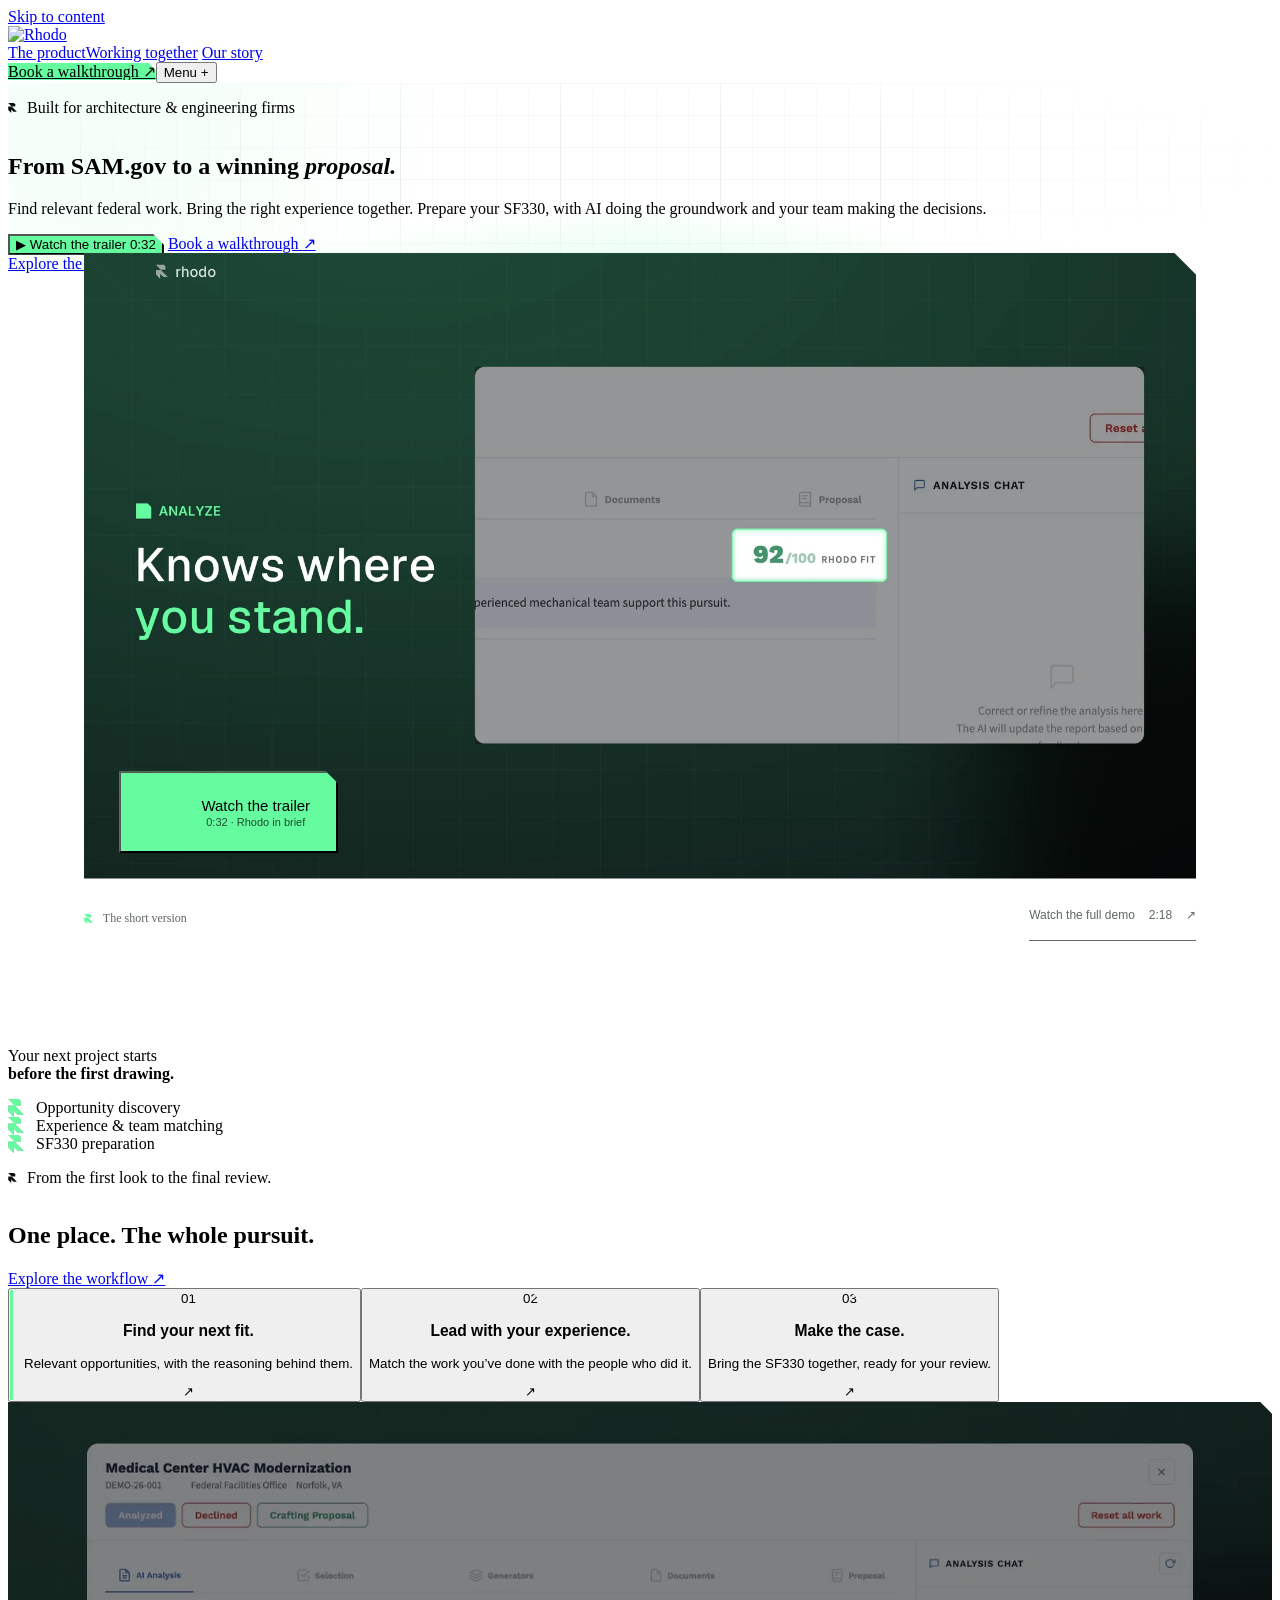
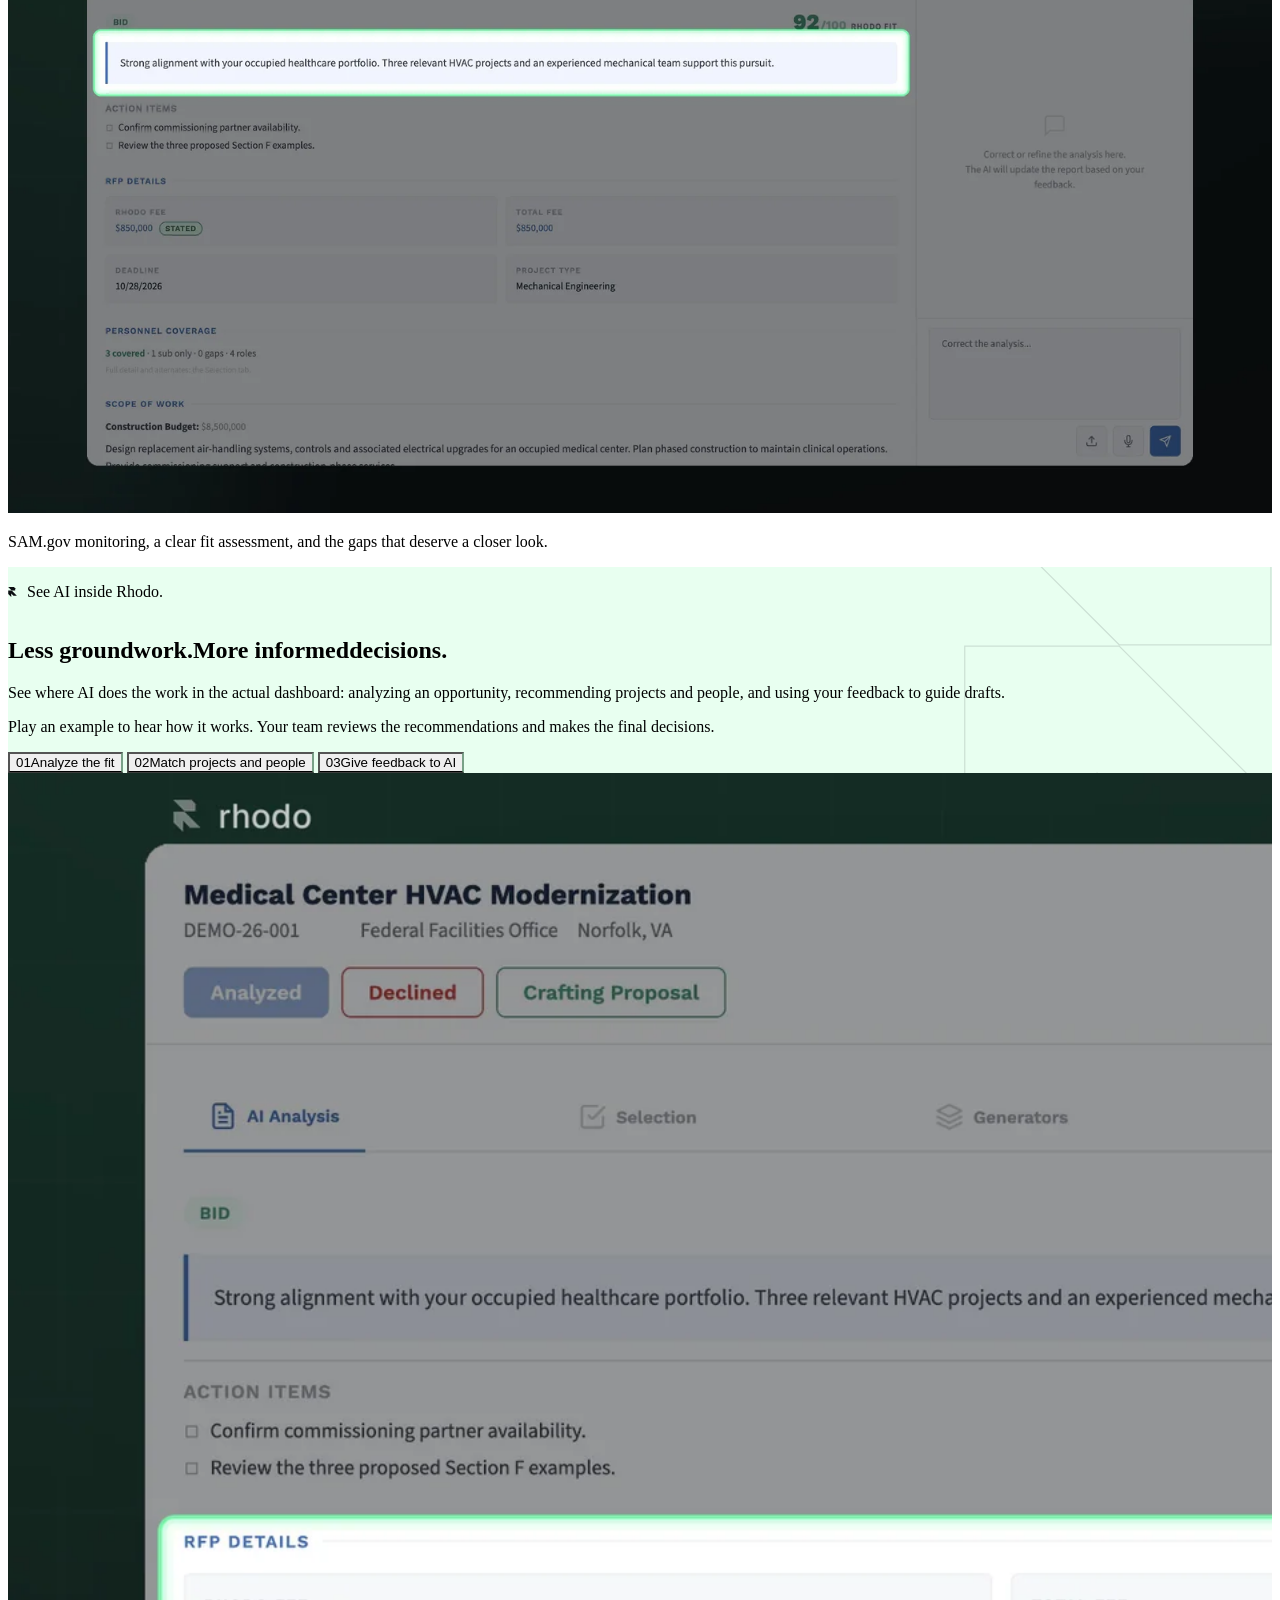
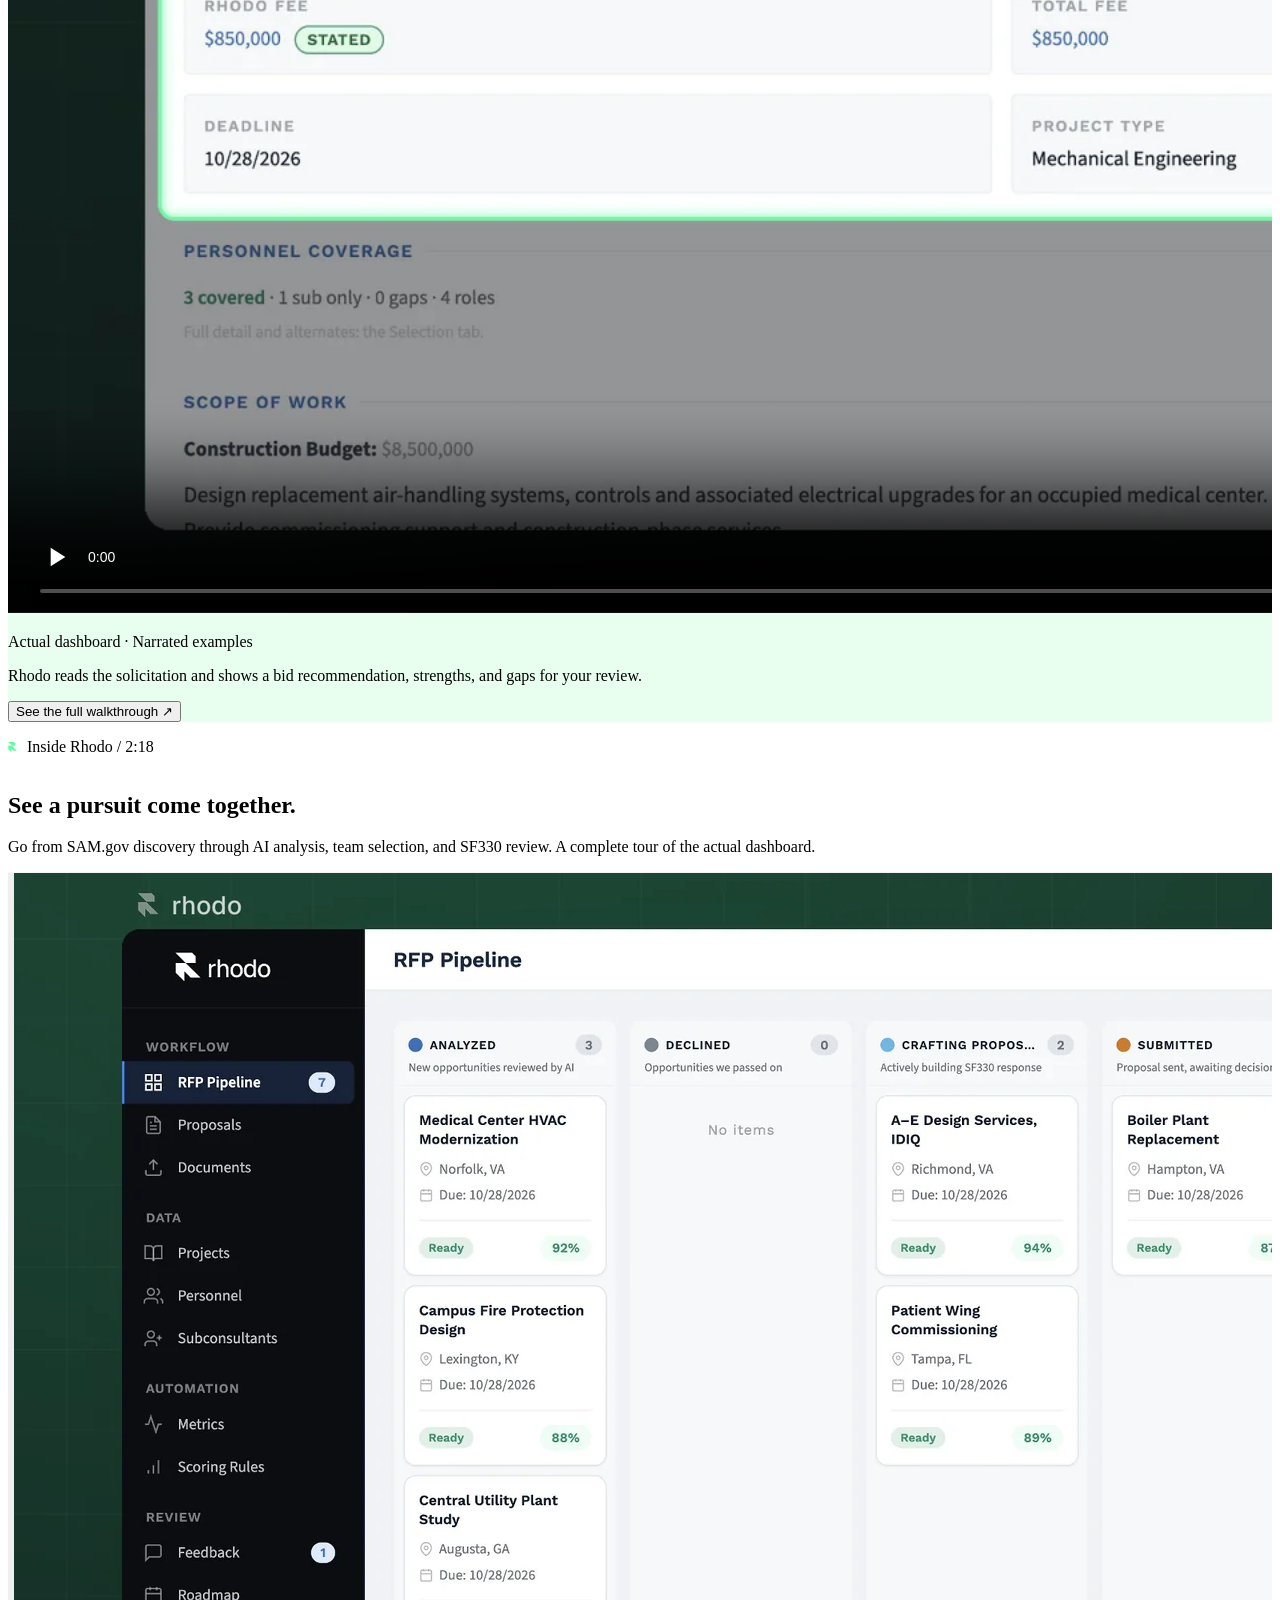
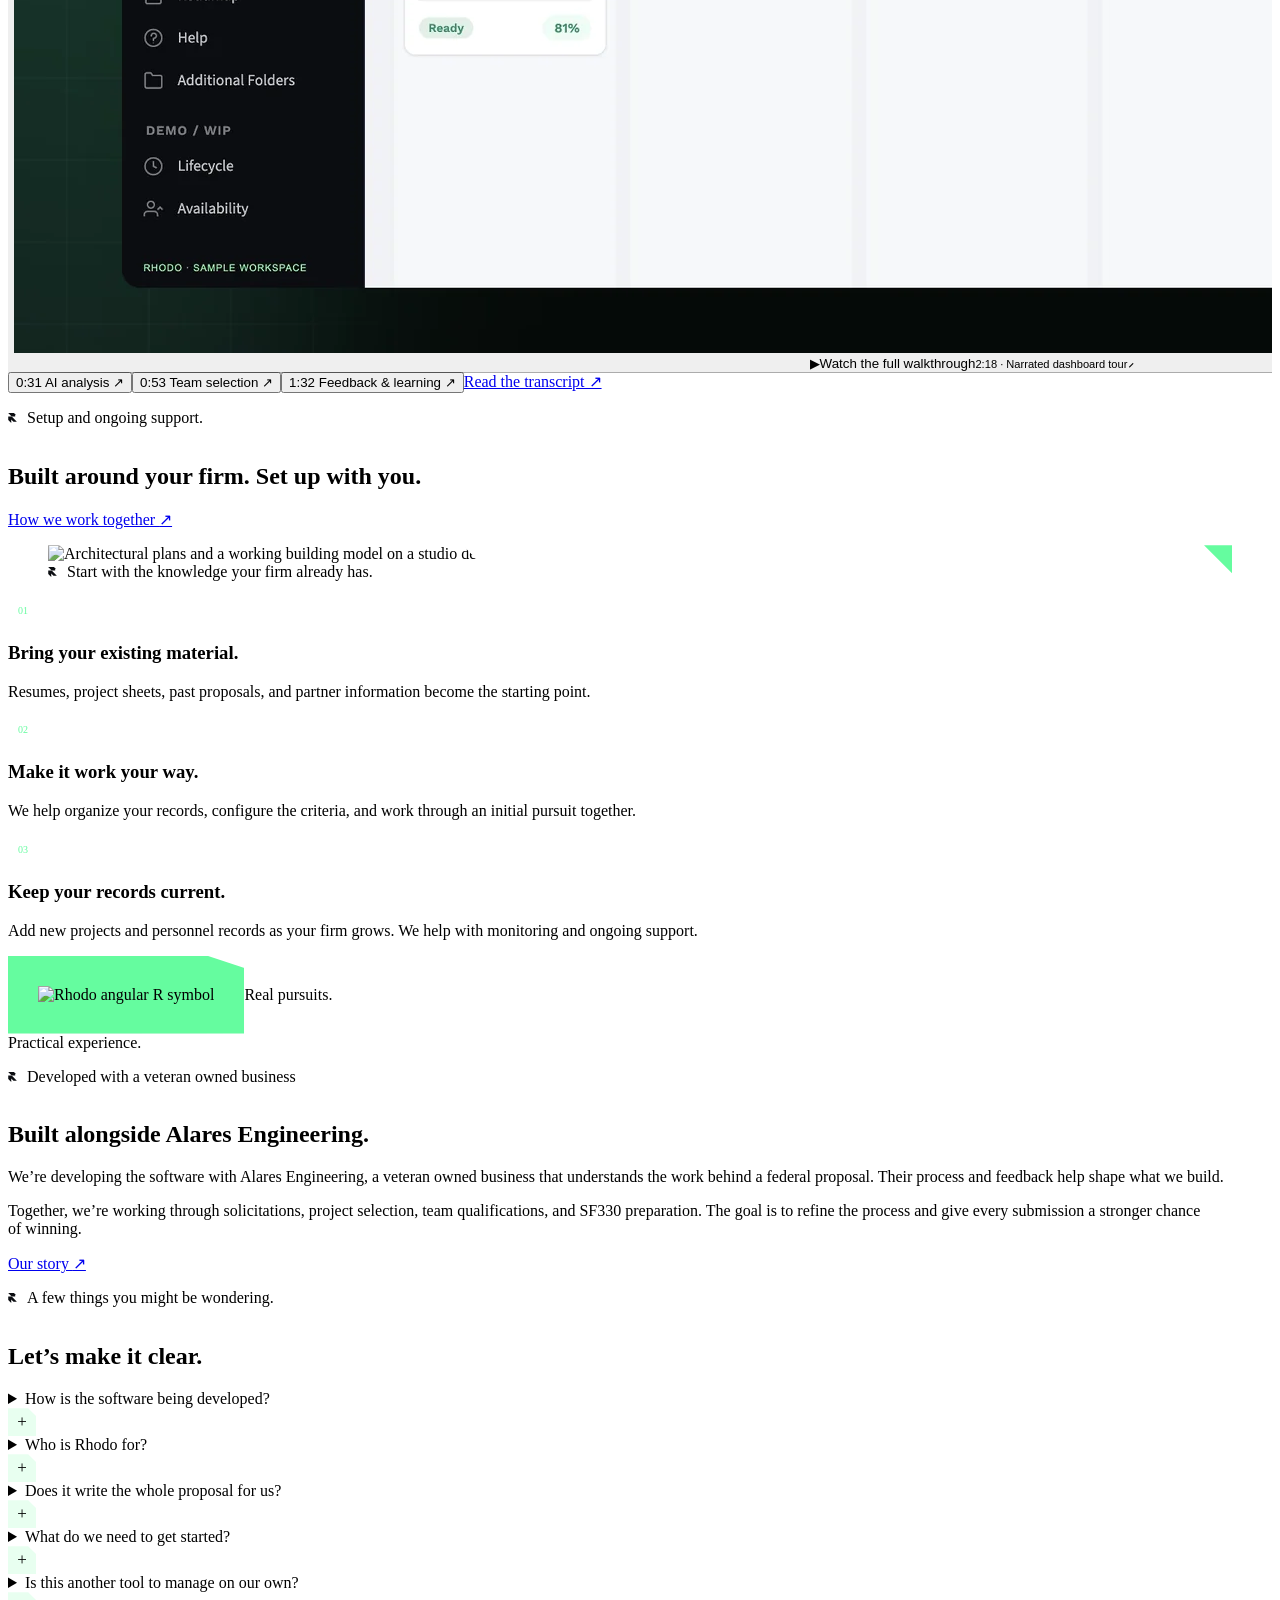
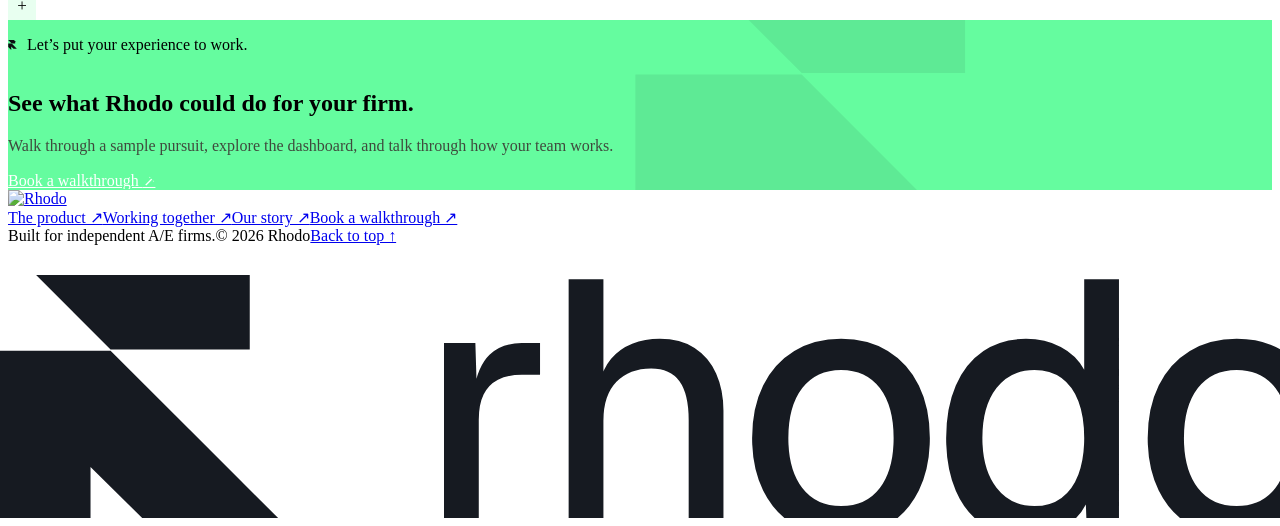
==== public/index.html @ 72c01ba1 "Brand the site around the angular R and add a trailer and new product tour Build a brand layer from " ====
<!doctype html>
<html lang="en">
  <head>
    <meta charset="utf-8" />
    <meta name="viewport" content="width=device-width,initial-scale=1" />
    <title>From SAM.gov to a winning proposal | Rhodo</title>
    <meta
      name="description"
      content="AI assisted federal pursuits for architecture and engineering firms. Discover relevant SAM.gov opportunities, match your experience, and prepare stronger SF330 proposals."
    />
    <meta name="theme-color" content="#0b0d11" />
    <meta
      property="og:title"
      content="From SAM.gov to a winning proposal | Rhodo"
    />
    <meta
      property="og:description"
      content="AI assisted federal pursuits for architecture and engineering firms. Discover relevant SAM.gov opportunities, match your experience, and prepare stronger SF330 proposals."
    />
    <meta property="og:type" content="website" />
    <meta property="og:site_name" content="Rhodo" />
    <meta
      property="og:image"
      content="https://nicomaggioli.github.io/rhodo/assets/brand/og-image.png"
    />
    <meta property="og:image:width" content="1200" />
    <meta property="og:image:height" content="630" />
    <meta name="twitter:card" content="summary_large_image" />
    <link rel="icon" href="assets/favicon.svg?v=22" type="image/svg+xml" />
    <link rel="apple-touch-icon" href="assets/brand/apple-touch-icon.png" />
    <link rel="stylesheet" href="styles.css?v=24" />
    <link rel="stylesheet" href="materials.css?v=22" />
    <link rel="stylesheet" href="brand.css?v=5" />
    <link
      rel="preload"
      href="assets/fonts/geist.ttf"
      as="font"
      type="font/ttf"
      crossorigin
    />
    <script src="app.js?v=29" defer></script>
    <link rel="canonical" href="https://nicomaggioli.github.io/rhodo/" />
    <meta property="og:url" content="https://nicomaggioli.github.io/rhodo/" />
  </head>
  <body>
    <a class="skip-link" href="#main">Skip to&nbsp;content</a>
    <header class="site-header">
      <a class="brand" href="index.html" aria-label="Rhodo home"
        ><img
          src="assets/rhodo-logo-light.svg?v=22"
          width="148"
          height="33"
          alt="Rhodo"
      /></a>
      <nav class="desktop-nav" aria-label="Main navigation">
        <a href="system.html">The&nbsp;product</a
        ><a href="pricing.html">Working&nbsp;together</a>
        <a href="brand-directions.html">Our&nbsp;story</a>
      </nav>
      <a class="nav-cta" href="contact.html"
        >Book a&nbsp;walkthrough <span aria-hidden="true">↗</span></a
      ><button
        class="menu-toggle"
        aria-label="Open menu"
        aria-controls="mobile-menu"
        aria-expanded="false"
      >
        Menu <span>+</span>
      </button>
      <nav id="mobile-menu" aria-label="Mobile navigation" hidden>
        <a href="system.html">The&nbsp;product</a
        ><a href="pricing.html">Working&nbsp;together</a
        ><a href="brand-directions.html">Our&nbsp;story</a
        ><a href="contact.html">Book a&nbsp;walkthrough ↗</a>
      </nav>
    </header>
    <main id="main">
      <section class="architecture-hero section">
        <div class="architecture-hero-copy">
          <p class="eyebrow">
            Built for architecture &amp; engineering&nbsp;firms
          </p>
          <h1>From SAM.gov to a winning&nbsp;<em>proposal.</em></h1>
          <p class="hero-description">
            Find relevant federal work. Bring the right experience together.
            Prepare your SF330, with AI doing the groundwork and your team
            making the&nbsp;decisions.
          </p>
          <div class="hero-actions">
            <button class="button black" data-play-teaser>
              <span class="play-glyph" aria-hidden="true">▶</span> Watch the
              trailer <span class="button-time" data-teaser-length>0:32</span>
            </button>
            <a class="hero-text-link" href="contact.html"
              >Book a&nbsp;walkthrough <span aria-hidden="true">↗</span></a
            >
          </div>
          <a class="hero-workflow-link" href="#workflow"
            >Explore the pursuit&nbsp;workflow
            <span aria-hidden="true">↓</span></a
          >
        </div>
      </section>
      <section class="trailer-section" id="trailer" aria-label="Rhodo trailer">
        <div class="trailer-screen" data-teaser>
          <video
            id="teaser-video"
            controls
            playsinline
            preload="none"
            poster="assets/rhodo-trailer-poster.webp?v=4"
            aria-label="Rhodo trailer"
          >
            <source src="assets/rhodo-trailer.mp4?v=4" type="video/mp4" />
            <track
              kind="captions"
              src="assets/rhodo-trailer.vtt?v=4"
              srclang="en"
              label="English"
            />
          </video>
          <button class="trailer-play" type="button" data-play-teaser>
            <span class="play-glyph" aria-hidden="true">▶</span
            ><span
              >Watch the trailer<small
                ><span data-teaser-length>0:32</span> · Rhodo in brief</small
              ></span
            >
          </button>
        </div>
        <div class="trailer-meta">
          <p class="eyebrow">The short version</p>
          <button type="button" data-trailer>
            Watch the full demo <span data-demo-length>2:18</span>
            <span aria-hidden="true">↗</span>
          </button>
        </div>
      </section>
      <section
        class="practice-line section"
        aria-label="Your pursuit, connected"
      >
        <p>
          Your next project starts<br /><strong
            >before the first&nbsp;drawing.</strong
          >
        </p>
        <span>Opportunity&nbsp;discovery</span
        ><span>Experience &amp; team&nbsp;matching</span
        ><span>SF330&nbsp;preparation</span>
      </section>
      <section class="section workflow" id="workflow">
        <div class="section-head">
          <div>
            <p class="eyebrow">From the first look to the final&nbsp;review.</p>
            <h2 class="workflow-heading">
              <span>One place.</span> <span>The whole&nbsp;pursuit.</span>
            </h2>
          </div>
          <a class="text-link" href="system.html"
            >Explore the&nbsp;workflow <span aria-hidden="true">↗</span></a
          >
        </div>
        <div class="workflow-grid">
          <div
            class="workflow-menu"
            role="tablist"
            aria-label="Product features"
          >
            <button
              id="tab-discover"
              data-product
              role="tab"
              aria-selected="true"
              aria-controls="panel-discover"
            >
              <span>01</span>
              <div>
                <h3>Find your next&nbsp;fit.</h3>
                <p>
                  Relevant opportunities, with the reasoning behind&nbsp;them.
                </p>
              </div>
              <span>↗</span></button
            ><button
              id="tab-build"
              data-product
              role="tab"
              aria-selected="false"
              aria-controls="panel-build"
              tabindex="-1"
            >
              <span>02</span>
              <div>
                <h3>Lead with your&nbsp;experience.</h3>
                <p>
                  Match the work you’ve done with the people who did&nbsp;it.
                </p>
              </div>
              <span>↗</span></button
            ><button
              id="tab-review"
              data-product
              role="tab"
              aria-selected="false"
              aria-controls="panel-review"
              tabindex="-1"
            >
              <span>03</span>
              <div>
                <h3>Make the&nbsp;case.</h3>
                <p>Bring the SF330 together, ready for your&nbsp;review.</p>
              </div>
              <span>↗</span>
            </button>
          </div>
          <div class="workflow-panels">
            <section
              id="panel-discover"
              role="tabpanel"
              aria-labelledby="tab-discover"
            >
              <div class="feature-image">
                <img
                  src="assets/workflow-discover.webp?v=1"
                  alt="Real dashboard: bid recommendation, fit score and action items"
                  loading="lazy"
                />
              </div>
              <p>
                SAM.gov monitoring, a clear fit assessment, and the gaps that
                deserve a closer&nbsp;look.
              </p>
            </section>
            <section
              id="panel-build"
              role="tabpanel"
              aria-labelledby="tab-build"
              hidden
            >
              <div class="feature-image">
                <img
                  src="assets/workflow-match.webp?v=1"
                  alt="Real dashboard: selected personnel and their project experience"
                  loading="lazy"
                />
              </div>
              <p>
                Projects come first. Personnel recommendations follow the
                evidence in your firm’s&nbsp;records.
              </p>
            </section>
            <section
              id="panel-review"
              role="tabpanel"
              aria-labelledby="tab-review"
              hidden
            >
              <div class="feature-image">
                <img
                  src="assets/workflow-prepare.webp?v=1"
                  alt="Real dashboard: SF330 section status and compiled proposal"
                  loading="lazy"
                />
              </div>
              <p>
                Resumes, project sheets, the experience matrix, and narratives,
                assembled for your final&nbsp;check.
              </p>
            </section>
          </div>
        </div>
      </section>
      <section class="learning-section" id="learning">
        <div class="section">
          <div class="ai-dashboard-intro">
            <div class="learning-copy">
              <p class="eyebrow">See AI inside&nbsp;Rhodo.</p>
              <h2 class="ai-learning-heading">
                <span>Less groundwork.</span><span>More informed</span
                ><span>decisions.</span>
              </h2>
            </div>
            <div class="ai-intro-copy">
              <p>
                See where AI does the work in the actual dashboard: analyzing an
                opportunity, recommending projects and people, and using your
                feedback to guide&nbsp;drafts.
              </p>
              <p>
                Play an example to hear how it works. Your team reviews the
                recommendations and makes the final&nbsp;decisions.
              </p>
            </div>
          </div>
          <div class="ai-dashboard-demo">
            <div
              class="ai-dashboard-choices"
              role="group"
              aria-label="Choose an AI dashboard closeup"
            >
              <button
                type="button"
                data-ai-clip="analysis"
                aria-pressed="true"
                aria-controls="ai-dashboard-video"
                data-src="assets/ai-analysis.mp4?v=7"
                data-captions="assets/ai-analysis.vtt?v=7"
                data-poster="assets/ai-analysis.webp?v=6"
                data-title="AI opportunity analysis"
                data-caption="Rhodo reads the solicitation and shows a bid recommendation, strengths, and gaps for your review."
                data-narration="31.35"
              >
                <span>01</span>Analyze the&nbsp;fit
              </button>
              <button
                type="button"
                data-ai-clip="matching"
                aria-pressed="false"
                aria-controls="ai-dashboard-video"
                data-src="assets/ai-matching.mp4?v=7"
                data-captions="assets/ai-matching.vtt?v=7"
                data-poster="assets/ai-matching.webp?v=6"
                data-title="AI project and team recommendations"
                data-caption="Review suggested projects, compare personnel, and see the experience connecting your proposed team."
                data-narration="45.91"
              >
                <span>02</span>Match projects and&nbsp;people
              </button>
              <button
                type="button"
                data-ai-clip="feedback"
                aria-pressed="false"
                aria-controls="ai-dashboard-video"
                data-src="assets/ai-feedback.mp4?v=7"
                data-captions="assets/ai-feedback.vtt?v=7"
                data-poster="assets/ai-feedback.webp?v=6"
                data-title="AI corrections and saved feedback"
                data-caption="Tell the assistant what needs changing, then save feedback that can guide future proposal drafts."
                data-narration="92.8"
              >
                <span>03</span>Give feedback to&nbsp;AI
              </button>
            </div>
            <video
              id="ai-dashboard-video"
              width="2560"
              height="1440"
              controls
              playsinline
              preload="none"
              poster="assets/ai-analysis.webp?v=6"
              src="assets/ai-analysis.mp4?v=7"
              aria-label="AI opportunity analysis"
              aria-describedby="ai-dashboard-caption"
            >
              <track
                id="ai-dashboard-captions"
                kind="captions"
                src="assets/ai-analysis.vtt?v=7"
                srclang="en"
                label="English"
              />
              Your browser does not support video.
              <a href="index.html#film">Watch the full&nbsp;walkthrough.</a>
            </video>
            <div class="ai-dashboard-caption">
              <div>
                <p class="ai-clip-note">
                  Actual dashboard · Narrated&nbsp;examples
                </p>
                <p id="ai-dashboard-caption">
                  Rhodo reads the solicitation and shows a bid recommendation,
                  strengths, and gaps for your&nbsp;review.
                </p>
              </div>
              <button
                class="text-link"
                data-trailer
                data-start="31.35"
                data-ai-narration
              >
                See the full&nbsp;walkthrough <span aria-hidden="true">↗</span>
              </button>
            </div>
          </div>
        </div>
      </section>
      <section class="film-section" id="film">
        <div class="section film-inner">
          <div class="section-head">
            <div>
              <p class="eyebrow">Inside Rhodo / 2:18</p>
              <h2>See a pursuit come&nbsp;together.</h2>
            </div>
            <p>
              Go from SAM.gov discovery through AI analysis, team selection, and
              SF330 review. A complete tour of the actual&nbsp;dashboard.
            </p>
          </div>
          <button
            class="demo-screen"
            data-trailer
            aria-label="Play the full product walkthrough"
          >
            <img
              src="assets/demo-poster.webp?v=30"
              width="1920"
              height="1080"
              alt="Rhodo dashboard showing the opportunity pipeline"
              loading="lazy"
            /><span class="demo-play"
              ><span class="play-glyph" aria-hidden="true">▶</span
              ><span
                >Watch the full walkthrough<small
                  >2:18 · Narrated dashboard&nbsp;tour</small
                ></span
              ><span class="demo-arrow" aria-hidden="true">↗</span></span
            >
          </button>
          <div class="film-shortcuts" aria-label="Start with a feature">
            <button data-trailer data-start="31.35">
              0:31 <span>AI&nbsp;analysis</span> ↗</button
            ><button data-trailer data-start="53.33">
              0:53 <span>Team&nbsp;selection</span> ↗</button
            ><button data-trailer data-start="92.8">
              1:32 <span>Feedback&nbsp;&amp;&nbsp;learning</span> ↗</button
            ><a href="demo-transcript.html">Read the&nbsp;transcript ↗</a>
          </div>
        </div>
      </section>
      <section class="section working-home">
        <div class="section-head">
          <div>
            <p class="eyebrow">Setup and ongoing&nbsp;support.</p>
            <h2>Built around your firm. Set up with&nbsp;you.</h2>
          </div>
          <a class="text-link" href="pricing.html"
            >How we work&nbsp;together <span aria-hidden="true">↗</span></a
          >
        </div>
        <div class="working-home-grid">
          <figure>
            <img
              src="assets/architecture-studio.webp"
              width="1536"
              height="1024"
              alt="Architectural plans and a working building model on a studio desk"
              loading="lazy"
            />
            <figcaption>
              Start with the knowledge your firm already&nbsp;has.
            </figcaption>
          </figure>
          <div class="onboarding-list">
            <article>
              <span>01</span>
              <div>
                <h3>Bring your existing&nbsp;material.</h3>
                <p>
                  Resumes, project sheets, past proposals, and partner
                  information become the starting&nbsp;point.
                </p>
              </div>
            </article>
            <article>
              <span>02</span>
              <div>
                <h3>Make it work your&nbsp;way.</h3>
                <p>
                  We help organize your records, configure the criteria, and
                  work through an initial pursuit&nbsp;together.
                </p>
              </div>
            </article>
            <article>
              <span>03</span>
              <div>
                <h3>Keep your records&nbsp;current.</h3>
                <p>
                  Add new projects and personnel records as your firm grows. We
                  help with monitoring and ongoing&nbsp;support.
                </p>
              </div>
            </article>
          </div>
        </div>
      </section>
      <section class="founder-section section" id="founders">
        <div class="founder-mark">
          <img
            src="assets/rhodo-mark.svg?v=22"
            width="150"
            height="150"
            alt="Rhodo angular R symbol"
          /><span>Real pursuits.<br />Practical&nbsp;experience.</span>
        </div>
        <div class="founder-copy">
          <p class="eyebrow">Developed with a veteran owned&nbsp;business</p>
          <h2>Built alongside Alares&nbsp;Engineering.</h2>
          <p>
            We’re developing the software with Alares Engineering, a veteran
            owned business that understands the work behind a federal proposal.
            Their process and feedback help shape what we&nbsp;build.
          </p>
          <p>
            Together, we’re working through solicitations, project selection,
            team qualifications, and SF330 preparation. The goal is to refine
            the process and give every submission a stronger chance
            of&nbsp;winning.
          </p>
          <a class="text-link" href="brand-directions.html"
            >Our&nbsp;story <span aria-hidden="true">↗</span></a
          >
        </div>
      </section>
      <section class="section faq">
        <div>
          <p class="eyebrow">A few things you might be&nbsp;wondering.</p>
          <h2>Let’s make it&nbsp;clear.</h2>
        </div>
        <div class="faq-list">
          <details>
            <summary>
              How is the software being&nbsp;developed?<span>+</span>
            </summary>
            <p>
              We’re developing it alongside Alares Engineering, a veteran owned
              business. Their proposal process and feedback shape how the
              software supports federal pursuits, from reviewing an opportunity
              to preparing the SF330 for a final&nbsp;check.
              <a href="brand-directions.html"
                >Read about the&nbsp;collaboration ↗</a
              >
            </p>
          </details>
          <details>
            <summary>Who is Rhodo&nbsp;for?<span>+</span></summary>
            <p>
              Small and independent architecture and engineering firms pursuing
              federal work, especially teams preparing SF330 qualifications. It
              is configured around one firm’s experience, disciplines, and
              pursuit&nbsp;process.
            </p>
          </details>
          <details>
            <summary>
              Does it write the whole proposal for&nbsp;us?<span>+</span>
            </summary>
            <p>
              It prepares SF330 sections from your firm’s records and the
              solicitation. Your team confirms the scope, approves projects and
              personnel, checks missing information, and reviews the package
              before&nbsp;submission.
            </p>
          </details>
          <details>
            <summary>
              What do we need to get&nbsp;started?<span>+</span>
            </summary>
            <p>
              Your existing resumes, project sheets, past proposals, and partner
              information. We work with you to organize the source material and
              configure the system around your&nbsp;firm.
            </p>
          </details>
          <details>
            <summary>
              Is this another tool to manage on our&nbsp;own?<span>+</span>
            </summary>
            <p>
              Rhodo is set up and supported with your firm. We help organize the
              source material, configure your pursuit criteria, and agree the
              scope of ongoing monitoring and&nbsp;support.
            </p>
          </details>
        </div>
      </section>

      <section class="closing">
        <div>
          <p class="eyebrow">Let’s put your experience to&nbsp;work.</p>
          <h2 class="closing-headline">
            <span>See what Rhodo</span> <span>could do for your firm.</span>
          </h2>
          <p>
            Walk through a sample pursuit, explore the dashboard, and talk
            through how your team&nbsp;works.
          </p>
        </div>
        <a class="button black" href="contact.html"
          >Book a&nbsp;walkthrough <span aria-hidden="true">↗</span></a
        >
      </section>
    </main>
    <footer class="footer">
      <div class="footer-top">
        <a href="index.html" aria-label="Rhodo home"
          ><img
            src="assets/rhodo-logo-light.svg?v=22"
            alt="Rhodo"
            width="175"
            height="39"
        /></a>
        <nav aria-label="Footer navigation">
          <a href="system.html">The&nbsp;product ↗</a
          ><a href="pricing.html">Working&nbsp;together ↗</a
          ><a href="brand-directions.html">Our&nbsp;story ↗</a
          ><a href="contact.html">Book a&nbsp;walkthrough ↗</a>
        </nav>
      </div>
      <div class="footer-bottom">
        <span>Built for independent A/E&nbsp;firms.</span
        ><span>© 2026&nbsp;Rhodo</span
        ><a href="index.html#main">Back to&nbsp;top ↑</a>
      </div>
    </footer>
    <dialog id="trailer-dialog" aria-labelledby="film-title">
      <div class="dialog-top">
        <div>
          <span class="eyebrow">Inside the&nbsp;product</span>
          <h2 id="film-title">One pursuit, from start to&nbsp;finish.</h2>
        </div>
        <button class="dialog-close" aria-label="Close demo">✕</button>
      </div>
      <video
        id="full-video"
        controls
        playsinline
        preload="none"
        poster="assets/demo-poster.webp?v=30"
      >
        <source src="assets/rhodo-demo.mp4?v=30" type="video/mp4" />
        <track
          kind="captions"
          src="assets/demo.vtt?v=30"
          srclang="en"
          label="English"
        />
        Your browser does not support video.
        <a href="assets/rhodo-demo.mp4?v=30">Download the&nbsp;demo</a>.
      </video>
      <div class="feature-navigation" aria-label="Explore demo features">
        <div
          class="current-feature"
          role="status"
          aria-live="polite"
          aria-atomic="true"
        >
          <span id="feature-position">Feature 1 of 11</span>
          <strong id="feature-title">SAM.gov discovery</strong>
        </div>
        <div class="feature-navigation-actions">
          <button
            type="button"
            data-feature-previous
            aria-controls="full-video"
            disabled
          >
            <span aria-hidden="true">←</span> Previous feature
          </button>
          <button type="button" data-feature-next aria-controls="full-video">
            Next feature <span aria-hidden="true">→</span>
          </button>
        </div>
      </div>
      <div class="chapters" role="group" aria-label="Jump to a demo feature">
        <button aria-controls="full-video" data-time="0.0">
          0:00 SAM.gov discovery
        </button>
        <button aria-controls="full-video" data-time="18.73">
          0:18 Your pipeline
        </button>
        <button aria-controls="full-video" data-time="31.35">
          0:31 AI fit analysis
        </button>
        <button aria-controls="full-video" data-time="45.91">
          0:45 Recommended projects
        </button>
        <button aria-controls="full-video" data-time="53.33">
          0:53 The proposed team
        </button>
        <button aria-controls="full-video" data-time="60.79">
          1:00 Experience matrix
        </button>
        <button aria-controls="full-video" data-time="69.86">
          1:09 Resumes and sections
        </button>
        <button aria-controls="full-video" data-time="82.88">
          1:22 The SF330 package
        </button>
        <button aria-controls="full-video" data-time="92.8">
          1:32 Feedback and learning
        </button>
        <button aria-controls="full-video" data-time="112.4">
          1:52 Your firm's knowledge
        </button>
        <button aria-controls="full-video" data-time="126.92">
          2:06 Summary
        </button>
      </div>
      <p class="demo-note">
        Actual dashboard interface with sample records. Narrated
        feature walkthrough.
        <a href="demo-transcript.html">Read the&nbsp;transcript ↗</a>
      </p>
    </dialog>
  </body>
</html>
---- public/brand.css ----
/* Rhodo brand layer: every shape comes from the angular R.
   The mark's 45-degree cuts become the corner on buttons, frames and tags;
   its two polygons become the large line-art and tonal marks behind sections. */
:root {
  --mint: #65fc9f;
  --mint-soft: #e8fff0;
  --mint-line: #b8f5cf;
  --mint-deep: #0c8a43;
  --ink-2: #14181f;
  --ink-3: #1d222b;
  --cut: 12px;
  --cut-sm: 7px;
}

/* The chamfer: a top-right cut matching the mark. */
.button,
.nav-cta,
.demo-play,
.trailer-play,
.step-number,
.workflow-menu > button > span:first-child,
.ai-dashboard-choices,
.skip-link {
  clip-path: polygon(
    0 0,
    calc(100% - var(--cut-sm)) 0,
    100% var(--cut-sm),
    100% 100%,
    0 100%
  );
  border-radius: 0;
}
.button {
  --cut-sm: 11px;
}
.working-home figure img,
.story-purpose img,
.working-image img,
.workflow .feature-image,
.demo-screen,
.trailer-screen,
.system-image > img,
#ai-dashboard-video,
.contact-form,
.service-split article {
  clip-path: polygon(
    0 0,
    calc(100% - var(--cut)) 0,
    100% var(--cut),
    100% 100%,
    0 100%
  );
  border-radius: 0;
}
.working-home figure img,
.story-purpose img,
.working-image img,
.system-image > img {
  --cut: 28px;
}
.demo-screen,
.trailer-screen {
  --cut: 22px;
}

/* Brand bullet: the mark in miniature, ahead of every eyebrow. */
.eyebrow {
  display: inline-flex;
  align-items: center;
  gap: 10px;
}
.eyebrow::before {
  content: "";
  flex: none;
  width: 9px;
  height: 10px;
  background: url("assets/brand/shard-ink.svg") center / contain no-repeat;
}
.film-section .eyebrow::before,
.dark-note .eyebrow::before,
.service-split article + article .eyebrow::before,
dialog .eyebrow::before,
.trailer-section .eyebrow::before {
  background-image: url("assets/brand/shard-mint.svg");
}
.architecture-hero .eyebrow,
.pricing-note .eyebrow,
.dark-note .eyebrow {
  justify-content: center;
}

/* Hero: a drafting grid with the R drawn large at both edges. */
.architecture-hero {
  position: relative;
  isolation: isolate;
  max-width: none;
  overflow: hidden;
}
.architecture-hero::before {
  content: "";
  position: absolute;
  inset: 0;
  z-index: -2;
  background-image:
    linear-gradient(to right, #0b0d110b 1px, transparent 1px),
    linear-gradient(to bottom, #0b0d110b 1px, transparent 1px),
    linear-gradient(to right, #0b0d1108 1px, transparent 1px),
    linear-gradient(to bottom, #0b0d1108 1px, transparent 1px);
  background-size:
    160px 160px,
    160px 160px,
    32px 32px,
    32px 32px;
  background-position: center top;
  -webkit-mask-image: radial-gradient(
    ellipse 70% 75% at 50% 42%,
    #000 30%,
    transparent 78%
  );
  mask-image: radial-gradient(
    ellipse 70% 75% at 50% 42%,
    #000 30%,
    transparent 78%
  );
}
.architecture-hero::after {
  content: "";
  position: absolute;
  z-index: -1;
  inset: 0;
  background:
    radial-gradient(ellipse 40% 50% at 50% 100%, #65fc9f2e, transparent 70%),
    radial-gradient(circle at 8% 10%, #65fc9f14, transparent 30%);
  pointer-events: none;
}
.hero-actions .button.black,
.nav-cta {
  background: var(--mint);
  color: var(--ink);
}

/* Trailer stage sits directly under the hero copy. */
.trailer-section {
  position: relative;
  isolation: isolate;
  max-width: 1440px;
  margin: -20px auto 0;
  padding: 0 6% 90px;
}
.trailer-screen {
  position: relative;
  display: block;
  width: 100%;
  padding: 0;
  border: 0;
  background: var(--ink);
  overflow: hidden;
  box-shadow:
    0 40px 90px -30px #0b0d1166,
    0 0 0 1px #0b0d1114;
}
.trailer-screen > video {
  display: block;
  width: 100%;
  aspect-ratio: 16 / 9;
  object-fit: cover;
  transition:
    transform 0.6s cubic-bezier(0.2, 0.7, 0.2, 1),
    filter 0.3s;
}
.trailer-screen.is-playing .trailer-play {
  opacity: 0;
  pointer-events: none;
}
.trailer-play {
  transition:
    transform 0.25s,
    opacity 0.25s;
}
.trailer-play {
  position: absolute;
  left: clamp(16px, 3.2%, 44px);
  bottom: clamp(16px, 4%, 48px);
  display: flex;
  align-items: center;
  gap: 18px;
  padding: 16px 26px 16px 16px;
  background: var(--mint);
  color: var(--ink);
  font-size: 15px;
  font-weight: 500;
  box-shadow: 0 16px 50px -12px #0b0d1199;
  transition: transform 0.25s;
  --cut-sm: 12px;
}
.trailer-play:hover {
  transform: translateY(-3px);
}
.trailer-play .play-glyph {
  display: grid;
  place-items: center;
  width: 46px;
  height: 46px;
  background: var(--ink);
  color: var(--mint);
  font-size: 13px;
  clip-path: polygon(0 0, 78% 0, 100% 22%, 100% 100%, 0 100%);
}
.trailer-play small {
  display: block;
  font-size: 11px;
  font-weight: 400;
  opacity: 0.7;
  margin-top: 2px;
}
.trailer-meta {
  display: flex;
  justify-content: space-between;
  align-items: center;
  gap: 20px;
  flex-wrap: wrap;
  margin-top: 18px;
  font-size: 12px;
  color: #5f6862;
}
.trailer-meta button {
  display: inline-flex;
  align-items: center;
  gap: 14px;
  min-height: 44px;
  padding: 0 0 6px;
  border: 0;
  border-bottom: 1px solid currentColor;
  background: transparent;
  color: var(--ink);
  font-size: 12px;
}

/* Practice line: brand shards replace plain dividers. */
.practice-line > span {
  display: flex;
  align-items: center;
  gap: 12px;
  border-left: 0;
}
.practice-line > span::before {
  content: "";
  flex: none;
  width: 16px;
  height: 18px;
  background: url("assets/brand/shard-mint.svg") center / contain no-repeat;
  filter: drop-shadow(0 0 0.5px #0b0d1166);
}

/* Workflow tabs: mint tag + ink stage behind product frames. */
.workflow-menu > button[aria-selected="true"] {
  box-shadow: inset 3px 0 0 var(--mint);
  padding-left: 14px;
  transition: padding 0.25s;
}
.workflow-menu > button {
  transition:
    padding 0.25s,
    color 0.2s;
}
.workflow .feature-image {
  padding: 0;
  aspect-ratio: 16 / 9;
  background: var(--ink);
  box-shadow: 0 30px 70px -30px #0b0d1166;
}
.workflow .feature-image img {
  width: 100%;
  height: 100%;
  object-fit: cover;
  border-radius: 0;
  box-shadow: none;
}

/* AI section: mint wash with the mark in watermark. */
.learning-section {
  position: relative;
  isolation: isolate;
  overflow: hidden;
  background:
    url("assets/brand/mark-outline-ink.svg") right -140px top -120px / 520px
      520px no-repeat,
    var(--mint-soft);
}
.ai-dashboard-choices {
  --cut-sm: 14px;
  border-color: var(--mint-line);
}
.ai-dashboard-choices button {
  border-right-color: var(--mint-line);
}
.ai-dashboard-choices button[aria-pressed="true"] > span {
  color: var(--ink);
}

/* Film section: ink on ink, with the mark as tone. */
.film-section {
  position: relative;
  isolation: isolate;
  overflow: hidden;
  background:
    url("assets/brand/mark-ink-soft.svg") right -180px top -140px / 640px 640px
      no-repeat,
    radial-gradient(ellipse 50% 60% at 0% 100%, #65fc9f1a, transparent 70%),
    var(--ink);
}
.demo-screen {
  border: 0;
  box-shadow:
    0 50px 100px -30px #000,
    0 0 0 1px #ffffff1a;
}
.demo-play {
  --cut-sm: 12px;
}
.film-shortcuts button:hover span,
.film-shortcuts a:hover {
  color: var(--mint);
}

/* Founder mark becomes an app-icon tile, like the favicon. */
.founder-section {
  position: relative;
  isolation: isolate;
}
.founder-mark img {
  box-sizing: content-box;
  padding: 30px;
  background: var(--mint);
  clip-path: polygon(0 0, 84% 0, 100% 16%, 100% 100%, 0 100%);
  box-shadow: 0 30px 60px -30px #0b0d1155;
}
.brand-story > img {
  box-sizing: content-box;
  padding: 28px;
  background: var(--mint);
  clip-path: polygon(0 0, 84% 0, 100% 16%, 100% 100%, 0 100%);
}

/* Photography: one consistent grade, framed by the cut. */
.working-home figure,
.story-purpose figure,
.working-image {
  position: relative;
}
.working-home figure img,
.story-purpose img,
.working-image img {
  filter: grayscale(0.35) contrast(1.04) brightness(1.02);
}
.working-home figure::after,
.story-purpose figure::after {
  content: "";
  position: absolute;
  top: 0;
  right: 0;
  width: 28px;
  height: 28px;
  background: var(--mint);
  clip-path: polygon(0 0, 100% 0, 100% 100%);
}
.working-home figcaption,
.working-image figcaption {
  display: flex;
  align-items: center;
  gap: 10px;
}
.working-home figcaption::before {
  content: "";
  width: 9px;
  height: 10px;
  background: url("assets/brand/shard-ink.svg") center / contain no-repeat;
}

/* Numbered steps pick up the mint tag. */
.onboarding-list article > span,
.pursuit-number {
  display: grid;
  place-items: center;
  flex: none;
  width: 30px;
  height: 26px;
  padding: 0;
  background: var(--ink);
  color: var(--mint);
  font-size: 10px;
  clip-path: polygon(0 0, 76% 0, 100% 26%, 100% 100%, 0 100%);
}
.step-number {
  color: var(--ink);
}

/* FAQ: mint plus marks. */
.faq summary span {
  display: grid;
  place-items: center;
  width: 28px;
  height: 28px;
  flex: none;
  background: var(--mint-soft);
  font-size: 17px;
  transition:
    transform 0.2s,
    background 0.2s;
  clip-path: polygon(0 0, 72% 0, 100% 28%, 100% 100%, 0 100%);
}
.faq details[open] summary span {
  background: var(--mint);
}

/* Closing band: the mark cut into the mint. */
.closing {
  position: relative;
  isolation: isolate;
  overflow: hidden;
  background:
    url("assets/brand/mark-ink-on-mint.svg") right 22% top -160px / 560px 560px
      no-repeat,
    var(--mint);
}
.closing .button.black {
  background: var(--ink);
  color: #fff;
}

/* Dark note and service split: tonal marks. */
.dark-note {
  position: relative;
  overflow: hidden;
  background:
    url("assets/brand/mark-ink-soft.svg") right -120px center / 520px 520px
      no-repeat,
    var(--ink);
}
.service-split article + article {
  background:
    url("assets/brand/mark-ink-soft.svg") right -90px bottom -120px / 420px
      420px no-repeat,
    var(--ink);
}

/* Inner page heroes share the drafting grid. */
.page-hero {
  position: relative;
  isolation: isolate;
  max-width: none;
  overflow: hidden;
  padding-inline: max(6%, calc((100% - 1440px) / 2 + 86px));
}
.page-hero::before {
  content: "";
  position: absolute;
  inset: 0;
  z-index: -1;
  background-image:
    linear-gradient(to right, #0b0d110a 1px, transparent 1px),
    linear-gradient(to bottom, #0b0d110a 1px, transparent 1px);
  background-size: 32px 32px;
  -webkit-mask-image: linear-gradient(90deg, #000, transparent 70%);
  mask-image: linear-gradient(90deg, #000, transparent 70%);
}
.page-hero::after {
  content: "";
  position: absolute;
  z-index: -1;
  right: -90px;
  bottom: -150px;
  width: 520px;
  height: 520px;
  background: url("assets/brand/mark-mint.svg") center / contain no-repeat;
  pointer-events: none;
}

/* Footer: the wordmark as architecture. */
.footer {
  position: relative;
  isolation: isolate;
  padding-bottom: 0;
}
.footer::after {
  content: "";
  display: block;
  height: clamp(120px, 19vw, 300px);
  margin: 30px -6% 0;
  background: url("assets/brand/footer-lockup.svg") center bottom / 100% auto no-repeat;
  opacity: 1;
}
.footer-bottom {
  position: relative;
}

/* Dialog accents. */
dialog {
  border-color: #65fc9f33;
}
.dialog-close:hover {
  background: var(--mint);
  color: var(--ink);
}

/* Page-load: headline and stage settle in. */
@media (prefers-reduced-motion: no-preference) {
  .architecture-hero-copy > * {
    animation: rhodo-rise 0.9s cubic-bezier(0.2, 0.7, 0.2, 1) both;
  }
  .architecture-hero-copy > :nth-child(2) {
    animation-delay: 0.06s;
  }
  .architecture-hero-copy > :nth-child(3) {
    animation-delay: 0.14s;
  }
  .architecture-hero-copy > :nth-child(4) {
    animation-delay: 0.2s;
  }
  .architecture-hero-copy > :nth-child(5) {
    animation-delay: 0.26s;
  }
  .trailer-section {
    animation: rhodo-rise 1.1s 0.28s cubic-bezier(0.2, 0.7, 0.2, 1) both;
  }
}
@keyframes rhodo-rise {
  from {
    opacity: 0;
    transform: translateY(18px);
  }
}

@media (max-width: 800px) {
  .learning-section {
    background: var(--mint-soft);
  }
  .trailer-section {
    padding-bottom: 60px;
    margin-top: 0;
  }
  .page-hero::after {
    width: 300px;
    height: 300px;
    right: -80px;
    bottom: -110px;
  }
}
@media (max-width: 580px) {
  .trailer-section {
    padding: 0 5% 48px;
  }
  .trailer-play {
    left: auto;
    right: 10px;
    bottom: 10px;
    gap: 10px;
    padding: 6px 12px 6px 6px;
    font-size: 11px;
  }
  .trailer-play .play-glyph {
    width: 30px;
    height: 30px;
    font-size: 9px;
  }
  .trailer-play small {
    display: none;
  }
  .founder-mark img {
    padding: 16px;
  }
  .brand-story > img {
    padding: 16px;
  }
  .closing {
    background:
      url("assets/brand/mark-ink-on-mint.svg") right -120px bottom -120px /
        340px 340px no-repeat,
      var(--mint);
  }
  .page-hero::after {
    width: 200px;
    height: 200px;
    right: -60px;
    bottom: -70px;
  }
}

/* Keyboard focus stays visible on chamfered controls. The cut would clip the
   global outline (offset 5px), so focused controls drop the cut, and controls
   inside a clipped frame draw their ring inside the edge. */
:is(.button, .nav-cta, .skip-link, .demo-screen, .trailer-play):focus-visible {
  clip-path: none;
}
.ai-dashboard-choices button:focus-visible {
  outline-color: var(--ink);
  outline-offset: -5px;
}
#teaser-video:focus-visible,
#ai-dashboard-video:focus-visible {
  outline: 3px solid var(--mint);
  outline-offset: -4px;
}
.trailer-screen:not(.is-playing) {
  cursor: pointer;
}

/* Body copy that can sit over a tonal mark keeps AA contrast. */
.closing p:not(.eyebrow) {
  color: #3f4a3d;
}
.page-intro > p {
  color: #474f4a;
}
/* On mint and over the mint mark, the focus ring switches to ink (about 15:1). */
.closing :is(.button, a):focus-visible,
.page-hero :is(.button, a):focus-visible {
  outline-color: var(--ink);
}
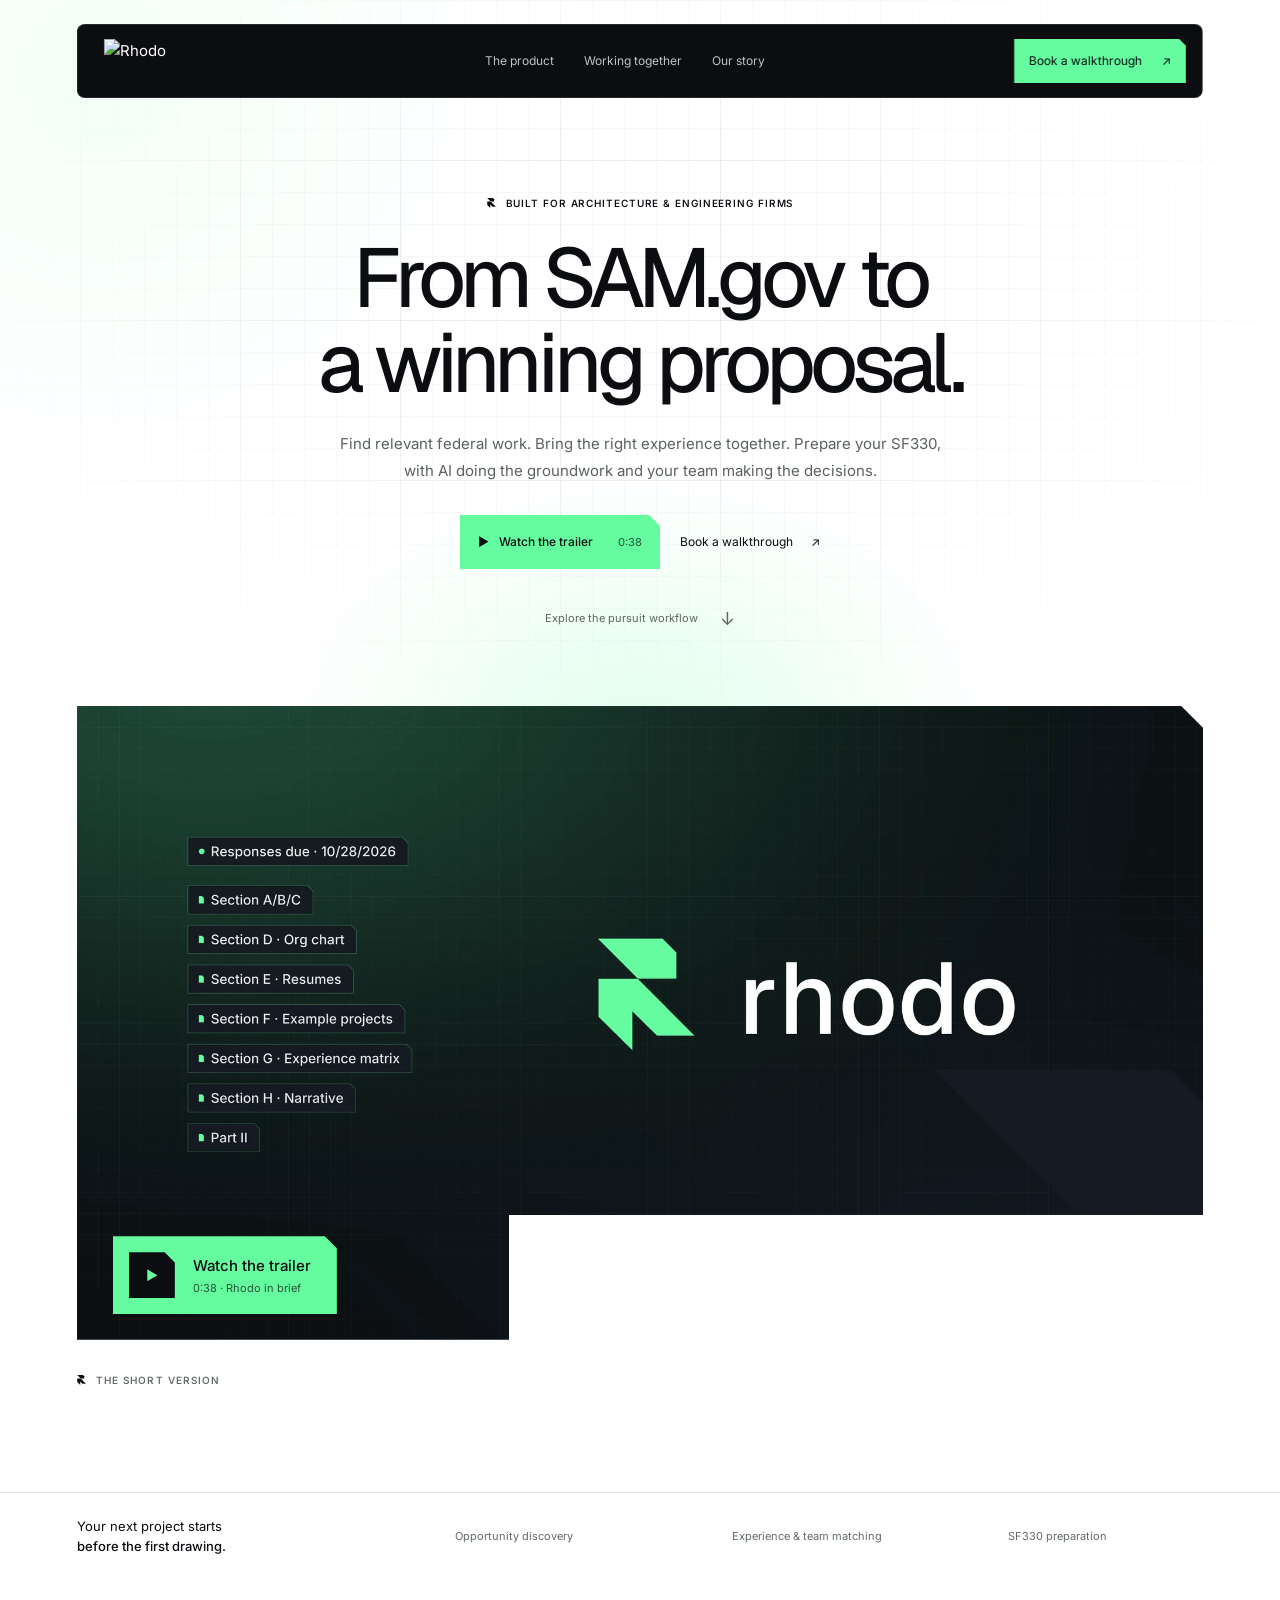
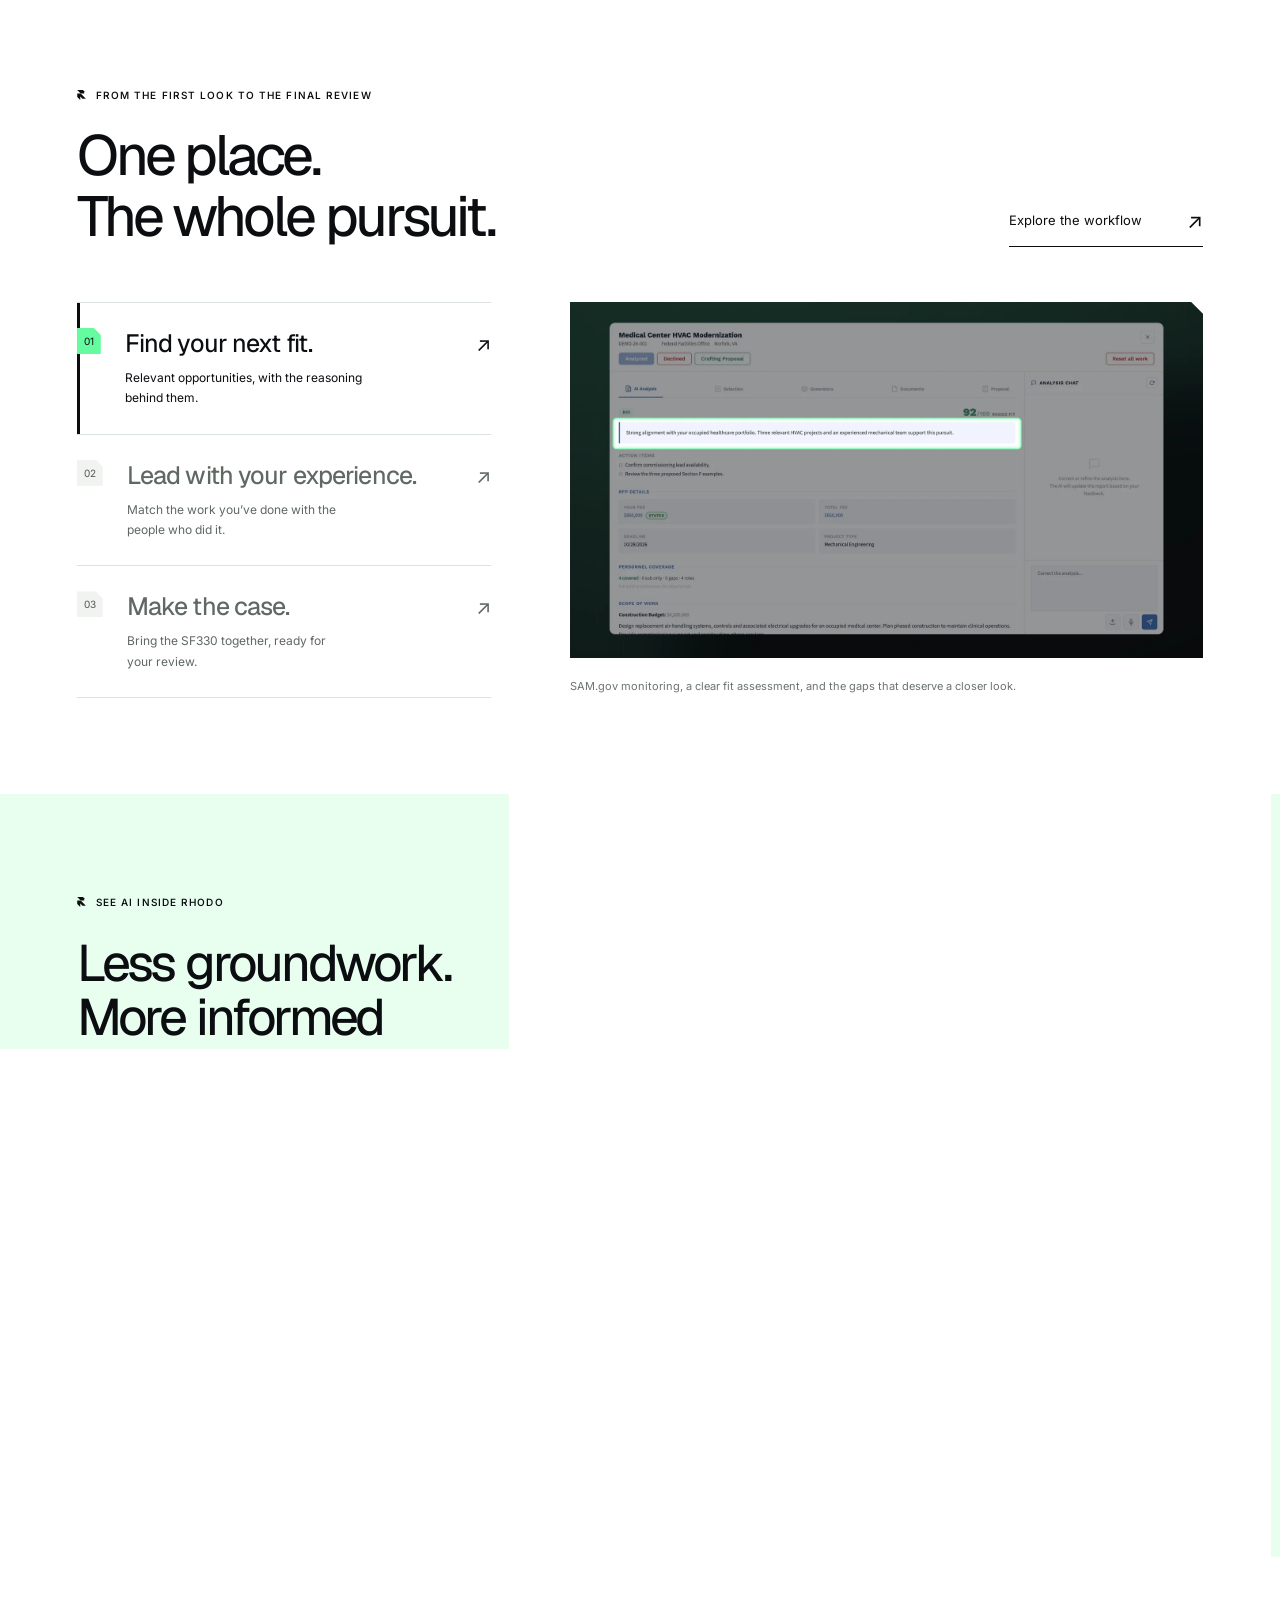
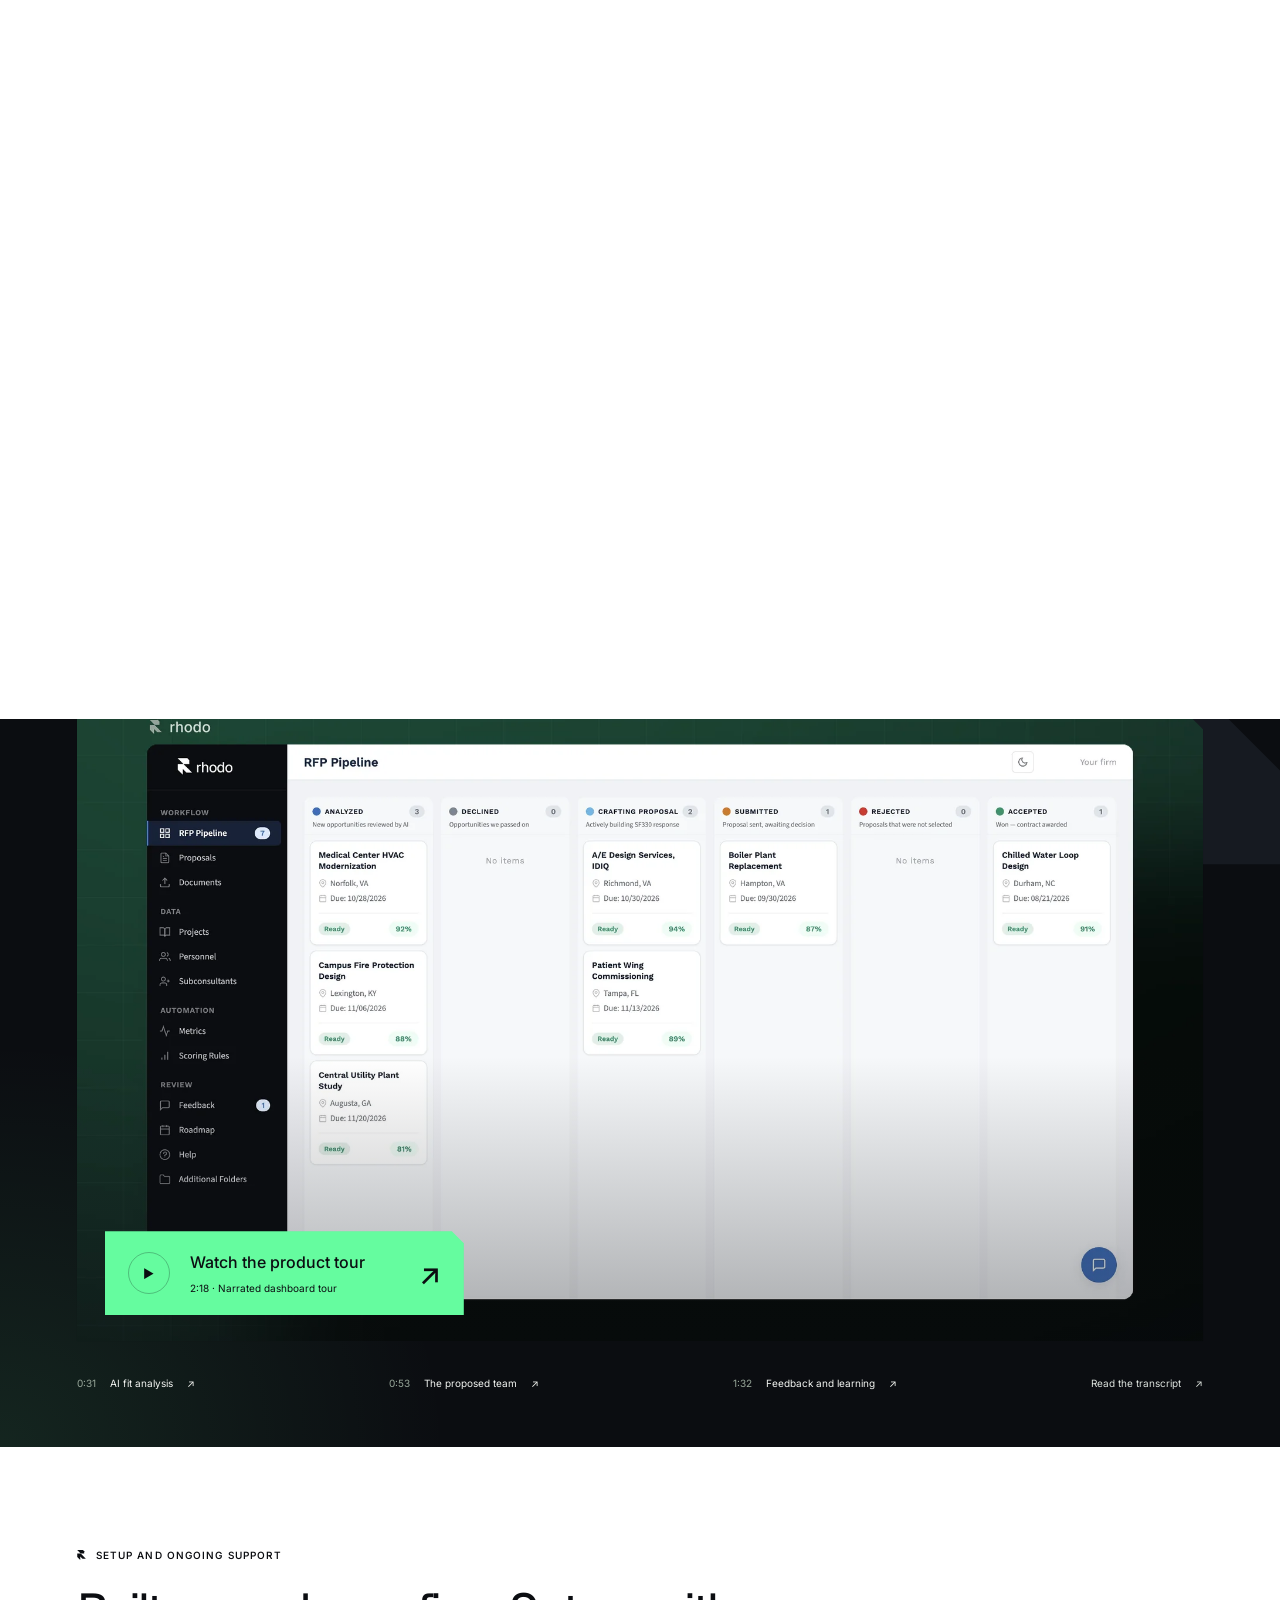
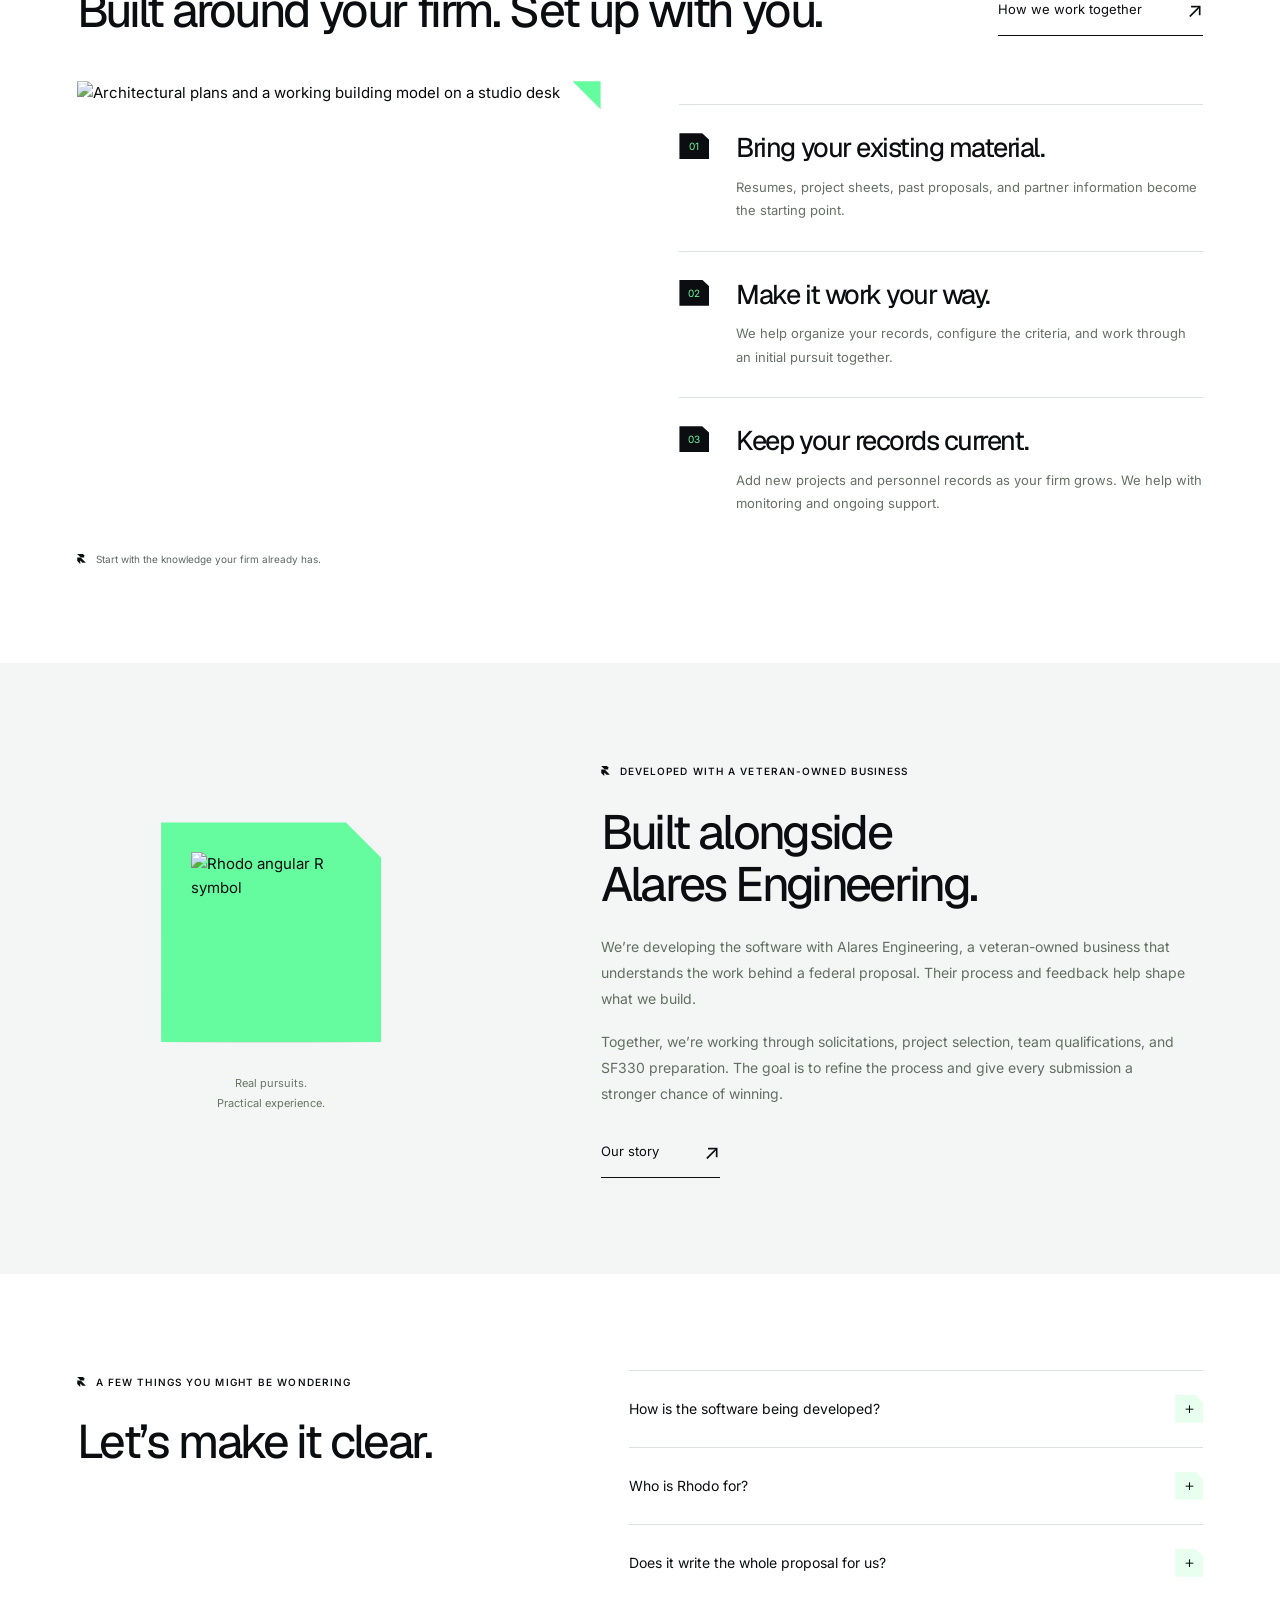
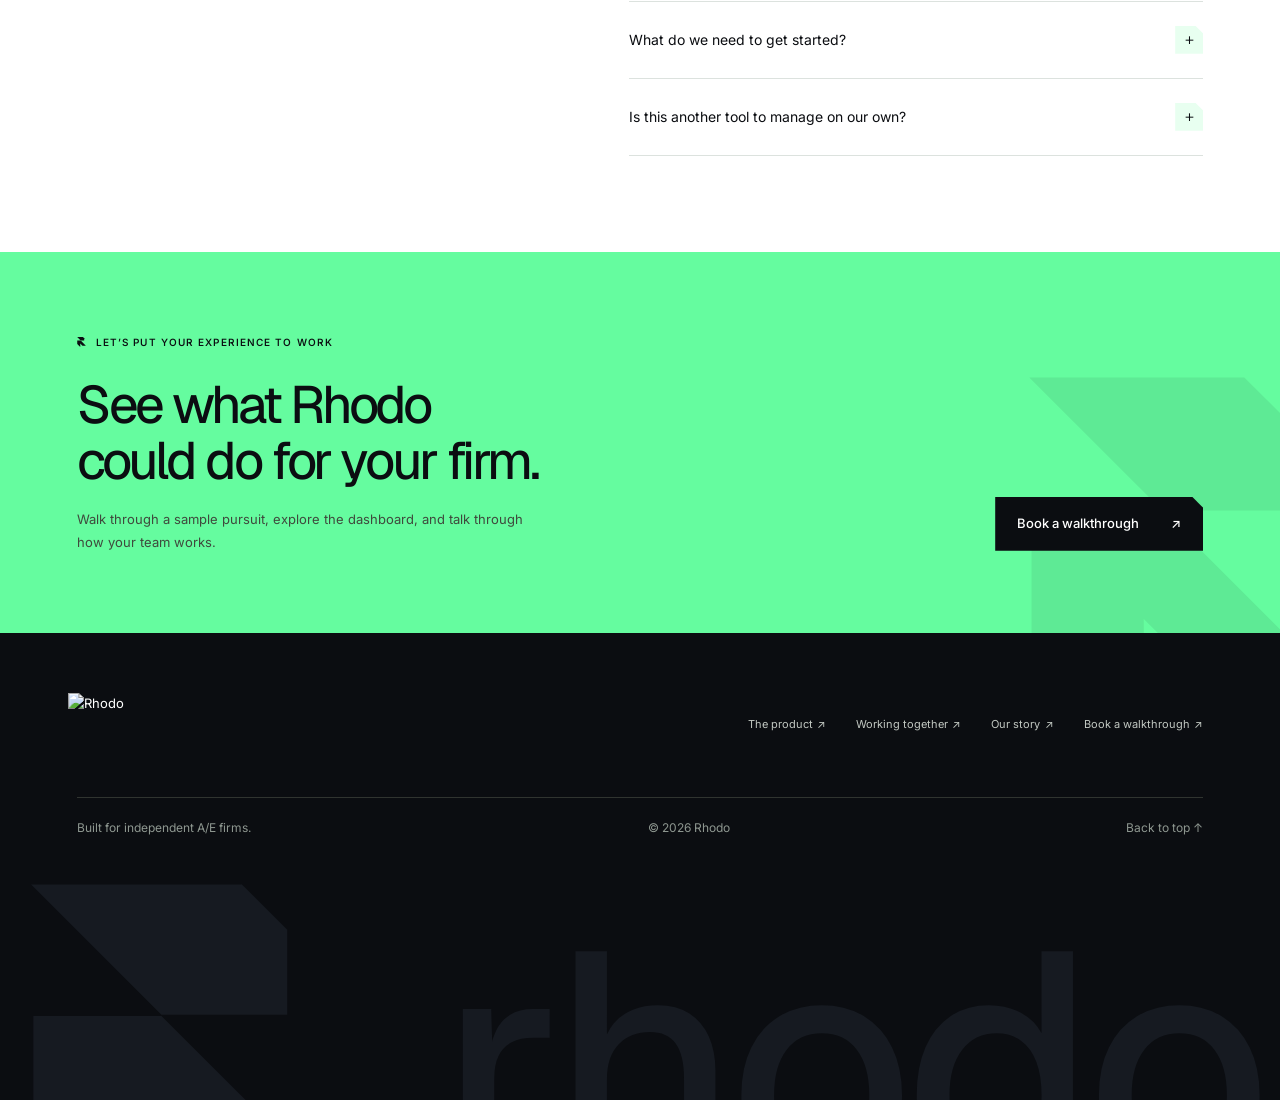
==== commit 470ce781: "New sales trailer, fixed product tour, and a full QA pass on the site Trailer ("Deadline to Done", 0" ====
--- a/public/index.html
+++ b/public/index.html
@@ -6,7 +6,7 @@
     <title>From SAM.gov to a winning proposal | Rhodo</title>
     <meta
       name="description"
-      content="AI assisted federal pursuits for architecture and engineering firms. Discover relevant SAM.gov opportunities, match your experience, and prepare stronger SF330 proposals."
+      content="AI-assisted federal pursuits for architecture and engineering firms: find relevant SAM.gov work, match your experience, and prepare stronger SF330s."
     />
     <meta name="theme-color" content="#0b0d11" />
     <meta
@@ -15,7 +15,7 @@
     />
     <meta
       property="og:description"
-      content="AI assisted federal pursuits for architecture and engineering firms. Discover relevant SAM.gov opportunities, match your experience, and prepare stronger SF330 proposals."
+      content="AI-assisted federal pursuits for architecture and engineering firms: find relevant SAM.gov work, match your experience, and prepare stronger SF330s."
     />
     <meta property="og:type" content="website" />
     <meta property="og:site_name" content="Rhodo" />
@@ -25,20 +25,35 @@
     />
     <meta property="og:image:width" content="1200" />
     <meta property="og:image:height" content="630" />
+    <meta
+      property="og:image:alt"
+      content="The Rhodo logo with the lines “From SAM.gov to a winning proposal.” and “AI-assisted federal pursuits for A/E firms.”"
+    />
     <meta name="twitter:card" content="summary_large_image" />
+    <meta
+      name="twitter:image:alt"
+      content="The Rhodo logo with the lines “From SAM.gov to a winning proposal.” and “AI-assisted federal pursuits for A/E firms.”"
+    />
     <link rel="icon" href="assets/favicon.svg?v=22" type="image/svg+xml" />
     <link rel="apple-touch-icon" href="assets/brand/apple-touch-icon.png" />
-    <link rel="stylesheet" href="styles.css?v=24" />
-    <link rel="stylesheet" href="materials.css?v=22" />
-    <link rel="stylesheet" href="brand.css?v=5" />
+    <link rel="stylesheet" href="styles.css?v=26" />
+    <link rel="stylesheet" href="materials.css?v=23" />
+    <link rel="stylesheet" href="brand.css?v=10" />
     <link
       rel="preload"
-      href="assets/fonts/geist.ttf"
+      href="assets/fonts/geist.woff2"
       as="font"
-      type="font/ttf"
+      type="font/woff2"
       crossorigin
     />
-    <script src="app.js?v=29" defer></script>
+    <link
+      rel="preload"
+      href="assets/fonts/inter.woff2"
+      as="font"
+      type="font/woff2"
+      crossorigin
+    />
+    <script src="app.js?v=34" defer></script>
     <link rel="canonical" href="https://nicomaggioli.github.io/rhodo/" />
     <meta property="og:url" content="https://nicomaggioli.github.io/rhodo/" />
   </head>
@@ -48,14 +63,14 @@
       <a class="brand" href="index.html" aria-label="Rhodo home"
         ><img
           src="assets/rhodo-logo-light.svg?v=22"
-          width="148"
-          height="33"
+          width="194"
+          height="64"
           alt="Rhodo"
       /></a>
       <nav class="desktop-nav" aria-label="Main navigation">
         <a href="system.html">The&nbsp;product</a
-        ><a href="pricing.html">Working&nbsp;together</a>
-        <a href="brand-directions.html">Our&nbsp;story</a>
+        ><a href="working-together.html">Working&nbsp;together</a>
+        <a href="story.html">Our&nbsp;story</a>
       </nav>
       <a class="nav-cta" href="contact.html"
         >Book a&nbsp;walkthrough <span aria-hidden="true">↗</span></a
@@ -65,13 +80,13 @@
         aria-controls="mobile-menu"
         aria-expanded="false"
       >
-        Menu <span>+</span>
+        Menu <span aria-hidden="true">+</span>
       </button>
       <nav id="mobile-menu" aria-label="Mobile navigation" hidden>
         <a href="system.html">The&nbsp;product</a
-        ><a href="pricing.html">Working&nbsp;together</a
-        ><a href="brand-directions.html">Our&nbsp;story</a
-        ><a href="contact.html">Book a&nbsp;walkthrough ↗</a>
+        ><a href="working-together.html">Working&nbsp;together</a
+        ><a href="story.html">Our&nbsp;story</a
+        ><a href="contact.html">Book a&nbsp;walkthrough <span aria-hidden="true">↗</span></a>
       </nav>
     </header>
     <main id="main">
@@ -89,7 +104,7 @@
           <div class="hero-actions">
             <button class="button black" data-play-teaser>
               <span class="play-glyph" aria-hidden="true">▶</span> Watch the
-              trailer <span class="button-time" data-teaser-length>0:32</span>
+              trailer <span class="button-time" data-teaser-length>0:38</span>
             </button>
             <a class="hero-text-link" href="contact.html"
               >Book a&nbsp;walkthrough <span aria-hidden="true">↗</span></a
@@ -108,13 +123,18 @@
             controls
             playsinline
             preload="none"
-            poster="assets/rhodo-trailer-poster.webp?v=4"
+            poster="assets/rhodo-trailer-poster.webp?v=31"
             aria-label="Rhodo trailer"
           >
-            <source src="assets/rhodo-trailer.mp4?v=4" type="video/mp4" />
+            <source
+              media="(max-width: 800px), (max-height: 500px)"
+              src="assets/rhodo-trailer-720.mp4?v=31"
+              type="video/mp4"
+            />
+            <source src="assets/rhodo-trailer.mp4?v=31" type="video/mp4" />
             <track
               kind="captions"
-              src="assets/rhodo-trailer.vtt?v=4"
+              src="assets/rhodo-trailer.vtt?v=31"
               srclang="en"
               label="English"
             />
@@ -123,7 +143,7 @@
             <span class="play-glyph" aria-hidden="true">▶</span
             ><span
               >Watch the trailer<small
-                ><span data-teaser-length>0:32</span> · Rhodo in brief</small
+                ><span data-teaser-length>0:38</span> · Rhodo in brief</small
               ></span
             >
           </button>
@@ -131,7 +151,7 @@
         <div class="trailer-meta">
           <p class="eyebrow">The short version</p>
           <button type="button" data-trailer>
-            Watch the full demo <span data-demo-length>2:18</span>
+            Watch the product tour <span data-demo-length>2:18</span>
             <span aria-hidden="true">↗</span>
           </button>
         </div>
@@ -152,7 +172,7 @@
       <section class="section workflow" id="workflow">
         <div class="section-head">
           <div>
-            <p class="eyebrow">From the first look to the final&nbsp;review.</p>
+            <p class="eyebrow">From the first look to the final&nbsp;review</p>
             <h2 class="workflow-heading">
               <span>One place.</span> <span>The whole&nbsp;pursuit.</span>
             </h2>
@@ -165,6 +185,7 @@
           <div
             class="workflow-menu"
             role="tablist"
+            aria-orientation="vertical"
             aria-label="Product features"
           >
             <button
@@ -175,13 +196,11 @@
               aria-controls="panel-discover"
             >
               <span>01</span>
-              <div>
-                <h3>Find your next&nbsp;fit.</h3>
-                <p>
-                  Relevant opportunities, with the reasoning behind&nbsp;them.
-                </p>
-              </div>
-              <span>↗</span></button
+              <span class="tab-copy">
+                <span class="tab-title">Find your next&nbsp;fit.</span>
+                <span class="tab-text">Relevant opportunities, with the reasoning behind&nbsp;them.</span>
+              </span>
+              <span aria-hidden="true">↗</span></button
             ><button
               id="tab-build"
               data-product
@@ -191,13 +210,11 @@
               tabindex="-1"
             >
               <span>02</span>
-              <div>
-                <h3>Lead with your&nbsp;experience.</h3>
-                <p>
-                  Match the work you’ve done with the people who did&nbsp;it.
-                </p>
-              </div>
-              <span>↗</span></button
+              <span class="tab-copy">
+                <span class="tab-title">Lead with your&nbsp;experience.</span>
+                <span class="tab-text">Match the work you’ve done with the people who did&nbsp;it.</span>
+              </span>
+              <span aria-hidden="true">↗</span></button
             ><button
               id="tab-review"
               data-product
@@ -207,23 +224,24 @@
               tabindex="-1"
             >
               <span>03</span>
-              <div>
-                <h3>Make the&nbsp;case.</h3>
-                <p>Bring the SF330 together, ready for your&nbsp;review.</p>
-              </div>
-              <span>↗</span>
+              <span class="tab-copy">
+                <span class="tab-title">Make the&nbsp;case.</span>
+                <span class="tab-text">Bring the SF330 together, ready for your&nbsp;review.</span>
+              </span>
+              <span aria-hidden="true">↗</span>
             </button>
           </div>
           <div class="workflow-panels">
             <section
               id="panel-discover"
               role="tabpanel"
+              tabindex="0"
               aria-labelledby="tab-discover"
             >
               <div class="feature-image">
                 <img
                   src="assets/workflow-discover.webp?v=1"
-                  alt="Real dashboard: bid recommendation, fit score and action items"
+                  alt="Actual dashboard: bid recommendation, fit score, and action items"
                   loading="lazy"
                 />
               </div>
@@ -235,13 +253,14 @@
             <section
               id="panel-build"
               role="tabpanel"
+              tabindex="0"
               aria-labelledby="tab-build"
               hidden
             >
               <div class="feature-image">
                 <img
                   src="assets/workflow-match.webp?v=1"
-                  alt="Real dashboard: selected personnel and their project experience"
+                  alt="Actual dashboard: selected personnel and their project experience"
                   loading="lazy"
                 />
               </div>
@@ -253,13 +272,14 @@
             <section
               id="panel-review"
               role="tabpanel"
+              tabindex="0"
               aria-labelledby="tab-review"
               hidden
             >
               <div class="feature-image">
                 <img
                   src="assets/workflow-prepare.webp?v=1"
-                  alt="Real dashboard: SF330 section status and compiled proposal"
+                  alt="Actual dashboard: SF330 section status and compiled proposal"
                   loading="lazy"
                 />
               </div>
@@ -275,7 +295,7 @@
         <div class="section">
           <div class="ai-dashboard-intro">
             <div class="learning-copy">
-              <p class="eyebrow">See AI inside&nbsp;Rhodo.</p>
+              <p class="eyebrow">See AI inside&nbsp;Rhodo</p>
               <h2 class="ai-learning-heading">
                 <span>Less groundwork.</span><span>More informed</span
                 ><span>decisions.</span>
@@ -297,16 +317,17 @@
             <div
               class="ai-dashboard-choices"
               role="group"
-              aria-label="Choose an AI dashboard closeup"
+              aria-label="Choose an AI dashboard close-up"
             >
               <button
                 type="button"
                 data-ai-clip="analysis"
                 aria-pressed="true"
                 aria-controls="ai-dashboard-video"
-                data-src="assets/ai-analysis.mp4?v=7"
-                data-captions="assets/ai-analysis.vtt?v=7"
-                data-poster="assets/ai-analysis.webp?v=6"
+                data-src="assets/ai-analysis.mp4?v=31"
+                data-src-small="assets/ai-analysis-720.mp4?v=31"
+                data-captions="assets/ai-analysis.vtt?v=31"
+                data-poster="assets/ai-analysis.webp?v=31"
                 data-title="AI opportunity analysis"
                 data-caption="Rhodo reads the solicitation and shows a bid recommendation, strengths, and gaps for your review."
                 data-narration="31.35"
@@ -318,9 +339,10 @@
                 data-ai-clip="matching"
                 aria-pressed="false"
                 aria-controls="ai-dashboard-video"
-                data-src="assets/ai-matching.mp4?v=7"
-                data-captions="assets/ai-matching.vtt?v=7"
-                data-poster="assets/ai-matching.webp?v=6"
+                data-src="assets/ai-matching.mp4?v=31"
+                data-src-small="assets/ai-matching-720.mp4?v=31"
+                data-captions="assets/ai-matching.vtt?v=31"
+                data-poster="assets/ai-matching.webp?v=31"
                 data-title="AI project and team recommendations"
                 data-caption="Review suggested projects, compare personnel, and see the experience connecting your proposed team."
                 data-narration="45.91"
@@ -332,9 +354,10 @@
                 data-ai-clip="feedback"
                 aria-pressed="false"
                 aria-controls="ai-dashboard-video"
-                data-src="assets/ai-feedback.mp4?v=7"
-                data-captions="assets/ai-feedback.vtt?v=7"
-                data-poster="assets/ai-feedback.webp?v=6"
+                data-src="assets/ai-feedback.mp4?v=31"
+                data-src-small="assets/ai-feedback-720.mp4?v=31"
+                data-captions="assets/ai-feedback.vtt?v=31"
+                data-poster="assets/ai-feedback.webp?v=31"
                 data-title="AI corrections and saved feedback"
                 data-caption="Tell the assistant what needs changing, then save feedback that can guide future proposal drafts."
                 data-narration="92.8"
@@ -349,20 +372,20 @@
               controls
               playsinline
               preload="none"
-              poster="assets/ai-analysis.webp?v=6"
-              src="assets/ai-analysis.mp4?v=7"
+              poster="assets/ai-analysis.webp?v=31"
+              src="assets/ai-analysis.mp4?v=31"
               aria-label="AI opportunity analysis"
               aria-describedby="ai-dashboard-caption"
             >
               <track
                 id="ai-dashboard-captions"
                 kind="captions"
-                src="assets/ai-analysis.vtt?v=7"
+                src="assets/ai-analysis.vtt?v=31"
                 srclang="en"
                 label="English"
               />
               Your browser does not support video.
-              <a href="index.html#film">Watch the full&nbsp;walkthrough.</a>
+              <a href="index.html#film">Watch the product&nbsp;tour.</a>
             </video>
             <div class="ai-dashboard-caption">
               <div>
@@ -380,7 +403,7 @@
                 data-start="31.35"
                 data-ai-narration
               >
-                See the full&nbsp;walkthrough <span aria-hidden="true">↗</span>
+                See the full product&nbsp;tour <span aria-hidden="true">↗</span>
               </button>
             </div>
           </div>
@@ -398,44 +421,47 @@
               SF330 review. A complete tour of the actual&nbsp;dashboard.
             </p>
           </div>
-          <button
-            class="demo-screen"
-            data-trailer
-            aria-label="Play the full product walkthrough"
-          >
+          <button class="demo-screen" data-trailer>
             <img
-              src="assets/demo-poster.webp?v=30"
+              src="assets/demo-poster.webp?v=31"
               width="1920"
               height="1080"
-              alt="Rhodo dashboard showing the opportunity pipeline"
+              alt=""
               loading="lazy"
             /><span class="demo-play"
               ><span class="play-glyph" aria-hidden="true">▶</span
               ><span
-                >Watch the full walkthrough<small
+                >Watch the product tour<small
                   >2:18 · Narrated dashboard&nbsp;tour</small
                 ></span
               ><span class="demo-arrow" aria-hidden="true">↗</span></span
             >
           </button>
-          <div class="film-shortcuts" aria-label="Start with a feature">
+          <div
+            class="film-shortcuts"
+            role="group"
+            aria-label="Start the tour at a chapter"
+          >
             <button data-trailer data-start="31.35">
-              0:31 <span>AI&nbsp;analysis</span> ↗</button
+              0:31 <span>AI fit&nbsp;analysis</span>
+              <span aria-hidden="true">↗</span></button
             ><button data-trailer data-start="53.33">
-              0:53 <span>Team&nbsp;selection</span> ↗</button
+              0:53 <span>The proposed&nbsp;team</span>
+              <span aria-hidden="true">↗</span></button
             ><button data-trailer data-start="92.8">
-              1:32 <span>Feedback&nbsp;&amp;&nbsp;learning</span> ↗</button
-            ><a href="demo-transcript.html">Read the&nbsp;transcript ↗</a>
+              1:32 <span>Feedback and&nbsp;learning</span>
+              <span aria-hidden="true">↗</span></button
+            ><a href="demo-transcript.html">Read the&nbsp;transcript <span aria-hidden="true">↗</span></a>
           </div>
         </div>
       </section>
       <section class="section working-home">
         <div class="section-head">
           <div>
-            <p class="eyebrow">Setup and ongoing&nbsp;support.</p>
-            <h2>Built around your firm. Set up with&nbsp;you.</h2>
-          </div>
-          <a class="text-link" href="pricing.html"
+            <p class="eyebrow">Setup and ongoing&nbsp;support</p>
+            <h2><span class="sentence">Built around your firm.</span> <span class="sentence">Set up with&nbsp;you.</span></h2>
+          </div>
+          <a class="text-link" href="working-together.html"
             >How we work&nbsp;together <span aria-hidden="true">↗</span></a
           >
         </div>
@@ -458,8 +484,7 @@
               <div>
                 <h3>Bring your existing&nbsp;material.</h3>
                 <p>
-                  Resumes, project sheets, past proposals, and partner
-                  information become the starting&nbsp;point.
+                  Resumes, project sheets, past proposals, and partner information become the starting&nbsp;point.
                 </p>
               </div>
             </article>
@@ -468,8 +493,7 @@
               <div>
                 <h3>Make it work your&nbsp;way.</h3>
                 <p>
-                  We help organize your records, configure the criteria, and
-                  work through an initial pursuit&nbsp;together.
+                  We help organize your records, configure the criteria, and work through an initial pursuit&nbsp;together.
                 </p>
               </div>
             </article>
@@ -478,8 +502,7 @@
               <div>
                 <h3>Keep your records&nbsp;current.</h3>
                 <p>
-                  Add new projects and personnel records as your firm grows. We
-                  help with monitoring and ongoing&nbsp;support.
+                  Add new projects and personnel records as your firm grows. We help with monitoring and ongoing&nbsp;support.
                 </p>
               </div>
             </article>
@@ -496,11 +519,10 @@
           /><span>Real pursuits.<br />Practical&nbsp;experience.</span>
         </div>
         <div class="founder-copy">
-          <p class="eyebrow">Developed with a veteran owned&nbsp;business</p>
+          <p class="eyebrow">Developed with a veteran-owned&nbsp;business</p>
           <h2>Built alongside Alares&nbsp;Engineering.</h2>
           <p>
-            We’re developing the software with Alares Engineering, a veteran
-            owned business that understands the work behind a federal proposal.
+            We’re developing the software with Alares Engineering, a veteran-owned business that understands the work behind a federal proposal.
             Their process and feedback help shape what we&nbsp;build.
           </p>
           <p>
@@ -509,33 +531,33 @@
             the process and give every submission a stronger chance
             of&nbsp;winning.
           </p>
-          <a class="text-link" href="brand-directions.html"
+          <a class="text-link" href="story.html"
             >Our&nbsp;story <span aria-hidden="true">↗</span></a
           >
         </div>
       </section>
       <section class="section faq">
         <div>
-          <p class="eyebrow">A few things you might be&nbsp;wondering.</p>
+          <p class="eyebrow">A few things you might be&nbsp;wondering</p>
           <h2>Let’s make it&nbsp;clear.</h2>
         </div>
         <div class="faq-list">
           <details>
             <summary>
-              How is the software being&nbsp;developed?<span>+</span>
+              How is the software being&nbsp;developed?<span aria-hidden="true">+</span>
             </summary>
             <p>
-              We’re developing it alongside Alares Engineering, a veteran owned
+              We’re developing it alongside Alares Engineering, a veteran-owned
               business. Their proposal process and feedback shape how the
               software supports federal pursuits, from reviewing an opportunity
               to preparing the SF330 for a final&nbsp;check.
-              <a href="brand-directions.html"
-                >Read about the&nbsp;collaboration ↗</a
+              <a href="story.html"
+                >Read about the&nbsp;collaboration <span aria-hidden="true">↗</span></a
               >
             </p>
           </details>
           <details>
-            <summary>Who is Rhodo&nbsp;for?<span>+</span></summary>
+            <summary>Who is Rhodo&nbsp;for?<span aria-hidden="true">+</span></summary>
             <p>
               Small and independent architecture and engineering firms pursuing
               federal work, especially teams preparing SF330 qualifications. It
@@ -545,7 +567,7 @@
           </details>
           <details>
             <summary>
-              Does it write the whole proposal for&nbsp;us?<span>+</span>
+              Does it write the whole proposal for&nbsp;us?<span aria-hidden="true">+</span>
             </summary>
             <p>
               It prepares SF330 sections from your firm’s records and the
@@ -556,7 +578,7 @@
           </details>
           <details>
             <summary>
-              What do we need to get&nbsp;started?<span>+</span>
+              What do we need to get&nbsp;started?<span aria-hidden="true">+</span>
             </summary>
             <p>
               Your existing resumes, project sheets, past proposals, and partner
@@ -566,11 +588,11 @@
           </details>
           <details>
             <summary>
-              Is this another tool to manage on our&nbsp;own?<span>+</span>
+              Is this another tool to manage on our&nbsp;own?<span aria-hidden="true">+</span>
             </summary>
             <p>
               Rhodo is set up and supported with your firm. We help organize the
-              source material, configure your pursuit criteria, and agree the
+              source material, configure your pursuit criteria, and agree on the
               scope of ongoing monitoring and&nbsp;support.
             </p>
           </details>
@@ -579,7 +601,7 @@
 
       <section class="closing">
         <div>
-          <p class="eyebrow">Let’s put your experience to&nbsp;work.</p>
+          <p class="eyebrow">Let’s put your experience to&nbsp;work</p>
           <h2 class="closing-headline">
             <span>See what Rhodo</span> <span>could do for your firm.</span>
           </h2>
@@ -599,20 +621,20 @@
           ><img
             src="assets/rhodo-logo-light.svg?v=22"
             alt="Rhodo"
-            width="175"
-            height="39"
+            width="194"
+            height="64"
         /></a>
         <nav aria-label="Footer navigation">
-          <a href="system.html">The&nbsp;product ↗</a
-          ><a href="pricing.html">Working&nbsp;together ↗</a
-          ><a href="brand-directions.html">Our&nbsp;story ↗</a
-          ><a href="contact.html">Book a&nbsp;walkthrough ↗</a>
+          <a href="system.html">The&nbsp;product <span aria-hidden="true">↗</span></a
+          ><a href="working-together.html">Working&nbsp;together <span aria-hidden="true">↗</span></a
+          ><a href="story.html">Our&nbsp;story <span aria-hidden="true">↗</span></a
+          ><a href="contact.html">Book a&nbsp;walkthrough <span aria-hidden="true">↗</span></a>
         </nav>
       </div>
       <div class="footer-bottom">
         <span>Built for independent A/E&nbsp;firms.</span
         ><span>© 2026&nbsp;Rhodo</span
-        ><a href="index.html#main">Back to&nbsp;top ↑</a>
+        ><a href="#main">Back to&nbsp;top <span aria-hidden="true">↑</span></a>
       </div>
     </footer>
     <dialog id="trailer-dialog" aria-labelledby="film-title">
@@ -621,33 +643,43 @@
           <span class="eyebrow">Inside the&nbsp;product</span>
           <h2 id="film-title">One pursuit, from start to&nbsp;finish.</h2>
         </div>
-        <button class="dialog-close" aria-label="Close demo">✕</button>
+        <button class="dialog-close" aria-label="Close the product tour">✕</button>
       </div>
       <video
         id="full-video"
+        aria-label="Rhodo product tour"
         controls
         playsinline
         preload="none"
-        poster="assets/demo-poster.webp?v=30"
+        poster="assets/demo-poster.webp?v=31"
       >
-        <source src="assets/rhodo-demo.mp4?v=30" type="video/mp4" />
+        <source
+          media="(max-width: 800px), (max-height: 500px)"
+          src="assets/rhodo-demo-720.mp4?v=31"
+          type="video/mp4"
+        />
+        <source src="assets/rhodo-demo.mp4?v=31" type="video/mp4" />
         <track
           kind="captions"
-          src="assets/demo.vtt?v=30"
+          src="assets/demo.vtt?v=31"
           srclang="en"
           label="English"
         />
         Your browser does not support video.
-        <a href="assets/rhodo-demo.mp4?v=30">Download the&nbsp;demo</a>.
+        <a href="assets/rhodo-demo.mp4?v=31">Download the product&nbsp;tour</a>.
       </video>
-      <div class="feature-navigation" aria-label="Explore demo features">
+      <div
+        class="feature-navigation"
+        role="group"
+        aria-label="Product tour chapters"
+      >
         <div
           class="current-feature"
           role="status"
           aria-live="polite"
           aria-atomic="true"
         >
-          <span id="feature-position">Feature 1 of 11</span>
+          <span id="feature-position">Chapter 1 of 11</span>
           <strong id="feature-title">SAM.gov discovery</strong>
         </div>
         <div class="feature-navigation-actions">
@@ -657,14 +689,14 @@
             aria-controls="full-video"
             disabled
           >
-            <span aria-hidden="true">←</span> Previous feature
+            <span aria-hidden="true">←</span> Previous chapter
           </button>
           <button type="button" data-feature-next aria-controls="full-video">
-            Next feature <span aria-hidden="true">→</span>
+            Next chapter <span aria-hidden="true">→</span>
           </button>
         </div>
       </div>
-      <div class="chapters" role="group" aria-label="Jump to a demo feature">
+      <div class="chapters" role="group" aria-label="Jump to a chapter">
         <button aria-controls="full-video" data-time="0.0">
           0:00 SAM.gov discovery
         </button>
@@ -693,7 +725,7 @@
           1:32 Feedback and learning
         </button>
         <button aria-controls="full-video" data-time="112.4">
-          1:52 Your firm's knowledge
+          1:52 Your firm’s knowledge
         </button>
         <button aria-controls="full-video" data-time="126.92">
           2:06 Summary
@@ -701,8 +733,8 @@
       </div>
       <p class="demo-note">
         Actual dashboard interface with sample records. Narrated
-        feature walkthrough.
-        <a href="demo-transcript.html">Read the&nbsp;transcript ↗</a>
+        product tour.
+        <a href="demo-transcript.html">Read the&nbsp;transcript <span aria-hidden="true">↗</span></a>
       </p>
     </dialog>
   </body>
--- a/public/styles.css
+++ b/public/styles.css
@@ -0,0 +1,1605 @@
+@font-face {
+  font-family: Geist;
+  src:
+    url("assets/fonts/geist.woff2") format("woff2"),
+    url("assets/fonts/geist.ttf") format("truetype");
+  font-weight: 100 900;
+  font-display: swap;
+}
+@font-face {
+  font-family: Inter;
+  src:
+    url("assets/fonts/inter.woff2") format("woff2"),
+    url("assets/fonts/inter.ttf") format("truetype");
+  font-weight: 100 900;
+  font-display: swap;
+}
+:root {
+  --ink: #0b0d11;
+  --mint: #65fc9f;
+  --ash: #bdbdbd;
+  --line: #dedfdf;
+  --muted: #777d7a;
+  --paper: #fff;
+}
+* {
+  box-sizing: border-box;
+}
+html {
+  scroll-behavior: smooth;
+  scroll-padding-top: 110px;
+}
+body {
+  margin: 0;
+  background: var(--paper);
+  color: var(--ink);
+  font:
+    15px/1.6 Inter,
+    Arial,
+    sans-serif;
+}
+button,
+input,
+select,
+textarea {
+  font: inherit;
+}
+button,
+a {
+  -webkit-tap-highlight-color: transparent;
+}
+button {
+  cursor: pointer;
+}
+a {
+  color: inherit;
+  text-decoration: none;
+}
+button {
+  color: inherit;
+}
+img {
+  max-width: 100%;
+  height: auto;
+  display: block;
+}
+h1,
+h2,
+h3,
+p {
+  margin: 0;
+}
+h1,
+h2,
+h3 {
+  font-family: Geist, Arial, sans-serif;
+  font-weight: 450;
+  letter-spacing: -0.055em;
+  line-height: 1.02;
+}
+h1 {
+  font-size: clamp(64px, 7.9vw, 116px);
+}
+h2 {
+  font-size: clamp(38px, 4.4vw, 64px);
+}
+h3 {
+  font-size: 26px;
+}
+p {
+  color: inherit;
+}
+button:focus-visible,
+a:focus-visible,
+summary:focus-visible,
+input:focus-visible,
+select:focus-visible,
+textarea:focus-visible {
+  outline: 3px solid #1a9f53;
+  outline-offset: 5px;
+}
+::selection {
+  background: var(--mint);
+  color: var(--ink);
+}
+[hidden] {
+  display: none !important;
+}
+.eyebrow {
+  text-transform: uppercase;
+  font-size: 10px;
+  font-weight: 550;
+  letter-spacing: 0.11em;
+  line-height: 1.6;
+}
+.muted {
+  color: #8a8f8c;
+}
+.section {
+  padding: 112px 6%;
+  max-width: 1600px;
+  margin: auto;
+}
+.button {
+  display: inline-flex;
+  align-items: center;
+  justify-content: center;
+  gap: 17px;
+  min-height: 54px;
+  padding: 15px 22px;
+  border: 0;
+  border-radius: 7px;
+  font-size: 13px;
+  font-weight: 500;
+  line-height: 1.3;
+  transition:
+    transform 0.2s,
+    background 0.2s;
+}
+.button:hover {
+  transform: translateY(-3px);
+}
+.button > span:last-child {
+  margin-left: 15px;
+}
+.mint {
+  background: var(--mint);
+  color: var(--ink);
+}
+.black {
+  background: var(--ink);
+  color: #fff;
+}
+.outline {
+  background: transparent;
+  border: 1px solid var(--ink);
+}
+.button-time {
+  font-size: 11px;
+  opacity: 0.6;
+}
+.play-glyph {
+  font-size: 12px;
+}
+.text-link {
+  display: inline-flex;
+  gap: 45px;
+  padding-bottom: 8px;
+  border-bottom: 1px solid currentColor;
+  font-size: 13px;
+  align-items: center;
+}
+.text-link span {
+  font-size: 21px;
+}
+.skip-link {
+  position: fixed;
+  left: 20px;
+  top: -90px;
+  background: var(--mint);
+  padding: 12px;
+  z-index: 200;
+}
+.skip-link:focus {
+  top: 15px;
+}
+.sr-only {
+  position: absolute;
+  clip: rect(0, 0, 0, 0);
+  width: 1px;
+  height: 1px;
+  overflow: hidden;
+}
+.site-header {
+  position: absolute;
+  z-index: 30;
+  top: 24px;
+  left: 50%;
+  transform: translateX(-50%);
+  display: flex;
+  align-items: center;
+  padding: 13px 14px 13px 24px;
+  background: var(--ink);
+  color: #fff;
+  border: 1px solid #ffffff1f;
+  border-radius: 13px;
+  width: 690px;
+  max-width: calc(100% - 40px);
+  gap: 36px;
+}
+.brand {
+  display: block;
+  width: 130px;
+  flex-shrink: 0;
+}
+.brand img {
+  width: 100%;
+  height: auto;
+}
+.desktop-nav {
+  display: flex;
+  gap: 25px;
+  flex: 1;
+  justify-content: center;
+}
+.desktop-nav a {
+  font-size: 12px;
+  white-space: nowrap;
+  color: #c0c4c1;
+}
+.desktop-nav a:hover,
+.desktop-nav a[aria-current] {
+  color: #fff;
+}
+.nav-cta {
+  background: white;
+  color: var(--ink);
+  font-size: 12px;
+  padding: 10px 15px;
+  border-radius: 6px;
+  display: flex;
+  gap: 20px;
+  align-items: center;
+  white-space: nowrap;
+}
+.menu-toggle {
+  display: none;
+}
+.hero {
+  height: 780px;
+  min-height: 720px;
+  position: relative;
+  overflow: hidden;
+  background: #154626;
+  color: white;
+}
+.hero-photo,
+.hero-shade {
+  position: absolute;
+  inset: 0;
+  width: 100%;
+  height: 100%;
+  object-fit: cover;
+}
+.hero-photo {
+  object-position: center 48%;
+}
+.hero-shade {
+  background:
+    linear-gradient(90deg, rgba(2, 24, 11, 0.47), transparent 85%),
+    linear-gradient(0deg, rgba(2, 20, 8, 0.3), transparent 40%);
+}
+.hero-content {
+  position: relative;
+  z-index: 1;
+  padding: 185px 6% 70px;
+  max-width: 1600px;
+  margin: auto;
+}
+.hero h1 {
+  margin: 28px 0 37px;
+  font-size: clamp(78px, 8.4vw, 124px);
+  line-height: 0.94;
+  letter-spacing: -0.064em;
+  font-weight: 440;
+}
+.hero-bottom {
+  display: flex;
+  align-items: end;
+  justify-content: space-between;
+}
+.hero-bottom p {
+  font-size: 15px;
+  line-height: 1.7;
+  max-width: 500px;
+  margin-bottom: 26px;
+  color: #f0fff2;
+}
+.intro > .eyebrow {
+  margin-bottom: 34px;
+}
+.intro-grid {
+  display: grid;
+  grid-template-columns: 1.4fr 1fr;
+  gap: 9%;
+}
+.intro h2 {
+  font-size: clamp(36px, 4vw, 59px);
+  line-height: 1.1;
+}
+.intro-copy p {
+  font-size: 14px;
+  line-height: 1.8;
+  margin-bottom: 20px;
+  color: #555e58;
+}
+.intro-copy .text-link {
+  margin-top: 14px;
+}
+.purpose-line {
+  display: flex;
+  justify-content: space-between;
+  border-top: 1px solid var(--line);
+  margin-top: 76px;
+  padding-top: 20px;
+  font-size: 10px;
+  letter-spacing: 0.03em;
+  color: #7e8580;
+}
+.film-section {
+  background: var(--ink);
+  color: #fff;
+}
+.film-inner {
+  padding-top: 89px;
+  padding-bottom: 49px;
+}
+.section-head {
+  display: flex;
+  align-items: end;
+  justify-content: space-between;
+  gap: 70px;
+  margin-bottom: 45px;
+}
+.section-head .eyebrow {
+  margin-bottom: 22px;
+}
+.section-head > p {
+  max-width: 340px;
+  font-size: 13px;
+  line-height: 1.8;
+  color: #aeb5b0;
+  margin-bottom: 5px;
+}
+.demo-screen {
+  display: block;
+  padding: 0;
+  border: 10px solid #282c29;
+  background: #1a221e;
+  border-radius: 13px;
+  position: relative;
+  width: 100%;
+  overflow: hidden;
+  cursor: pointer;
+  box-shadow: 0 20px 60px #0002;
+  text-align: left;
+}
+.demo-screen > img {
+  width: 100%;
+  aspect-ratio: 16 / 9;
+  object-fit: cover;
+  transition: filter 0.25s;
+}
+.demo-screen:after {
+  content: "";
+  position: absolute;
+  inset: 0;
+  background: linear-gradient(0deg, #0b0d1155, transparent 45%);
+  pointer-events: none;
+}
+.demo-screen:hover > img {
+  filter: brightness(0.93);
+}
+.demo-play {
+  position: absolute;
+  bottom: 26px;
+  left: 28px;
+  display: flex;
+  align-items: center;
+  gap: 20px;
+  z-index: 1;
+  background: var(--mint);
+  color: var(--ink);
+  padding: 18px 23px;
+  border-radius: 9px;
+  font-size: 16px;
+  font-weight: 500;
+  box-shadow: 0 6px 30px #0002;
+}
+.demo-play > .play-glyph {
+  border: 1px solid #0b0d1140;
+  width: 42px;
+  height: 42px;
+  border-radius: 50%;
+  display: grid;
+  place-items: center;
+}
+.demo-play small {
+  display: block;
+  font-size: 10px;
+  font-weight: 400;
+  margin-top: 4px;
+}
+.demo-arrow {
+  font-size: 30px;
+  margin-left: 34px;
+}
+.film-meta {
+  display: flex;
+  justify-content: space-between;
+  gap: 16px;
+  padding-top: 24px;
+  color: #adb4af;
+  font-size: 10px;
+}
+.sample-note {
+  color: #8a928c;
+}
+.workflow .section-head {
+  margin-bottom: 55px;
+}
+.workflow-grid {
+  display: grid;
+  grid-template-columns: 0.85fr 1.3fr;
+  gap: 7%;
+}
+.workflow-menu > button {
+  display: flex;
+  align-items: start;
+  gap: 24px;
+  text-align: left;
+  background: transparent;
+  border: 0;
+  border-top: 1px solid var(--line);
+  padding: 25px 0;
+  width: 100%;
+  color: #8a8f8c;
+}
+.workflow-menu > button:last-child {
+  border-bottom: 1px solid var(--line);
+}
+.workflow-menu > button[aria-selected="true"] {
+  color: var(--ink);
+}
+.workflow-menu > button[aria-selected="true"] > span:first-child {
+  background: var(--mint);
+  color: var(--ink);
+}
+.workflow-menu > button > span:first-child {
+  font-size: 10px;
+  border-radius: 4px;
+  padding: 5px 7px;
+  background: #f1f3f1;
+}
+.workflow-menu > button > span:last-child {
+  margin-left: auto;
+  font-size: 20px;
+}
+.workflow-panels {
+  min-width: 0;
+}
+.feature-image {
+  border-radius: 9px;
+  overflow: hidden;
+  background: #eef1ee;
+  padding: 23px;
+  aspect-ratio: 1.35;
+  display: flex;
+  align-items: center;
+}
+.feature-image img {
+  width: 100%;
+  border-radius: 5px;
+  box-shadow: 0 10px 25px #18352618;
+}
+.workflow-panels section > p {
+  font-size: 11px;
+  line-height: 1.7;
+  max-width: 90%;
+  margin-top: 19px;
+  color: #6b746d;
+}
+.human {
+  display: grid;
+  grid-template-columns: 1fr 1fr;
+  background: #f1f4ee;
+}
+.human-photo {
+  position: relative;
+  min-height: 650px;
+}
+.human-photo img {
+  width: 100%;
+  height: 100%;
+  position: absolute;
+  object-fit: cover;
+  object-position: 52%;
+}
+.human-photo > span {
+  position: absolute;
+  bottom: 29px;
+  left: 30px;
+  background: #fff;
+  padding: 8px 14px;
+  border-radius: 3px;
+  font-size: 9px;
+}
+.human-copy {
+  padding: 95px 12% 80px;
+}
+.human-copy .eyebrow {
+  margin-bottom: 32px;
+}
+.human-copy h2 {
+  font-size: clamp(40px, 4.3vw, 65px);
+  line-height: 1.04;
+}
+.human-copy > p:not(.eyebrow) {
+  font-size: 13px;
+  line-height: 1.85;
+  color: #657065;
+  margin: 30px 0;
+}
+.human-principles {
+  display: grid;
+  font-size: 11px;
+}
+.human-principles span {
+  padding: 12px 0;
+  border-top: 1px solid #cfd6cd;
+}
+.human-principles span:before {
+  content: "↗";
+  margin-right: 15px;
+}
+.faq {
+  display: grid;
+  grid-template-columns: 1fr 1.25fr;
+  gap: 15%;
+}
+.faq h2 {
+  margin-top: 24px;
+}
+.faq details {
+  border-top: 1px solid var(--line);
+}
+.faq details:last-child {
+  border-bottom: 1px solid var(--line);
+}
+.faq summary {
+  cursor: pointer;
+  font-size: 14px;
+  padding: 24px 0;
+  list-style: none;
+  display: flex;
+  justify-content: space-between;
+  gap: 20px;
+  align-items: center;
+}
+.faq summary::-webkit-details-marker {
+  display: none;
+}
+.faq summary span {
+  font-size: 21px;
+  font-weight: 300;
+}
+.faq details[open] summary span {
+  transform: rotate(45deg);
+}
+.faq details p {
+  color: #687169;
+  font-size: 13px;
+  line-height: 1.8;
+  margin: 0 35px 26px 0;
+}
+.closing {
+  background: var(--mint);
+  padding: 76px 6%;
+  display: flex;
+  align-items: end;
+  justify-content: space-between;
+  gap: 35px;
+}
+.closing h2 {
+  font-size: clamp(34px, 4.1vw, 60px);
+  margin-top: 22px;
+}
+.closing .button {
+  margin-bottom: 4px;
+}
+.footer {
+  background: var(--ink);
+  color: #fff;
+  padding: 60px 6% 25px;
+  overflow: hidden;
+}
+.footer-top {
+  display: flex;
+  justify-content: space-between;
+  gap: 40px;
+  font-size: 13px;
+}
+.footer-top p {
+  white-space: nowrap;
+  margin-left: auto;
+  margin-right: 12%;
+  color: #aaa;
+}
+.footer-top nav {
+  display: grid;
+  gap: 8px;
+  font-size: 11px;
+  color: #c2c8c2;
+}
+.footer-bottom {
+  margin-top: 40px;
+  border-top: 1px solid #303430;
+  padding-top: 20px;
+  display: flex;
+  justify-content: space-between;
+  color: #8e9790;
+  font-size: 9px;
+}
+.page-hero {
+  padding: 180px 6% 75px;
+  max-width: 1600px;
+  margin: auto;
+}
+.page-hero .eyebrow {
+  margin-bottom: 26px;
+}
+.page-hero h1 {
+  font-size: clamp(60px, 7.3vw, 110px);
+}
+.page-intro {
+  display: flex;
+  justify-content: space-between;
+  align-items: end;
+  margin-top: 38px;
+  gap: 40px;
+}
+.page-intro > p {
+  font-size: 16px;
+  line-height: 1.8;
+  max-width: 460px;
+  color: #646c67;
+}
+.page-intro > .button {
+  flex-shrink: 0;
+}
+.system-image {
+  padding: 35px 6%;
+  background: #e5efe4;
+}
+.system-image > img {
+  width: 100%;
+  max-width: 1250px;
+  margin: auto;
+  border: 8px solid var(--ink);
+  border-radius: 10px;
+}
+.steps {
+  padding-top: 60px;
+  padding-bottom: 60px;
+}
+.step {
+  display: grid;
+  grid-template-columns: 55px 1fr 1fr;
+  gap: 40px;
+  border-top: 1px solid var(--line);
+  padding: 55px 0;
+}
+.step-number {
+  font-size: 12px;
+  background: var(--mint);
+  width: 32px;
+  height: 32px;
+  border-radius: 5px;
+  display: grid;
+  place-items: center;
+}
+.step h2 {
+  font-size: 39px;
+  max-width: 330px;
+  line-height: 1.1;
+}
+.step p {
+  font-size: 14px;
+  line-height: 1.85;
+  color: #5b645d;
+}
+ul {
+  padding: 0;
+  list-style: none;
+  margin: 22px 0 0;
+}
+li {
+  border-top: 1px solid var(--line);
+  padding: 11px 0;
+  font-size: 12px;
+}
+li:before {
+  content: "↗";
+  margin-right: 15px;
+}
+.dark-note {
+  background: var(--ink);
+  color: #fff;
+  padding: 80px 12%;
+  text-align: center;
+}
+.dark-note h2 {
+  margin: 25px 0;
+}
+.dark-note > p:last-child {
+  max-width: 640px;
+  margin: auto;
+  color: #afb8b0;
+  font-size: 14px;
+  line-height: 1.85;
+}
+.service-split {
+  display: grid;
+  grid-template-columns: 1fr 1fr;
+  gap: 0;
+  padding-top: 15px;
+}
+.service-split article {
+  background: #eff2ed;
+  padding: 55px;
+}
+.service-split article + article {
+  background: var(--ink);
+  color: #fff;
+}
+.service-split h2 {
+  margin: 24px 0;
+  font-size: 52px;
+}
+.service-split article > p:not(.eyebrow) {
+  font-size: 13px;
+  max-width: 390px;
+  line-height: 1.85;
+  opacity: 0.7;
+}
+.service-split ul {
+  margin-top: 34px;
+}
+.service-split article + article li {
+  border-color: #3b433d;
+}
+.pricing-note {
+  padding-top: 0;
+  max-width: 900px;
+  text-align: center;
+}
+.pricing-note h2 {
+  margin: 24px 0;
+}
+.pricing-note > p:not(.eyebrow) {
+  color: #697169;
+  font-size: 14px;
+  line-height: 1.85;
+  margin-bottom: 25px;
+}
+.contact-layout {
+  padding: 176px 6% 100px;
+  display: grid;
+  grid-template-columns: 1fr 1fr;
+  gap: 10%;
+  max-width: 1500px;
+  margin: auto;
+}
+.contact-intro h1 {
+  font-size: clamp(54px, 5.5vw, 82px);
+  margin: 26px 0;
+}
+.contact-intro > p:not(.eyebrow) {
+  font-size: 14px;
+  line-height: 1.8;
+  max-width: 350px;
+  color: #656e66;
+  margin-bottom: 40px;
+}
+.contact-form > .eyebrow {
+  margin-bottom: 25px;
+}
+.contact-form form {
+  display: grid;
+  gap: 23px;
+}
+label {
+  display: grid;
+  gap: 8px;
+  font-size: 11px;
+  font-weight: 500;
+}
+input,
+select,
+textarea {
+  width: 100%;
+  padding: 13px 12px;
+  border: 1px solid #d5dad5;
+  background: #fff;
+  border-radius: 5px;
+  font-size: 16px;
+  color: var(--ink);
+  min-width: 0;
+}
+textarea {
+  resize: vertical;
+}
+input::placeholder,
+textarea::placeholder {
+  color: #939a94;
+}
+.field-pair {
+  display: grid;
+  grid-template-columns: repeat(auto-fit, minmax(min(100%, 180px), 1fr));
+  gap: 18px;
+}
+.delivery-note {
+  font-size: 11px;
+  color: #748077;
+  line-height: 1.7;
+}
+.contact-form .button {
+  justify-self: start;
+}
+.form-result {
+  border-top: 1px solid var(--line);
+  margin-top: 35px;
+  padding-top: 25px;
+}
+.form-result h2 {
+  font-size: 28px;
+}
+.form-result p {
+  font-size: 12px;
+  margin: 14px 0;
+}
+.result-actions {
+  display: flex;
+  flex-wrap: wrap;
+  gap: 10px;
+  margin-top: 15px;
+}
+.modal-open {
+  overflow: hidden;
+}
+dialog {
+  padding: 25px;
+  background: var(--ink);
+  color: #fff;
+  border: 1px solid #ffffff30;
+  border-radius: 13px;
+  width: min(1160px, 95vw);
+  max-height: 95vh;
+  max-height: 95dvh;
+}
+dialog::backdrop {
+  background: #000c;
+  backdrop-filter: blur(7px);
+}
+.dialog-top {
+  position: sticky;
+  top: 0;
+  z-index: 2;
+  background: var(--ink);
+  display: flex;
+  justify-content: space-between;
+  gap: 20px;
+  align-items: center;
+  margin-bottom: 20px;
+}
+.dialog-top h2 {
+  font-size: 27px;
+  letter-spacing: -0.035em;
+  margin-top: 6px;
+}
+.dialog-top .eyebrow {
+  font-size: 9px;
+  color: var(--mint);
+}
+.dialog-close {
+  background: #252c26;
+  border: 1px solid #525952;
+  border-radius: 50%;
+  font-size: 15px;
+  color: white;
+  width: 39px;
+  height: 39px;
+  flex-shrink: 0;
+}
+dialog video {
+  width: 100%;
+  display: block;
+  max-height: 68vh;
+  background: #050807;
+  border-radius: 5px;
+}
+.feature-navigation {
+  display: flex;
+  align-items: center;
+  justify-content: space-between;
+  gap: 20px;
+  padding: 17px 0;
+  border-bottom: 1px solid #ffffff26;
+}
+.current-feature {
+  display: grid;
+  gap: 5px;
+  min-width: 0;
+}
+.current-feature span {
+  color: #a0aba2;
+  font-size: 10px;
+}
+.current-feature strong {
+  color: #fff;
+  font-size: 15px;
+  font-weight: 500;
+  line-height: 1.3;
+}
+.feature-navigation-actions {
+  display: flex;
+  gap: 8px;
+  flex-shrink: 0;
+}
+.feature-navigation-actions button {
+  min-height: 44px;
+  padding: 9px 13px;
+  border: 1px solid #59615a;
+  border-radius: 5px;
+  background: transparent;
+  color: #fff;
+  font-size: 11px;
+}
+.feature-navigation-actions button:hover:not(:disabled) {
+  border-color: var(--mint);
+  color: var(--mint);
+}
+.feature-navigation-actions button:disabled {
+  color: #737c75;
+  border-color: #343b35;
+  cursor: default;
+}
+.chapters {
+  display: flex;
+  gap: 7px;
+  flex-wrap: wrap;
+  margin: 17px 0 12px;
+}
+.chapters button {
+  border: 1px solid #414941;
+  border-radius: 5px;
+  background: transparent;
+  color: #e2e9e3;
+  font-size: 10px;
+  padding: 9px 13px;
+}
+.chapters button:hover,
+.chapters button[aria-current="true"] {
+  background: var(--mint);
+  color: var(--ink);
+  border-color: var(--mint);
+}
+.demo-note {
+  font-size: 9px;
+  color: #a0aba2;
+}
+.demo-note a {
+  text-decoration: underline;
+  margin-left: 12px;
+}
+.transcript {
+  max-width: 850px;
+}
+.transcript article {
+  margin: 40px 0;
+}
+.transcript h2 {
+  font-size: 30px;
+  margin-bottom: 15px;
+}
+.transcript article > p {
+  color: #59615a;
+  line-height: 1.9;
+}
+@media (min-width: 1700px) {
+  .hero {
+    height: 870px;
+  }
+  .hero-content {
+    padding-top: 210px;
+  }
+  .hero h1 {
+    font-size: 135px;
+  }
+}
+@media (max-width: 1000px) {
+  .section {
+    padding: 80px 5%;
+  }
+  .hero-content {
+    padding-left: 5%;
+    padding-right: 5%;
+  }
+  .hero {
+    height: 730px;
+    min-height: 0;
+  }
+  .hero h1 {
+    font-size: 94px;
+  }
+  .intro-grid {
+    grid-template-columns: 1.2fr 1fr;
+    gap: 7%;
+  }
+  .intro h2 {
+    font-size: 41px;
+  }
+  .workflow-grid {
+    gap: 5%;
+    grid-template-columns: 1fr 1.1fr;
+  }
+  .workflow-menu > button {
+    gap: 14px;
+  }
+  .feature-image {
+    padding: 14px;
+  }
+  .human-copy {
+    padding: 70px 9%;
+  }
+  .human-photo {
+    min-height: 600px;
+  }
+  .human-copy h2 {
+    font-size: 45px;
+  }
+  .faq {
+    gap: 8%;
+    grid-template-columns: 0.9fr 1.2fr;
+  }
+  .closing {
+    padding: 65px 5%;
+  }
+  .closing h2 {
+    font-size: 42px;
+  }
+  .closing .button {
+    white-space: nowrap;
+    font-size: 11px;
+    padding: 15px;
+  }
+  .step {
+    grid-template-columns: 40px 1fr 1.1fr;
+    gap: 25px;
+  }
+  .step h2 {
+    font-size: 34px;
+  }
+  .service-split article {
+    padding: 35px;
+  }
+  .service-split h2 {
+    font-size: 42px;
+  }
+  .contact-layout {
+    gap: 6%;
+  }
+}
+@media (max-width: 700px) {
+  .site-header {
+    top: 17px;
+    max-width: calc(100% - 32px);
+    padding: 12px 14px 12px 18px;
+    gap: 15px;
+    border-radius: 10px;
+  }
+  .brand {
+    width: 118px;
+  }
+  .desktop-nav {
+    gap: 16px;
+  }
+  .desktop-nav a {
+    font-size: 10px;
+  }
+  .nav-cta {
+    font-size: 10px;
+    padding: 8px 10px;
+    gap: 12px;
+  }
+  .hero {
+    height: 730px;
+  }
+  .hero-content {
+    padding-top: 167px;
+  }
+  .hero h1 {
+    font-size: 83px;
+  }
+  .hero-bottom p {
+    font-size: 14px;
+  }
+  .intro-grid {
+    grid-template-columns: 1fr;
+    gap: 30px;
+  }
+  .intro h2 {
+    font-size: 46px;
+  }
+  .intro-copy {
+    max-width: 480px;
+  }
+  .purpose-line {
+    margin-top: 45px;
+    gap: 20px;
+    flex-wrap: wrap;
+  }
+  .section-head {
+    gap: 25px;
+    align-items: start;
+  }
+  .section-head h2 {
+    font-size: 42px;
+  }
+  .section-head > p {
+    max-width: 240px;
+    font-size: 12px;
+  }
+  .film-meta {
+    font-size: 9px;
+    gap: 13px;
+    flex-wrap: wrap;
+  }
+  .film-meta .sample-note {
+    width: 100%;
+  }
+  .demo-screen {
+    border-width: 6px;
+  }
+  .demo-play {
+    bottom: 14px;
+    left: 14px;
+    padding: 10px 14px;
+    gap: 12px;
+    font-size: 13px;
+  }
+  .demo-play > .play-glyph {
+    width: 31px;
+    height: 31px;
+    font-size: 10px;
+  }
+  .demo-play small {
+    font-size: 8px;
+  }
+  .demo-arrow {
+    font-size: 25px;
+    margin-left: 8px;
+  }
+  .workflow-grid {
+    grid-template-columns: 1fr;
+    gap: 28px;
+  }
+  .workflow-menu > button {
+    padding: 20px 0;
+  }
+  .feature-image {
+    aspect-ratio: 1.6;
+    padding: 20px;
+  }
+  .workflow-panels section > p {
+    max-width: 100%;
+  }
+  .human {
+    grid-template-columns: 1fr;
+  }
+  .human-photo {
+    min-height: 0;
+    height: 450px;
+  }
+  .human-copy {
+    padding: 65px 7%;
+  }
+  .human-copy h2 {
+    font-size: 54px;
+  }
+  .human-copy > p:not(.eyebrow) {
+    max-width: 430px;
+  }
+  .faq {
+    grid-template-columns: 1fr;
+    gap: 35px;
+  }
+  .faq h2 br {
+    display: none;
+  }
+  .faq h2 {
+    font-size: 46px;
+  }
+  .closing {
+    align-items: start;
+    flex-direction: column;
+    padding: 55px 5%;
+    gap: 28px;
+  }
+  .closing h2 {
+    font-size: 44px;
+  }
+  .footer {
+    padding: 48px 5% 24px;
+  }
+  .footer-top p {
+    display: none;
+  }
+  .footer-top img {
+    width: 135px;
+  }
+  .footer-top nav a {
+    min-height: 44px;
+    display: flex;
+    align-items: center;
+  }
+  .footer-bottom {
+    font-size: 8px;
+    gap: 12px;
+  }
+  .page-hero {
+    padding: 155px 5% 55px;
+  }
+  .page-hero h1 {
+    font-size: 66px;
+  }
+  .page-intro {
+    align-items: start;
+    flex-direction: column;
+    gap: 26px;
+  }
+  .page-intro > p {
+    font-size: 14px;
+  }
+  .step {
+    grid-template-columns: 32px 1fr;
+    gap: 22px;
+  }
+  .step > div {
+    grid-column: 2;
+  }
+  .step h2 {
+    font-size: 35px;
+  }
+  .dark-note {
+    padding: 65px 7%;
+  }
+  .service-split {
+    grid-template-columns: 1fr;
+  }
+  .service-split article {
+    padding: 40px;
+  }
+  .service-split h2 {
+    font-size: 48px;
+  }
+  .contact-layout {
+    grid-template-columns: 1fr;
+    gap: 45px;
+    padding: 150px 6% 70px;
+  }
+  .contact-intro h1 {
+    font-size: 67px;
+  }
+  .contact-intro > p:not(.eyebrow) {
+    margin-bottom: 0;
+  }
+  .contact-form {
+    max-width: 560px;
+  }
+  .dialog-top h2 {
+    font-size: 20px;
+  }
+  dialog {
+    padding: 15px;
+  }
+  .chapters {
+    gap: 5px;
+  }
+  .chapters button {
+    font-size: 9px;
+    padding: 7px;
+    min-height: 44px;
+  }
+  .demo-note {
+    font-size: 8px;
+  }
+  .demo-note a {
+    display: inline-block;
+    margin: 6px 0 0;
+  }
+}
+@media (max-width: 580px) {
+  .feature-navigation {
+    align-items: stretch;
+    flex-direction: column;
+    gap: 13px;
+    padding: 14px 0;
+  }
+  .feature-navigation-actions button {
+    flex: 1;
+    padding-inline: 8px;
+  }
+  .desktop-nav,
+  .nav-cta {
+    display: none;
+  }
+  .site-header {
+    justify-content: space-between;
+  }
+  .menu-toggle {
+    display: flex;
+    align-items: center;
+    gap: 20px;
+    border: 0;
+    background: transparent;
+    color: #fff;
+    font-size: 11px;
+    padding: 6px 3px;
+    min-height: 44px;
+  }
+  .menu-toggle span {
+    font-size: 18px;
+  }
+  .site-header:has(.menu-toggle[aria-expanded="true"]) {
+    border-radius: 10px 10px 0 0;
+  }
+  #mobile-menu {
+    position: absolute;
+    top: 100%;
+    left: -1px;
+    right: -1px;
+    background: var(--ink);
+    padding: 5px 20px 18px;
+    border: 1px solid #ffffff26;
+    border-top: 0;
+    border-radius: 0 0 10px 10px;
+    display: grid;
+  }
+  #mobile-menu a {
+    padding: 13px 0;
+    border-top: 1px solid #ffffff1f;
+    font-size: 13px;
+  }
+  .hero {
+    height: 720px;
+  }
+  .hero-photo {
+    object-position: 63% center;
+  }
+  .hero-shade {
+    background:
+      linear-gradient(90deg, #061c0d80, #061c0d08),
+      linear-gradient(0deg, #06271160, transparent);
+  }
+  .hero-content {
+    padding: 160px 6% 50px;
+  }
+  .hero .eyebrow {
+    font-size: 8px;
+  }
+  .hero h1 {
+    font-size: clamp(62px, 14.5vw, 83px);
+    margin-top: 30px;
+    margin-bottom: 35px;
+  }
+  .hero-bottom p {
+    font-size: 13px;
+    line-height: 1.85;
+  }
+  .hero .button {
+    font-size: 11px;
+    padding: 14px 17px;
+    gap: 10px;
+    min-height: 50px;
+  }
+  .hero .button > span:last-child {
+    margin-left: 6px;
+  }
+  .section {
+    padding: 65px 6%;
+  }
+  .intro h2 {
+    font-size: 36px;
+  }
+  .intro-copy p {
+    font-size: 13px;
+  }
+  .intro > .eyebrow {
+    margin-bottom: 24px;
+  }
+  .purpose-line {
+    display: grid;
+    gap: 12px;
+    font-size: 9px;
+  }
+  .section-head {
+    flex-direction: column;
+    gap: 23px;
+    margin-bottom: 30px;
+  }
+  .section-head h2 {
+    font-size: 42px;
+  }
+  .section-head > p {
+    max-width: 100%;
+  }
+  .demo-screen > img {
+    min-height: 0;
+    object-fit: contain;
+  }
+  .demo-play {
+    position: relative;
+    left: auto;
+    bottom: auto;
+    padding: 12px;
+    min-height: 64px;
+    border-radius: 5px;
+    font-size: 11px;
+  }
+  .demo-play small {
+    font-size: 7px;
+  }
+  .demo-arrow {
+    margin-left: auto;
+    font-size: 23px;
+  }
+  .film-meta {
+    font-size: 8px;
+    gap: 13px;
+  }
+  .film-meta span {
+    width: 45%;
+  }
+  .workflow .section-head {
+    margin-bottom: 30px;
+  }
+  .feature-image {
+    padding: 12px;
+    aspect-ratio: 1.3;
+  }
+  .human-photo {
+    height: 360px;
+  }
+  .human-copy {
+    padding: 55px 6%;
+  }
+  .human-copy h2 {
+    font-size: 46px;
+  }
+  .human-photo > span {
+    left: 22px;
+    bottom: 22px;
+    font-size: 8px;
+  }
+  .faq h2 {
+    font-size: 40px;
+  }
+  .faq summary {
+    font-size: 12px;
+    padding: 21px 0;
+  }
+  .faq details p {
+    font-size: 12px;
+  }
+  .closing {
+    padding: 52px 6%;
+  }
+  .closing h2 {
+    font-size: 38px;
+  }
+  .footer-top {
+    gap: 20px;
+  }
+  .footer-top nav {
+    font-size: 10px;
+  }
+  .footer-top img {
+    width: 123px;
+  }
+  .footer-bottom span:first-child {
+    max-width: 115px;
+  }
+  .footer-bottom {
+    align-items: end;
+  }
+  .page-hero h1 {
+    font-size: 56px;
+  }
+  .page-hero {
+    padding-top: 147px;
+  }
+  .system-image {
+    padding: 25px 5%;
+  }
+  .system-image > img {
+    border-width: 5px;
+  }
+  .step {
+    padding: 36px 0;
+    gap: 18px;
+  }
+  .step h2 {
+    font-size: 30px;
+  }
+  .step p {
+    font-size: 12px;
+  }
+  .step li {
+    font-size: 11px;
+  }
+  .service-split article {
+    padding: 35px 25px;
+  }
+  .service-split h2 {
+    font-size: 43px;
+  }
+  .contact-intro h1 {
+    font-size: 61px;
+  }
+  .field-pair {
+    gap: 12px;
+  }
+  .contact-form .button {
+    font-size: 12px;
+  }
+  .dialog-top h2 {
+    font-size: 18px;
+  }
+  .dialog-top {
+    margin-bottom: 13px;
+  }
+  .dialog-close {
+    width: 44px;
+    height: 44px;
+    font-size: 12px;
+  }
+  .chapters {
+    margin-top: 12px;
+  }
+  .button:hover {
+    transform: none;
+  }
+}
+/* Give the form room before its desktop columns become cramped. */
+@media (min-width: 701px) and (max-width: 900px) {
+  .contact-layout {
+    grid-template-columns: 1fr;
+    gap: 45px;
+    padding-top: 160px;
+  }
+  .contact-form {
+    max-width: 620px;
+  }
+}
+@media (max-height: 500px) and (orientation: landscape) {
+  dialog {
+    width: min(1160px, 98vw);
+    max-height: 96dvh;
+    padding: 14px;
+  }
+  .dialog-top {
+    margin-bottom: 10px;
+  }
+  dialog video {
+    max-height: 58dvh;
+  }
+  .dialog-close {
+    width: 44px;
+    height: 44px;
+  }
+  .chapters button {
+    min-height: 44px;
+  }
+}
+@media (prefers-reduced-motion: reduce) {
+  html {
+    scroll-behavior: auto;
+  }
+  *,
+  *:before,
+  *:after {
+    transition: none !important;
+    animation: none !important;
+  }
+}
--- a/public/materials.css
+++ b/public/materials.css
@@ -0,0 +1,1486 @@
+/* Rhodo: original architectural imagery, restrained editorial layouts. */
+:root {
+  --stone: #f4f6f5;
+  --sage: #087b38;
+  --line: #dce2de;
+}
+figure {
+  margin: 0;
+}
+.section {
+  max-width: 1440px;
+  padding: 96px 6%;
+}
+.site-header {
+  width: min(88%, calc(1440px - 12%));
+  max-width: calc(100% - 40px);
+  border-radius: 8px;
+  padding: 14px 16px 14px 26px;
+  gap: 28px;
+}
+.brand {
+  width: 132px;
+}
+.desktop-nav {
+  gap: 30px;
+}
+.nav-cta {
+  min-height: 44px;
+  border-radius: 4px;
+}
+.button {
+  border-radius: 4px;
+}
+.text-link {
+  line-height: 1.5;
+  min-height: 44px;
+}
+button.text-link {
+  background: transparent;
+  border: 0;
+  border-bottom: 1px solid currentColor;
+  padding: 0 0 8px;
+  text-align: left;
+}
+.architecture-hero {
+  display: block;
+  text-align: center;
+  padding-top: 195px;
+  padding-bottom: 85px;
+}
+.architecture-hero-copy {
+  min-width: 0;
+  max-width: 1100px;
+  margin-inline: auto;
+}
+.architecture-hero h1 {
+  font-size: clamp(64px, 6.5vw, 92px);
+  line-height: 1.025;
+  letter-spacing: -0.062em;
+  max-width: 1060px;
+  margin: 24px auto;
+}
+.architecture-hero h1 em,
+.learning-copy h2 em {
+  color: var(--sage);
+  font-style: normal;
+}
+.architecture-hero .eyebrow {
+  font-size: 10px;
+  letter-spacing: 0.09em;
+}
+.hero-description {
+  color: #5a625d;
+  font-size: 15px;
+  line-height: 1.85;
+  max-width: 610px;
+  margin-inline: auto;
+}
+.hero-actions {
+  display: flex;
+  justify-content: center;
+  align-items: center;
+  gap: 20px;
+  flex-wrap: wrap;
+  margin-top: 30px;
+}
+.hero-actions .button {
+  font-size: 12px;
+  gap: 10px;
+  padding: 16px 18px;
+}
+.hero-actions .button-time {
+  margin-left: 8px;
+}
+.hero-text-link {
+  display: inline-flex;
+  align-items: center;
+  gap: 18px;
+  font-size: 12px;
+  min-height: 44px;
+}
+.hero-workflow-link {
+  display: flex;
+  gap: 22px;
+  align-items: center;
+  width: fit-content;
+  margin: 28px auto 0;
+  min-height: 44px;
+  font-size: 11px;
+  color: #5d655e;
+}
+.hero-workflow-link span {
+  font-size: 18px;
+}
+.practice-line {
+  display: grid;
+  grid-template-columns: 1.2fr 1fr 1fr 1fr;
+  gap: 30px;
+  padding-top: 23px;
+  padding-bottom: 30px;
+  align-items: center;
+  border-top: 1px solid var(--line);
+  font-size: 11px;
+  color: #626b65;
+}
+.practice-line p {
+  font-size: 13px;
+  line-height: 1.6;
+  color: var(--ink);
+}
+.practice-line strong {
+  font-weight: 500;
+}
+.practice-line > span {
+  padding-left: 24px;
+  border-left: 1px solid var(--line);
+}
+.section-head h2 {
+  font-size: clamp(35px, 3.7vw, 54px);
+  line-height: 1.08;
+}
+.section-head > p {
+  color: #606963;
+  max-width: 350px;
+  font-size: 14px;
+}
+.pursuit-section {
+  padding-top: 76px;
+}
+.pursuit-grid {
+  display: grid;
+  grid-template-columns: repeat(2, minmax(0, 1fr));
+  gap: 28px;
+}
+.pursuit-card {
+  border: 1px solid var(--line);
+  background: #fff;
+  min-width: 0;
+}
+.pursuit-card-copy {
+  display: flex;
+  gap: 18px;
+  padding: 28px;
+  min-height: 181px;
+}
+.pursuit-number {
+  font-family: Geist, sans-serif;
+  font-size: 12px;
+  padding-top: 4px;
+  color: #737f74;
+}
+.pursuit-card h3 {
+  font-size: 28px;
+  letter-spacing: -0.04em;
+  line-height: 1.1;
+  margin-bottom: 12px;
+}
+.pursuit-card-copy p {
+  color: #626a64;
+  font-size: 13px;
+  line-height: 1.8;
+  max-width: 420px;
+}
+.pursuit-image {
+  padding: 19px 22px;
+  background: var(--stone);
+  overflow: hidden;
+}
+.pursuit-image img {
+  width: 100%;
+  height: auto;
+  aspect-ratio: 16/9;
+  object-fit: contain;
+  box-shadow: 0 3px 15px #1111;
+}
+.pursuit-card-foot {
+  display: flex;
+  align-items: center;
+  justify-content: space-between;
+  gap: 12px;
+  padding: 12px 25px;
+}
+.pursuit-card-foot > span {
+  font-size: 10px;
+  color: #68716a;
+}
+.pursuit-card-foot button {
+  display: flex;
+  align-items: center;
+  gap: 12px;
+  border: 0;
+  background: transparent;
+  font-size: 11px;
+  min-height: 44px;
+  padding: 0;
+  white-space: nowrap;
+}
+.pursuit-card-foot button:hover {
+  color: #347748;
+}
+.sample-caption {
+  display: flex;
+  justify-content: space-between;
+  gap: 20px;
+  margin-top: 24px;
+  color: #737a74;
+  font-size: 10px;
+}
+.sample-caption a {
+  text-decoration: underline;
+  text-underline-offset: 4px;
+}
+.learning-section {
+  background: #edfff3;
+}
+.learning-grid {
+  display: grid;
+  grid-template-columns: 1fr 1.08fr;
+  gap: 9%;
+  align-items: center;
+}
+.learning-copy .eyebrow {
+  margin-bottom: 27px;
+}
+.learning-copy h2 {
+  font-size: clamp(40px, 4vw, 60px);
+  line-height: 1.05;
+  margin-bottom: 26px;
+}
+.learning-copy > p:not(.eyebrow) {
+  color: #58635a;
+  font-size: 14px;
+  line-height: 1.85;
+  margin-bottom: 18px;
+}
+.learning-copy .text-link {
+  margin-top: 12px;
+  font-size: 12px;
+}
+.learning-example {
+  background: #fff;
+  border: 1px solid #d0e5d7;
+  padding: 28px;
+}
+.example-heading {
+  display: flex;
+  justify-content: space-between;
+  gap: 20px;
+  font-size: 9px;
+  color: #657366;
+}
+.example-heading > span:first-child {
+  text-transform: uppercase;
+  letter-spacing: 0.08em;
+}
+.example-source {
+  font-size: 11px;
+  line-height: 1.7;
+  color: #59645c;
+  padding: 15px 0 21px;
+  border-bottom: 1px solid var(--line);
+}
+.example-stage {
+  padding: 22px 0;
+}
+.example-label {
+  display: block;
+  text-transform: uppercase;
+  letter-spacing: 0.08em;
+  font-size: 9px;
+  color: #7b837c;
+  margin-bottom: 10px;
+}
+.example-stage > p {
+  font-family: Geist, sans-serif;
+  font-size: 21px;
+  line-height: 1.4;
+  letter-spacing: -0.025em;
+}
+.example-stage:first-of-type > p {
+  color: #768078;
+}
+.example-guidance {
+  background: #c4ffd8;
+  padding: 20px;
+  border-left: 2px solid #20b65f;
+}
+.saved-label {
+  font-size: 9px;
+  display: flex;
+  justify-content: space-between;
+  gap: 16px;
+  color: #5c765f;
+  margin-top: 18px;
+}
+.example-result {
+  padding-bottom: 18px;
+}
+.example-result .example-label {
+  color: #496c50;
+}
+.example-note {
+  border-top: 1px solid var(--line);
+  padding-top: 15px;
+  font-size: 10px;
+  line-height: 1.7;
+  color: #748075;
+}
+.film-inner {
+  max-width: 1440px;
+  padding-top: 84px;
+  padding-bottom: 42px;
+}
+.film-section .section-head > p {
+  color: #aeb6b0;
+}
+.demo-screen {
+  border-radius: 5px;
+  border-width: 7px;
+}
+.demo-play {
+  border-radius: 4px;
+}
+.film-shortcuts {
+  display: flex;
+  align-items: center;
+  justify-content: space-between;
+  gap: 15px;
+  flex-wrap: wrap;
+  padding-top: 20px;
+}
+.film-shortcuts button,
+.film-shortcuts a {
+  background: transparent;
+  border: 0;
+  color: #99a89b;
+  font-size: 10px;
+  min-height: 44px;
+  display: inline-flex;
+  align-items: center;
+  gap: 14px;
+  padding: 0;
+}
+.film-shortcuts button span {
+  color: #f3f5f2;
+  text-align: left;
+}
+.film-shortcuts a {
+  color: #dde3de;
+}
+.working-home-grid {
+  display: grid;
+  grid-template-columns: 1fr 1fr;
+  gap: 7%;
+  align-items: center;
+}
+.working-home figure img {
+  width: 100%;
+  height: auto;
+  aspect-ratio: 1.15;
+  object-fit: cover;
+  object-position: 63% center;
+}
+.working-home figcaption,
+.working-image figcaption {
+  font-size: 10px;
+  color: #747b74;
+  padding-top: 14px;
+}
+.onboarding-list article {
+  display: flex;
+  gap: 27px;
+  border-top: 1px solid var(--line);
+  padding: 28px 0;
+}
+.onboarding-list article > span {
+  font-size: 11px;
+  color: #778074;
+  padding-top: 4px;
+}
+.onboarding-list h3 {
+  font-size: 27px;
+  line-height: 1.1;
+  margin-bottom: 13px;
+}
+.onboarding-list p {
+  font-size: 13px;
+  color: #667066;
+  line-height: 1.8;
+}
+.founder-section {
+  display: grid;
+  grid-template-columns: 1fr 1.55fr;
+  gap: 12%;
+  align-items: center;
+  background: var(--stone);
+}
+.founder-mark {
+  display: flex;
+  flex-direction: column;
+  align-items: center;
+  justify-content: center;
+  gap: 32px;
+  padding: 35px 0;
+}
+.founder-mark img {
+  width: 160px;
+  height: 160px;
+}
+.founder-mark > span {
+  font-size: 11px;
+  text-align: center;
+  color: #697467;
+  line-height: 1.8;
+}
+.founder-copy h2 {
+  font-size: 48px;
+  line-height: 1.08;
+  margin: 24px 0;
+}
+.founder-copy > p:not(.eyebrow) {
+  color: #636e63;
+  font-size: 14px;
+  line-height: 1.85;
+  margin: 0 0 17px;
+}
+.founder-copy .text-link {
+  margin-top: 10px;
+}
+.faq {
+  grid-template-columns: 0.8fr 1.2fr;
+}
+.faq h2 {
+  font-size: 47px;
+}
+.closing {
+  background: #65fc9f;
+  color: var(--ink);
+  padding-top: 78px;
+  padding-bottom: 78px;
+  gap: 50px;
+}
+.closing h2 {
+  font-size: clamp(38px, 4.1vw, 58px);
+  line-height: 1.07;
+}
+.closing p:not(.eyebrow) {
+  font-size: 13px;
+  color: #596656;
+  max-width: 465px;
+  line-height: 1.8;
+  margin-top: 20px;
+}
+.closing .button {
+  flex-shrink: 0;
+}
+.footer-top nav {
+  display: flex;
+  flex-wrap: wrap;
+  gap: 18px 30px;
+}
+.footer-top nav a {
+  min-height: 44px;
+  display: flex;
+  align-items: center;
+}
+.page-hero {
+  background: var(--stone);
+}
+.page-hero h1 {
+  font-size: clamp(56px, 7.2vw, 104px);
+}
+.page-intro p {
+  font-size: 15px;
+}
+.system-image {
+  background: #eef2f0;
+  padding: 50px 6%;
+}
+.system-image img {
+  max-width: 1140px;
+  margin: auto;
+  border: 1px solid #c7cec4;
+}
+.learning-detail {
+  display: grid;
+  grid-template-columns: 1fr 1.2fr;
+  gap: 10%;
+  background: var(--stone);
+}
+.learning-detail h2 {
+  font-size: 52px;
+  margin-top: 24px;
+}
+.learning-detail-copy h3 {
+  font-size: 24px;
+  line-height: 1.15;
+  margin-bottom: 13px;
+}
+.learning-detail-copy p {
+  font-size: 14px;
+  line-height: 1.85;
+  color: #626b60;
+  margin-bottom: 28px;
+}
+.learning-detail-copy .text-link {
+  font-size: 12px;
+}
+.brand-story {
+  display: grid;
+  grid-template-columns: 0.7fr 1.4fr;
+  gap: 12%;
+  align-items: center;
+}
+.brand-story > img {
+  width: 150px;
+  height: 150px;
+  margin: auto;
+}
+.brand-story h2 {
+  font-size: 49px;
+  margin: 24px 0;
+}
+.brand-story p:not(.eyebrow) {
+  font-size: 15px;
+  line-height: 1.85;
+  color: #626b63;
+  margin-bottom: 16px;
+}
+.brand-story p a {
+  text-decoration: underline;
+  text-underline-offset: 4px;
+}
+.story-purpose {
+  display: grid;
+  grid-template-columns: 1fr 1.1fr;
+  gap: 10%;
+  align-items: center;
+  padding-top: 0;
+}
+.story-purpose img {
+  aspect-ratio: 4/5;
+  width: 100%;
+  height: auto;
+  object-fit: cover;
+}
+.story-purpose h2 {
+  font-size: 47px;
+  margin: 26px 0;
+}
+.story-purpose p:not(.eyebrow) {
+  font-size: 14px;
+  line-height: 1.85;
+  color: #636d61;
+  margin-bottom: 18px;
+}
+.story-purpose .text-link {
+  margin-top: 10px;
+}
+.working-image {
+  padding-top: 0;
+  padding-bottom: 0;
+}
+.working-image img {
+  width: 100%;
+  height: auto;
+  max-height: 490px;
+  object-fit: cover;
+  object-position: center 55%;
+}
+.responsibilities {
+  background: var(--stone);
+}
+.responsibility-heading .eyebrow {
+  margin-bottom: 24px;
+}
+.responsibility-heading h2 {
+  font-size: 49px;
+}
+.responsibility-grid {
+  display: grid;
+  grid-template-columns: repeat(3, minmax(0, 1fr));
+  gap: 35px;
+  margin-top: 46px;
+}
+.responsibility-grid article {
+  padding-top: 24px;
+  border-top: 1px solid #cad1c4;
+}
+.responsibility-grid h3 {
+  font-size: 27px;
+  line-height: 1.1;
+  margin: 22px 0 15px;
+}
+.responsibility-grid article > p:not(.eyebrow) {
+  font-size: 13px;
+  line-height: 1.85;
+  color: #646d61;
+}
+.contact-layout {
+  max-width: 1440px;
+  margin: auto;
+  gap: 45px 9%;
+  padding-top: 176px;
+  align-items: start;
+}
+.contact-intro h1 {
+  font-size: 85px;
+}
+.contact-intro > p:not(.eyebrow) {
+  font-size: 15px;
+  margin-bottom: 32px;
+}
+.contact-form {
+  background: var(--stone);
+  padding: 32px;
+  border: 1px solid #e0e4db;
+}
+.contact-agenda {
+  margin-top: 30px;
+}
+.contact-agenda h2 {
+  font-size: 23px;
+  letter-spacing: -0.035em;
+  margin-bottom: 8px;
+}
+.contact-agenda article {
+  padding: 19px 0;
+  border-bottom: 1px solid var(--line);
+}
+.contact-agenda article p {
+  font-size: 13px;
+  color: #687166;
+  line-height: 1.8;
+  margin-top: 7px;
+}
+.walkthrough-prep {
+  display: grid;
+  grid-template-columns: 1fr 1fr;
+  gap: 9%;
+  border-top: 1px solid var(--line);
+  padding-top: 55px;
+}
+.walkthrough-prep h2 {
+  font-size: 30px;
+  margin: 19px 0 16px;
+}
+.walkthrough-prep p:not(.eyebrow) {
+  font-size: 14px;
+  line-height: 1.85;
+  color: #657060;
+}
+@media (min-width: 1700px) {
+  .architecture-hero h1 {
+    font-size: 89px;
+  }
+}
+@media (max-width: 1100px) {
+  .architecture-hero {
+    gap: 5%;
+  }
+  .architecture-hero h1 {
+    font-size: clamp(54px, 6vw, 68px);
+  }
+  .hero-description {
+    font-size: 14px;
+  }
+  .hero-actions {
+    gap: 8px 15px;
+  }
+  .hero-workflow-link {
+    margin-top: 20px;
+  }
+  .pursuit-card-copy {
+    padding: 23px;
+    min-height: 195px;
+  }
+  .pursuit-card h3 {
+    font-size: 26px;
+  }
+  .pursuit-card-foot {
+    align-items: start;
+    flex-direction: column;
+    gap: 0;
+    padding: 15px 23px 8px;
+  }
+  .learning-grid {
+    gap: 5%;
+  }
+  .learning-example {
+    padding: 23px;
+  }
+  .example-stage > p {
+    font-size: 19px;
+  }
+  .working-home-grid {
+    gap: 5%;
+  }
+  .founder-section {
+    gap: 8%;
+  }
+  .contact-intro h1 {
+    font-size: 68px;
+  }
+  .contact-form {
+    padding: 26px;
+  }
+}
+@media (max-width: 800px) {
+  .section {
+    padding: 66px 6%;
+  }
+  .site-header {
+    width: calc(100% - 40px);
+    justify-content: space-between;
+  }
+  .desktop-nav,
+  .nav-cta {
+    display: none;
+  }
+  .menu-toggle {
+    display: flex;
+    align-items: center;
+    gap: 18px;
+    border: 0;
+    background: transparent;
+    color: white;
+    font-size: 12px;
+    min-height: 44px;
+    padding: 5px 3px;
+  }
+  .menu-toggle span {
+    font-size: 18px;
+  }
+  .site-header:has(.menu-toggle[aria-expanded="true"]) {
+    border-radius: 8px 8px 0 0;
+  }
+  #mobile-menu {
+    position: absolute;
+    top: 100%;
+    left: -1px;
+    right: -1px;
+    background: var(--ink);
+    padding: 5px 20px 18px;
+    border: 1px solid #ffffff26;
+    border-top: 0;
+    border-radius: 0 0 8px 8px;
+    display: grid;
+  }
+  #mobile-menu a {
+    padding: 13px 0;
+    border-top: 1px solid #ffffff1f;
+    font-size: 13px;
+  }
+  .architecture-hero {
+    grid-template-columns: 1fr;
+    padding-top: 155px;
+    padding-bottom: 35px;
+    gap: 34px;
+  }
+  .architecture-hero h1 {
+    font-size: clamp(58px, 9.4vw, 76px);
+  }
+  .hero-description {
+    max-width: 610px;
+  }
+  .hero-actions {
+    flex-direction: row;
+    justify-content: center;
+    gap: 10px 25px;
+  }
+  .hero-workflow-link {
+    margin-top: 20px;
+  }
+  .practice-line {
+    grid-template-columns: 1fr 1fr;
+    padding-top: 23px;
+    padding-bottom: 25px;
+    gap: 20px;
+  }
+  .practice-line > span {
+    border-left: 0;
+    padding-left: 0;
+  }
+  .section-head {
+    gap: 30px;
+    flex-direction: column;
+    align-items: start;
+  }
+  .section-head > p {
+    max-width: 480px;
+  }
+  .pursuit-grid {
+    gap: 20px;
+  }
+  .pursuit-card-copy {
+    min-height: 245px;
+    gap: 12px;
+    padding: 20px;
+  }
+  .pursuit-card h3 {
+    font-size: 25px;
+  }
+  .pursuit-card-copy p {
+    font-size: 12px;
+  }
+  .pursuit-image {
+    padding: 14px;
+  }
+  .pursuit-card-foot {
+    padding-left: 20px;
+    padding-right: 20px;
+  }
+  .learning-grid,
+  .working-home-grid,
+  .learning-detail {
+    grid-template-columns: 1fr;
+    gap: 40px;
+  }
+  .learning-copy {
+    max-width: 540px;
+  }
+  .learning-copy h2 {
+    font-size: 51px;
+  }
+  .working-home figure img {
+    aspect-ratio: 1.5;
+  }
+  .onboarding-list article {
+    padding: 23px 0;
+  }
+  .founder-section {
+    grid-template-columns: 0.7fr 1.3fr;
+    gap: 7%;
+  }
+  .founder-copy h2 {
+    font-size: 39px;
+  }
+  .founder-mark img {
+    width: 120px;
+    height: 120px;
+  }
+  .faq {
+    grid-template-columns: 1fr;
+    gap: 35px;
+  }
+  .closing {
+    gap: 30px;
+  }
+  .page-hero {
+    padding-top: 163px;
+  }
+  .page-intro {
+    flex-wrap: wrap;
+    gap: 28px;
+  }
+  .system-image {
+    padding: 35px 6%;
+  }
+  .brand-story {
+    grid-template-columns: auto 1fr;
+    gap: 8%;
+  }
+  .brand-story h2 {
+    font-size: 39px;
+  }
+  .story-purpose {
+    gap: 6%;
+  }
+  .story-purpose h2 {
+    font-size: 36px;
+  }
+  .working-image {
+    padding-top: 0;
+    padding-bottom: 0;
+  }
+  .responsibility-grid {
+    grid-template-columns: 1fr;
+    gap: 27px;
+  }
+  .responsibility-grid h3 {
+    margin-top: 13px;
+  }
+  .responsibility-heading h2 {
+    font-size: 43px;
+  }
+  .contact-layout {
+    grid-template-columns: 1fr;
+    padding-top: 160px;
+    gap: 35px;
+  }
+  .contact-form {
+    width: 100%;
+    max-width: 640px;
+  }
+  .contact-intro {
+    max-width: 620px;
+  }
+}
+@media (max-width: 580px) {
+  .section {
+    padding: 58px 6%;
+  }
+  .site-header {
+    top: 16px;
+    width: calc(100% - 32px);
+    max-width: none;
+    padding: 10px 15px 10px 19px;
+  }
+  .brand {
+    width: 124px;
+  }
+  .architecture-hero {
+    padding-top: 137px;
+    padding-bottom: 30px;
+    gap: 24px;
+  }
+  .architecture-hero h1 {
+    font-size: clamp(36px, 10.2vw, 56px);
+    margin: 22px 0;
+  }
+  .architecture-hero .eyebrow {
+    font-size: 8px;
+    max-width: 290px;
+  }
+  .hero-description {
+    font-size: 13px;
+    line-height: 1.8;
+  }
+  .hero-actions {
+    margin-top: 24px;
+    flex-direction: column;
+    align-items: center;
+    gap: 8px;
+  }
+  .hero-actions .button {
+    min-height: 50px;
+    font-size: 11px;
+  }
+  .hero-workflow-link {
+    margin-top: 8px;
+    font-size: 10px;
+  }
+  .practice-line {
+    padding-top: 23px;
+    padding-bottom: 25px;
+    font-size: 10px;
+    gap: 18px 25px;
+  }
+  .practice-line p {
+    font-size: 11px;
+  }
+  .section-head h2 {
+    font-size: 37px;
+  }
+  .section-head > p {
+    font-size: 13px;
+  }
+  .pursuit-grid {
+    grid-template-columns: 1fr;
+    gap: 24px;
+  }
+  .pursuit-card-copy {
+    min-height: 0;
+    padding: 24px 20px;
+  }
+  .pursuit-card h3 {
+    font-size: 27px;
+  }
+  .pursuit-card-copy p {
+    font-size: 13px;
+  }
+  .pursuit-card-foot {
+    flex-direction: row;
+    align-items: center;
+    gap: 10px;
+    padding: 10px 17px;
+  }
+  .pursuit-card-foot > span {
+    font-size: 9px;
+    max-width: 125px;
+  }
+  .pursuit-card-foot button {
+    font-size: 10px;
+    gap: 7px;
+  }
+  .sample-caption {
+    display: block;
+    font-size: 9px;
+  }
+  .sample-caption a {
+    display: inline-flex;
+    align-items: center;
+    min-height: 44px;
+  }
+  .learning-copy h2 {
+    font-size: 43px;
+  }
+  .learning-copy > p:not(.eyebrow) {
+    font-size: 13px;
+  }
+  .learning-grid {
+    gap: 32px;
+  }
+  .learning-example {
+    padding: 21px;
+  }
+  .example-heading {
+    font-size: 8px;
+    gap: 20px;
+  }
+  .example-stage > p {
+    font-size: 20px;
+  }
+  .example-guidance {
+    padding: 18px;
+  }
+  .film-shortcuts {
+    display: grid;
+    grid-template-columns: 1fr 1fr;
+    gap: 6px 12px;
+  }
+  .film-shortcuts button,
+  .film-shortcuts a {
+    gap: 7px;
+    font-size: 9px;
+    justify-content: flex-start;
+  }
+  .demo-play {
+    font-size: 11px;
+  }
+  .demo-play small {
+    font-size: 8px;
+  }
+  .working-home-grid {
+    gap: 30px;
+  }
+  .onboarding-list article {
+    gap: 20px;
+  }
+  .onboarding-list h3 {
+    font-size: 27px;
+  }
+  .founder-section {
+    grid-template-columns: 1fr;
+    gap: 24px;
+  }
+  .founder-mark {
+    flex-direction: row;
+    justify-content: flex-start;
+    gap: 27px;
+    padding: 0;
+  }
+  .founder-mark img {
+    width: 75px;
+    height: 75px;
+  }
+  .founder-mark > span {
+    text-align: left;
+    font-size: 10px;
+  }
+  .founder-copy h2 {
+    font-size: 39px;
+  }
+  .founder-copy > p:not(.eyebrow) {
+    font-size: 13px;
+  }
+  .faq h2 {
+    font-size: 39px;
+  }
+  .closing {
+    padding: 58px 6%;
+  }
+  .closing h2 {
+    font-size: 39px;
+  }
+  .footer-top nav {
+    flex-direction: column;
+    gap: 8px;
+  }
+  .page-hero {
+    padding-top: 145px;
+  }
+  .page-hero h1 {
+    font-size: clamp(45px, 12.5vw, 65px);
+  }
+  .page-intro p {
+    font-size: 13px;
+  }
+  .learning-detail h2 {
+    font-size: 42px;
+  }
+  .learning-detail-copy h3 {
+    font-size: 24px;
+  }
+  .learning-detail-copy p {
+    font-size: 13px;
+  }
+  .brand-story {
+    grid-template-columns: 1fr;
+    gap: 30px;
+  }
+  .brand-story > img {
+    width: 80px;
+    height: 80px;
+    margin: 0;
+  }
+  .brand-story h2 {
+    font-size: 38px;
+  }
+  .brand-story p:not(.eyebrow) {
+    font-size: 13px;
+  }
+  .story-purpose {
+    grid-template-columns: 1fr;
+    gap: 35px;
+    padding-top: 0;
+  }
+  .story-purpose img {
+    aspect-ratio: 1.2;
+    object-position: center 65%;
+  }
+  .story-purpose h2 {
+    font-size: 38px;
+  }
+  .working-image {
+    padding-top: 0;
+    padding-bottom: 0;
+  }
+  .working-image img {
+    min-height: 245px;
+    object-fit: cover;
+  }
+  .responsibility-heading h2 {
+    font-size: 39px;
+  }
+  .contact-layout {
+    padding: 145px 6% 50px;
+  }
+  .contact-intro h1 {
+    font-size: 63px;
+  }
+  .contact-intro > p:not(.eyebrow) {
+    font-size: 13px;
+  }
+  .contact-form {
+    padding: 23px 19px;
+  }
+  .contact-agenda h2 {
+    font-size: 24px;
+  }
+  .contact-agenda article p {
+    font-size: 13px;
+  }
+  .walkthrough-prep {
+    grid-template-columns: 1fr;
+    gap: 34px;
+    padding-top: 42px;
+  }
+  .walkthrough-prep h2 {
+    font-size: 30px;
+  }
+  .walkthrough-prep p:not(.eyebrow) {
+    font-size: 13px;
+  }
+}
+
+/* Keep text endings together without browser-inserted hyphens. */
+html {
+  hyphens: none;
+}
+h1,
+h2,
+h3 {
+  text-wrap: balance;
+}
+p,
+li,
+figcaption,
+summary {
+  text-wrap: pretty;
+}
+.architecture-hero h1 em {
+  color: var(--ink);
+}
+.learning-copy h2 em {
+  color: var(--ink);
+}
+.nav-cta,
+.hero-actions .black {
+  background: var(--mint);
+  color: var(--ink);
+}
+.example-guidance {
+  border-left-color: #13ad50;
+}
+.example-guidance .example-label,
+.saved-label {
+  color: #235a35;
+}
+.workflow .section-head h2 {
+  font-size: clamp(38px, 4.4vw, 64px);
+  max-width: 650px;
+}
+.workflow .feature-image {
+  border-radius: 0;
+  background: #f4f6f5;
+}
+.workflow-menu > button[aria-selected="true"] > span:first-child {
+  background: var(--mint);
+}
+@media (max-width: 580px) {
+  .architecture-hero {
+    padding-top: 148px;
+    padding-bottom: 55px;
+  }
+  .architecture-hero .eyebrow {
+    margin-inline: auto;
+  }
+  .architecture-hero h1 {
+    margin: 22px auto;
+  }
+  .hero-actions {
+    justify-content: center;
+    align-items: center;
+  }
+  .workflow .section-head h2 {
+    font-size: 38px;
+  }
+}
+
+@media (max-width: 580px) {
+  .transcript-page .page-hero h1 {
+    font-size: clamp(38px, 10.8vw, 60px);
+  }
+  .transcript h2 {
+    font-size: clamp(24px, 7.5vw, 30px);
+  }
+}
+
+.workflow-heading > span {
+  display: block;
+  white-space: nowrap;
+}
+@media (max-width: 580px) {
+  .workflow .section-head .workflow-heading {
+    font-size: clamp(32px, 9.5vw, 38px);
+  }
+}
+
+/* Keep the closing invitation on two deliberate lines. */
+.closing .closing-headline {
+  font-size: clamp(24px, 4.1vw, 58px);
+}
+.closing-headline span {
+  display: block;
+  white-space: nowrap;
+}
+@media (max-width: 700px) {
+  .closing .closing-headline {
+    font-size: clamp(24px, 6.8vw, 39px);
+  }
+}
+
+/* Comfortable reading widths on wide screens, with deliberate text endings. */
+.brand-story p:not(.eyebrow),
+.founder-copy > p:not(.eyebrow),
+.learning-detail-copy p,
+.responsibility-grid article > p:not(.eyebrow),
+.onboarding-list p,
+.faq details p {
+  max-width: 65ch;
+}
+.pricing-note > p:not(.eyebrow) {
+  max-width: 65ch;
+  margin-inline: auto;
+}
+.transcript.section {
+  width: min(100%, 850px);
+  padding-inline: clamp(20px, 6vw, 72px);
+}
+.transcript article > p:not(.eyebrow) {
+  max-width: 65ch;
+}
+.transcript article > p:not(.eyebrow) + p {
+  margin-top: 16px;
+}
+.contact-intro h1 {
+  font-size: clamp(44px, 6.4vw, 85px);
+}
+.contact-intro h1 span {
+  display: block;
+  white-space: nowrap;
+}
+.faq details p a {
+  display: inline-block;
+  margin-top: 8px;
+}
+
+.workflow [role="tabpanel"] > p,
+.delivery-note {
+  max-width: 65ch;
+}
+
+.pricing-note h2 {
+  max-width: 22ch;
+  margin-inline: auto;
+}
+
+/* Native dashboard footage shows the AI work directly. */
+.learning-copy {
+  min-width: 0;
+}
+.ai-learning-heading > span {
+  display: block;
+  white-space: nowrap;
+}
+.ai-dashboard-intro {
+  display: grid;
+  grid-template-columns: 1fr 1fr;
+  gap: 9%;
+  align-items: center;
+  margin-bottom: 48px;
+}
+.ai-intro-copy {
+  max-width: 52ch;
+  color: #4c5951;
+  font-size: 15px;
+  line-height: 1.8;
+}
+.ai-intro-copy p + p {
+  margin-top: 18px;
+}
+.ai-dashboard-demo {
+  min-width: 0;
+}
+.ai-dashboard-choices {
+  display: grid;
+  grid-template-columns: repeat(3, minmax(0, 1fr));
+  margin-bottom: 14px;
+  border: 1px solid #c7ddce;
+  background: #fff;
+}
+.ai-dashboard-choices button {
+  min-width: 0;
+  min-height: 70px;
+  padding: 18px 22px;
+  display: flex;
+  align-items: center;
+  gap: 14px;
+  text-align: left;
+  border: 0;
+  border-right: 1px solid #c7ddce;
+  background: transparent;
+  font-size: 13px;
+  line-height: 1.5;
+  color: var(--ink);
+  cursor: pointer;
+  text-wrap: balance;
+}
+.ai-dashboard-choices button:last-child {
+  border-right: 0;
+}
+.ai-dashboard-choices button > span {
+  color: #526158;
+  font-size: 10px;
+}
+.ai-dashboard-choices button[aria-pressed="true"] {
+  background: var(--mint);
+}
+.ai-dashboard-choices button:hover {
+  box-shadow: inset 0 -2px var(--ink);
+}
+#ai-dashboard-video {
+  display: block;
+  width: 100%;
+  height: auto;
+  aspect-ratio: 16/9;
+  object-fit: contain;
+  background: var(--ink);
+}
+.ai-dashboard-caption {
+  display: flex;
+  justify-content: space-between;
+  align-items: center;
+  gap: 32px;
+  margin-top: 22px;
+}
+.ai-dashboard-caption > div {
+  max-width: 65ch;
+}
+.ai-clip-note {
+  color: #66746b;
+  font-size: 10px;
+  line-height: 1.6;
+  margin-bottom: 9px;
+}
+#ai-dashboard-caption {
+  color: #425149;
+  font-size: 14px;
+  line-height: 1.8;
+}
+.ai-dashboard-caption .text-link {
+  flex-shrink: 0;
+  font-size: 12px;
+  min-width: 190px;
+}
+@media (max-width: 900px) {
+  .ai-dashboard-intro {
+    gap: 6%;
+  }
+  .ai-dashboard-choices button {
+    padding: 15px;
+    gap: 9px;
+    font-size: 12px;
+  }
+}
+@media (max-width: 700px) {
+  .ai-dashboard-intro {
+    grid-template-columns: 1fr;
+    gap: 24px;
+    margin-bottom: 30px;
+  }
+  .learning-copy h2 {
+    margin-bottom: 0;
+  }
+  .ai-intro-copy {
+    font-size: 13px;
+  }
+  .ai-dashboard-choices button {
+    display: flex;
+    flex-direction: column;
+    justify-content: flex-start;
+    align-items: flex-start;
+    min-height: 96px;
+    padding: 12px 10px;
+    font-size: 11px;
+  }
+  .ai-dashboard-choices button > span {
+    display: block;
+    margin-bottom: 6px;
+  }
+  .ai-dashboard-caption {
+    display: block;
+    margin-top: 18px;
+  }
+  #ai-dashboard-caption {
+    font-size: 13px;
+  }
+  .ai-dashboard-caption .text-link {
+    margin-top: 18px;
+    width: 200px;
+  }
+}
+@media (max-width: 580px) {
+  .learning-copy .ai-learning-heading {
+    font-size: clamp(30px, 10.3vw, 43px);
+  }
+}
+
+/* Keep the collaboration name together on the narrowest phones. */
+@media (max-width: 360px) {
+  .founder-copy h2 {
+    font-size: 35px;
+  }
+}
--- a/public/brand.css
+++ b/public/brand.css
@@ -155,9 +155,6 @@
   border: 0;
   background: var(--ink);
   overflow: hidden;
-  box-shadow:
-    0 40px 90px -30px #0b0d1166,
-    0 0 0 1px #0b0d1114;
 }
 .trailer-screen > video {
   display: block;
@@ -171,11 +168,6 @@
 .trailer-screen.is-playing .trailer-play {
   opacity: 0;
   pointer-events: none;
-}
-.trailer-play {
-  transition:
-    transform 0.25s,
-    opacity 0.25s;
 }
 .trailer-play {
   position: absolute;
@@ -189,8 +181,10 @@
   color: var(--ink);
   font-size: 15px;
   font-weight: 500;
-  box-shadow: 0 16px 50px -12px #0b0d1199;
-  transition: transform 0.25s;
+  border: 0;
+  transition:
+    transform 0.25s,
+    opacity 0.25s;
   --cut-sm: 12px;
 }
 .trailer-play:hover {
@@ -255,19 +249,14 @@
 /* Workflow tabs: mint tag + ink stage behind product frames. */
 .workflow-menu > button[aria-selected="true"] {
   box-shadow: inset 3px 0 0 var(--mint);
-  padding-left: 14px;
-  transition: padding 0.25s;
 }
 .workflow-menu > button {
-  transition:
-    padding 0.25s,
-    color 0.2s;
+  transition: color 0.2s;
 }
 .workflow .feature-image {
   padding: 0;
   aspect-ratio: 16 / 9;
   background: var(--ink);
-  box-shadow: 0 30px 70px -30px #0b0d1166;
 }
 .workflow .feature-image img {
   width: 100%;
@@ -282,10 +271,7 @@
   position: relative;
   isolation: isolate;
   overflow: hidden;
-  background:
-    url("assets/brand/mark-outline-ink.svg") right -140px top -120px / 520px
-      520px no-repeat,
-    var(--mint-soft);
+  background: var(--mint-soft);
 }
 .ai-dashboard-choices {
   --cut-sm: 14px;
@@ -311,9 +297,6 @@
 }
 .demo-screen {
   border: 0;
-  box-shadow:
-    0 50px 100px -30px #000,
-    0 0 0 1px #ffffff1a;
 }
 .demo-play {
   --cut-sm: 12px;
@@ -370,7 +353,8 @@
   align-items: center;
   gap: 10px;
 }
-.working-home figcaption::before {
+.working-home figcaption::before,
+.working-image figcaption::before {
   content: "";
   width: 9px;
   height: 10px;
@@ -419,8 +403,9 @@
   isolation: isolate;
   overflow: hidden;
   background:
-    url("assets/brand/mark-ink-on-mint.svg") right 22% top -160px / 560px 560px
-      no-repeat,
+    url("assets/brand/mark-ink-on-mint.svg")
+      right calc(max(6%, (100% - 1440px) / 2 + 6%) + 250px) top -160px / 560px
+      560px no-repeat,
     var(--mint);
 }
 .closing .button.black {
@@ -468,10 +453,12 @@
   content: "";
   position: absolute;
   z-index: -1;
-  right: -90px;
-  bottom: -150px;
-  width: 520px;
-  height: 520px;
+  /* The R's right edge lines up with the content column (the glyph sits
+     8.6/64 of its box in from the right). */
+  right: calc(max(6%, (100% - 1440px) / 2 + 6%) - 32px);
+  top: 128px;
+  width: 240px;
+  height: 240px;
   background: url("assets/brand/mark-mint.svg") center / contain no-repeat;
   pointer-events: none;
 }
@@ -485,10 +472,11 @@
 .footer::after {
   content: "";
   display: block;
-  height: clamp(120px, 19vw, 300px);
-  margin: 30px -6% 0;
-  background: url("assets/brand/footer-lockup.svg") center bottom / 100% auto no-repeat;
-  opacity: 1;
+  /* The wordmark runs off the page edge, cut at the same line at every width. */
+  aspect-ratio: 190 / 34;
+  margin: 34px calc(50% - 50vw) 0;
+  background: url("assets/brand/footer-lockup.svg") center top / 100% auto
+    no-repeat;
 }
 .footer-bottom {
   position: relative;
@@ -548,7 +536,7 @@
 }
 @media (max-width: 580px) {
   .trailer-section {
-    padding: 0 5% 48px;
+    padding: 0 6% 48px;
   }
   .trailer-play {
     left: auto;
@@ -578,12 +566,6 @@
         340px 340px no-repeat,
       var(--mint);
   }
-  .page-hero::after {
-    width: 200px;
-    height: 200px;
-    right: -60px;
-    bottom: -70px;
-  }
 }
 
 /* Keyboard focus stays visible on chamfered controls. The cut would clip the
@@ -617,3 +599,554 @@
 .page-hero :is(.button, a):focus-visible {
   outline-color: var(--ink);
 }
+
+
+/* ---- Polish pass ------------------------------------------------------- */
+
+/* Wide screens: inner heroes, the closing band and the footer share the
+   content column's left edge. */
+.page-hero {
+  padding-inline: max(6%, calc((100% - 1440px) / 2 + 6%));
+}
+.closing,
+.footer {
+  padding-inline: max(6%, calc((100% - 1440px) / 2 + 6%));
+}
+
+/* Chamfered frames that also have a 1px border: draw the border along the
+   cut so the corner never looks broken. */
+.contact-form,
+.ai-dashboard-choices {
+  position: relative;
+}
+.contact-form::before,
+.ai-dashboard-choices::before {
+  content: "";
+  position: absolute;
+  top: -1px;
+  right: -1px;
+  width: var(--cut);
+  height: var(--cut);
+  background: linear-gradient(
+    to bottom left,
+    transparent 50%,
+    var(--frame-line) 50%,
+    var(--frame-line) calc(50% + 1px),
+    transparent calc(50% + 1px)
+  );
+  pointer-events: none;
+  z-index: 1;
+}
+.contact-form {
+  --frame-line: #e0e4db;
+}
+.ai-dashboard-choices {
+  --cut: var(--cut-sm);
+  --frame-line: var(--mint-line);
+}
+.button.outline {
+  clip-path: none;
+}
+.system-image > img {
+  border: 0;
+}
+
+/* Eyebrow bullets line up with the first line when a label wraps. */
+.eyebrow {
+  align-items: flex-start;
+}
+.eyebrow::before {
+  margin-top: calc(0.8em - 5px);
+  margin-top: calc((1lh - 10px) / 2);
+}
+
+/* FAQ: the mint tile stays square; only the plus turns into a cross. */
+.faq summary span,
+.faq details[open] summary span {
+  transform: none;
+  font-size: 0;
+}
+.faq summary span::before {
+  content: "+";
+  font-size: 17px;
+  transition: transform 0.2s;
+}
+.faq details[open] summary span::before {
+  transform: rotate(45deg);
+}
+
+/* Mobile menu shows when it is open. */
+.menu-toggle span {
+  display: inline-block;
+  transition: transform 0.2s;
+}
+.menu-toggle[aria-expanded="true"] span {
+  transform: rotate(45deg);
+}
+
+/* Wrapped list items hang under their first line, not under the arrow. */
+li {
+  display: grid;
+  grid-template-columns: auto 1fr;
+  column-gap: 15px;
+}
+li::before {
+  margin-right: 0;
+}
+
+/* Footer: the logo link hugs the logo; small links are comfortable targets. */
+.footer-top > a {
+  align-self: flex-start;
+  /* the logo's R starts 8.6/194 into the image: line it up with the rule */
+  margin-left: -8.6px;
+}
+.footer-bottom {
+  font-size: 12px;
+}
+.footer-bottom a {
+  display: inline-block;
+  padding-block: 13px;
+  margin-block: -13px;
+}
+
+/* Contrast: inactive tabs, notes and captions meet AA. */
+.workflow-menu > button {
+  color: #5f6862;
+}
+.workflow-menu > button > span:first-child {
+  color: #4f5752;
+}
+.delivery-note {
+  color: #5f6862;
+}
+.working-home figcaption,
+.working-image figcaption {
+  color: #5f6862;
+}
+input,
+select,
+textarea {
+  border-color: #858c87;
+}
+
+/* Selected states read without relying on mint alone. */
+.workflow-menu > button[aria-selected="true"] {
+  box-shadow: inset 3px 0 0 var(--ink);
+}
+.ai-dashboard-choices button[aria-pressed="true"] {
+  box-shadow: inset 0 -3px 0 var(--ink);
+}
+
+/* Contact selects match the text inputs and look empty until chosen. */
+select {
+  appearance: none;
+  -webkit-appearance: none;
+  min-height: 54px;
+  line-height: 1.6;
+  padding-right: 40px;
+  background: #fff
+    url("data:image/svg+xml,%3Csvg xmlns='http://www.w3.org/2000/svg' width='12' height='8' viewBox='0 0 12 8'%3E%3Cpath d='M1 1.5l5 5 5-5' fill='none' stroke='%230b0d11' stroke-width='1.6'/%3E%3C/svg%3E")
+    right 14px center / 12px 8px no-repeat;
+}
+select:has(option[value=""]:checked) {
+  color: #6b726e;
+}
+
+/* Demo dialog: fits the viewport with every chapter visible, and the title
+   bar covers the padding while the dialog scrolls. */
+dialog video {
+  max-height: max(220px, calc(95dvh - 340px));
+}
+.dialog-top {
+  top: -25px;
+  margin-top: -25px;
+  padding-top: 25px;
+}
+@media (max-width: 700px) {
+  .dialog-top {
+    top: -15px;
+    margin-top: -15px;
+    padding-top: 15px;
+  }
+}
+@media (max-height: 500px) and (orientation: landscape) {
+  .dialog-top {
+    top: -14px;
+    margin-top: -14px;
+    padding-top: 14px;
+  }
+}
+.chapters button:hover {
+  background: transparent;
+  color: #e2e9e3;
+  border-color: #414941;
+}
+@media (hover: hover) {
+  .chapters button:hover {
+    border-color: var(--mint);
+    color: var(--mint);
+  }
+}
+.chapters button[aria-current="true"],
+.chapters button[aria-current="true"]:hover {
+  background: var(--mint);
+  color: var(--ink);
+  border-color: var(--mint);
+}
+
+/* Tablet widths: the AI heading never runs into its paragraph. */
+@media (min-width: 701px) and (max-width: 800px) {
+  .learning-copy .ai-learning-heading {
+    font-size: 40px;
+  }
+}
+
+/* Two-sentence headings keep each sentence together on phones. */
+.sentence {
+  display: inline-block;
+}
+
+/* Tabs use spans styled as before (valid inside buttons). */
+.workflow-menu .tab-copy {
+  display: block;
+}
+.workflow-menu .tab-title {
+  display: block;
+  font-family: Geist, Arial, sans-serif;
+  font-weight: 450;
+  font-size: 25px;
+  letter-spacing: -0.035em;
+  line-height: 1.2;
+}
+.workflow-menu .tab-text {
+  display: block;
+  font-size: 12px;
+  line-height: 1.7;
+  margin-top: 10px;
+  max-width: 240px;
+}
+
+/* Required fields are marked on screen. */
+.required-mark {
+  color: #5f6862;
+  font-weight: 400;
+}
+
+@media (max-width: 1000px) {
+  .workflow-menu .tab-title {
+    font-size: 22px;
+  }
+}
+@media (max-width: 720px) {
+  .trailer-play {
+    left: auto;
+    right: 10px;
+    bottom: 10px;
+    gap: 10px;
+    padding: 6px 12px 6px 6px;
+    font-size: 11px;
+  }
+  .trailer-play .play-glyph {
+    width: 30px;
+    height: 30px;
+    font-size: 9px;
+  }
+  .trailer-play small {
+    display: none;
+  }
+}
+@media (max-width: 700px) {
+  .workflow-menu .tab-title {
+    font-size: 25px;
+  }
+  .workflow-menu .tab-text {
+    max-width: 350px;
+    margin-top: 7px;
+  }
+}
+@media (max-width: 580px) {
+  .workflow-menu .tab-title {
+    font-size: 23px;
+  }
+  .workflow-menu .tab-text {
+    font-size: 11px;
+  }
+  .footer-bottom {
+    font-size: 11px;
+  }
+  .architecture-hero .eyebrow {
+    font-size: 10px;
+  }
+  .demo-play small {
+    font-size: 10px;
+  }
+  .film-shortcuts button,
+  .film-shortcuts a {
+    font-size: 11px;
+  }
+  .demo-note {
+    font-size: 11px;
+  }
+  .page-hero::after {
+    display: none;
+  }
+}
+@media (max-width: 1099px) {
+  .page-hero::after {
+    display: none;
+  }
+}
+
+/* Generous text spacing (WCAG 1.4.12): long headline lines may wrap. */
+@media (max-width: 400px) {
+  .workflow-heading > span,
+  .closing-headline span,
+  .ai-learning-heading > span,
+  .contact-intro h1 span {
+    white-space: normal;
+  }
+  .step > *,
+  .brand-story > div,
+  .story-purpose > div {
+    min-width: 0;
+  }
+  .step p,
+  .step li,
+  .brand-story p,
+  .story-purpose p {
+    overflow-wrap: anywhere;
+  }
+}
+
+/* Centered labels: the bullet sits inline before the first word when the
+   label wraps. */
+.architecture-hero .eyebrow,
+.pricing-note .eyebrow,
+.dark-note .eyebrow {
+  display: block;
+}
+.architecture-hero .eyebrow::before,
+.pricing-note .eyebrow::before,
+.dark-note .eyebrow::before {
+  display: inline-block;
+  margin: 0 6px 0 0;
+  vertical-align: -1px;
+}
+.footer-top nav a {
+  gap: 0.4em;
+}
+
+/* List arrows are decoration: screen readers skip them. */
+li::before {
+  content: "↗";
+  content: "↗" / "";
+}
+
+/* Workflow panels take the site's focus ring. */
+[role="tabpanel"]:focus-visible {
+  outline: 3px solid #1a9f53;
+  outline-offset: 5px;
+}
+
+/* The short-version label sits on white: ink bullet. */
+.trailer-meta .eyebrow::before {
+  background-image: url("assets/brand/shard-ink.svg");
+}
+
+/* Hovering an AI example is lighter than the selected one. */
+.ai-dashboard-choices button:not([aria-pressed="true"]):hover {
+  box-shadow: inset 0 -1px 0 var(--mint-line);
+  background: #f3fff7;
+}
+
+/* One grey for empty fields and placeholders. */
+input::placeholder,
+textarea::placeholder {
+  color: #6b726e;
+}
+
+/* The not-found page fills the window. */
+.not-found {
+  min-height: 100svh;
+  display: flex;
+  flex-direction: column;
+}
+.not-found main {
+  flex: 1 0 auto;
+}
+
+@media (max-width: 800px) {
+  .footer-top nav {
+    gap: 12px 22px;
+  }
+}
+@media (max-width: 900px) {
+  .contact-intro,
+  .contact-form {
+    max-width: none;
+  }
+}
+
+/* Shown only if the trailer file cannot load. */
+.trailer-error {
+  margin: 14px 0 0;
+  font-size: 15px;
+  line-height: 1.5;
+  color: #474f4a;
+}
+.trailer-error a {
+  color: var(--ink);
+  text-decoration: underline;
+  text-underline-offset: 3px;
+}
+
+/* From tablets up the closing mark bleeds off the lower right, behind the
+   button, clear of the headline at every width. */
+@media (min-width: 581px) {
+  .closing {
+    background:
+      url("assets/brand/mark-ink-on-mint.svg") right -130px bottom -150px /
+        440px 440px no-repeat,
+      var(--mint);
+  }
+}
+
+/* Phones: logo above a two-column link grid. */
+@media (max-width: 580px) {
+  .footer-top {
+    flex-direction: column;
+    gap: 14px;
+  }
+  .footer-top nav {
+    display: grid;
+    grid-template-columns: repeat(2, max-content);
+    gap: 0 32px;
+  }
+}
+
+/* ---- QA round 3 ------------------------------------------------------- */
+
+/* Grey bands and hairlines run edge to edge on wide screens, with their
+   content on the shared column. */
+.founder-section,
+.learning-detail,
+.responsibilities,
+.practice-line,
+.walkthrough-prep {
+  max-width: none;
+  padding-inline: max(6%, calc((100% - 1440px) / 2 + 6%));
+}
+
+/* Not-found page: the grey hero fills the window above the footer, and the
+   button clears the mint R. */
+.not-found main {
+  display: flex;
+  flex-direction: column;
+}
+.not-found .page-hero {
+  flex: 1 0 auto;
+  width: 100%;
+  max-width: none;
+  margin: 0;
+}
+.not-found .page-intro {
+  margin-top: 64px;
+}
+
+/* Links inside intro copy read as links. */
+.page-intro > p a {
+  color: var(--ink);
+  text-decoration: underline;
+  text-underline-offset: 3px;
+}
+
+/* The phone menu shows the current page, like the desktop nav. */
+#mobile-menu a[aria-current] {
+  color: var(--mint);
+}
+
+/* The trailer button's subtitle lines up under its title. */
+.trailer-play {
+  text-align: left;
+}
+
+/* Section-head links stay on one line. */
+.section-head > .text-link {
+  flex: none;
+}
+
+/* Touch-sized targets. */
+.desktop-nav a {
+  display: inline-flex;
+  align-items: center;
+  min-height: 44px;
+}
+@media (pointer: coarse) {
+  .chapters button {
+    min-height: 44px;
+  }
+  .dialog-close {
+    width: 44px;
+    height: 44px;
+  }
+}
+
+/* The request heading takes focus only to move the reading position. */
+#form-result-title:focus {
+  outline: none;
+}
+
+/* Landscape phones: the videos fit the screen height with their controls. */
+@media (max-height: 500px) and (orientation: landscape) {
+  html {
+    scroll-padding-top: 12px;
+  }
+  .trailer-screen,
+  .trailer-meta,
+  .ai-dashboard-demo {
+    max-width: calc((100svh - 24px) * 16 / 9);
+    margin-inline: auto;
+  }
+}
+
+/* Small tablets: link rows split two and two instead of three plus one. */
+@media (min-width: 581px) and (max-width: 760px) {
+  .footer-top nav {
+    display: grid;
+    grid-template-columns: repeat(2, max-content);
+    gap: 0 32px;
+  }
+}
+@media (min-width: 581px) and (max-width: 680px) {
+  .film-shortcuts {
+    display: grid;
+    grid-template-columns: 1fr 1fr;
+    gap: 6px 12px;
+  }
+  .film-shortcuts button,
+  .film-shortcuts a {
+    justify-content: flex-start;
+  }
+}
+@media (max-width: 400px) {
+  .film-shortcuts {
+    column-gap: 8px;
+  }
+  .film-shortcuts button,
+  .film-shortcuts a {
+    font-size: 10px;
+    gap: 6px;
+  }
+}
+
+/* Smaller footer logos keep the R on the rule's edge. */
+@media (max-width: 700px) {
+  .footer-top > a {
+    margin-left: -6px;
+  }
+}
+@media (max-width: 580px) {
+  .footer-top > a {
+    margin-left: -5.5px;
+  }
+}
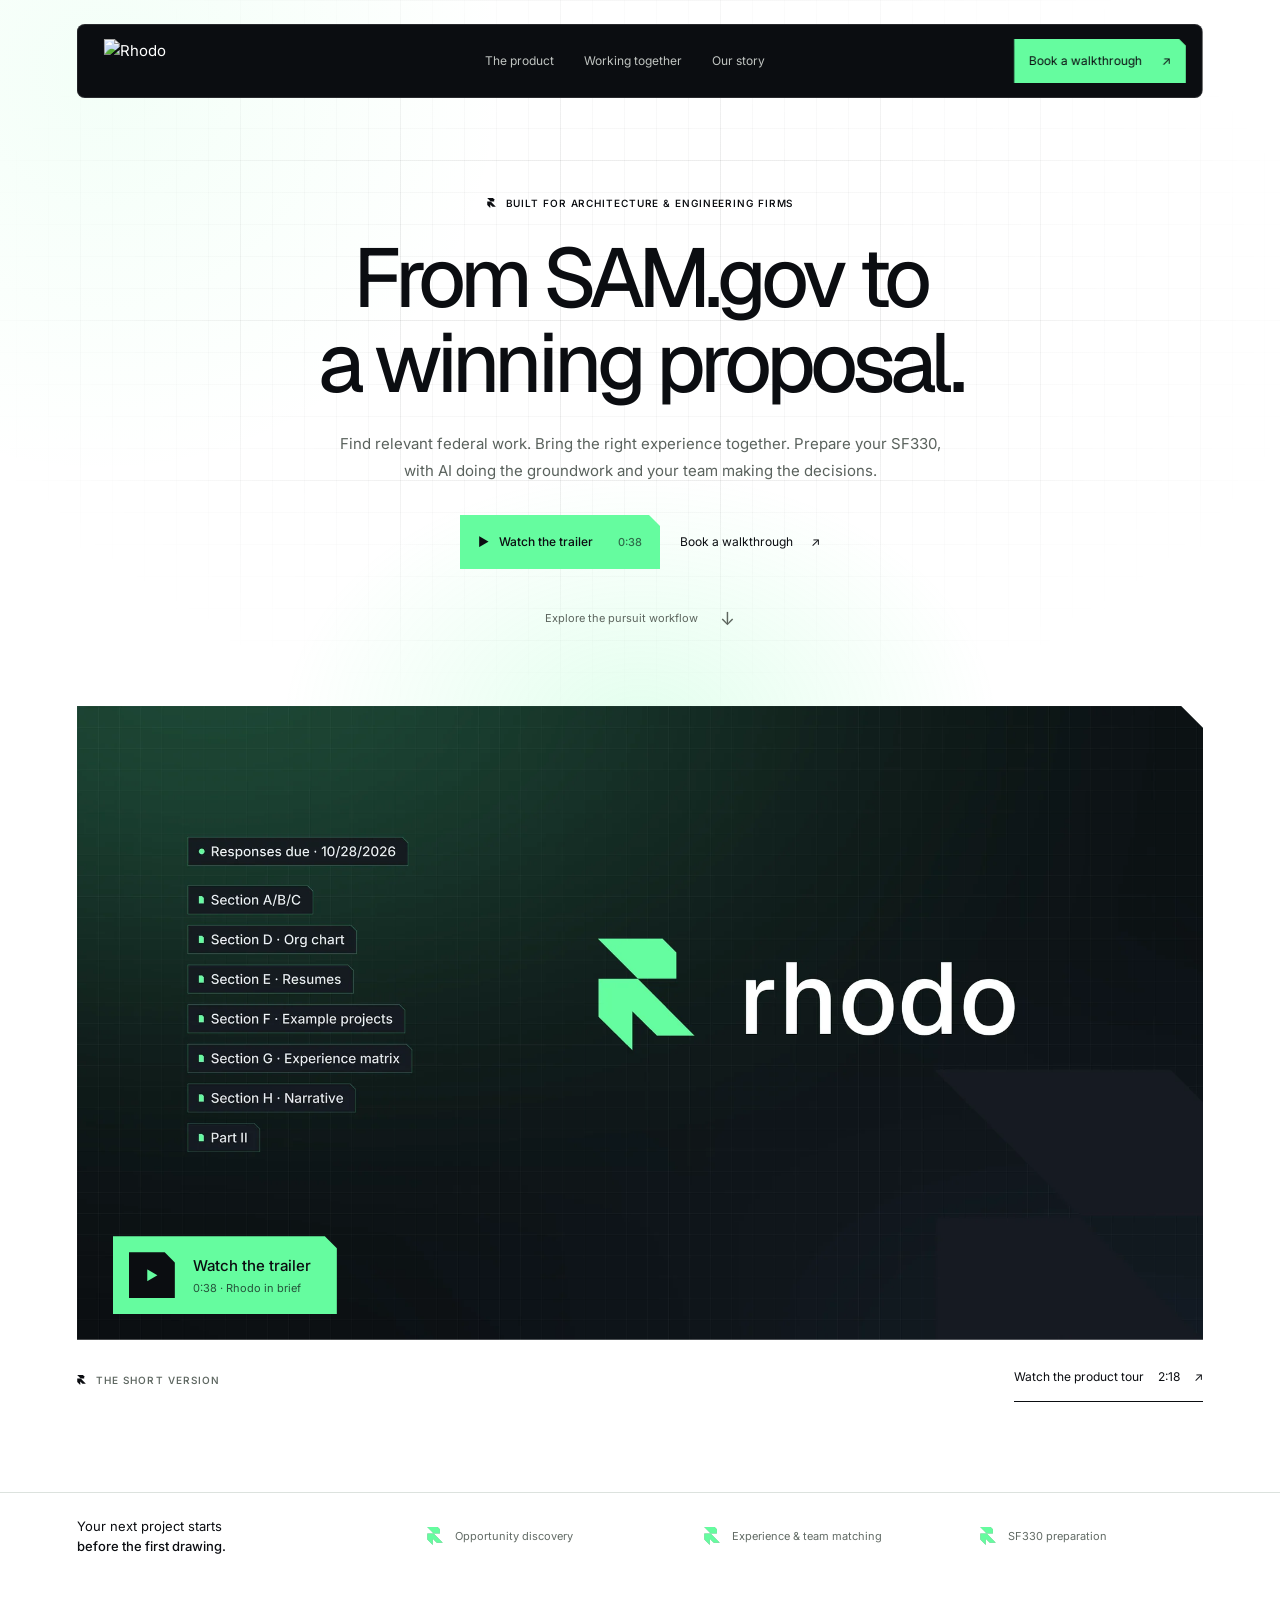
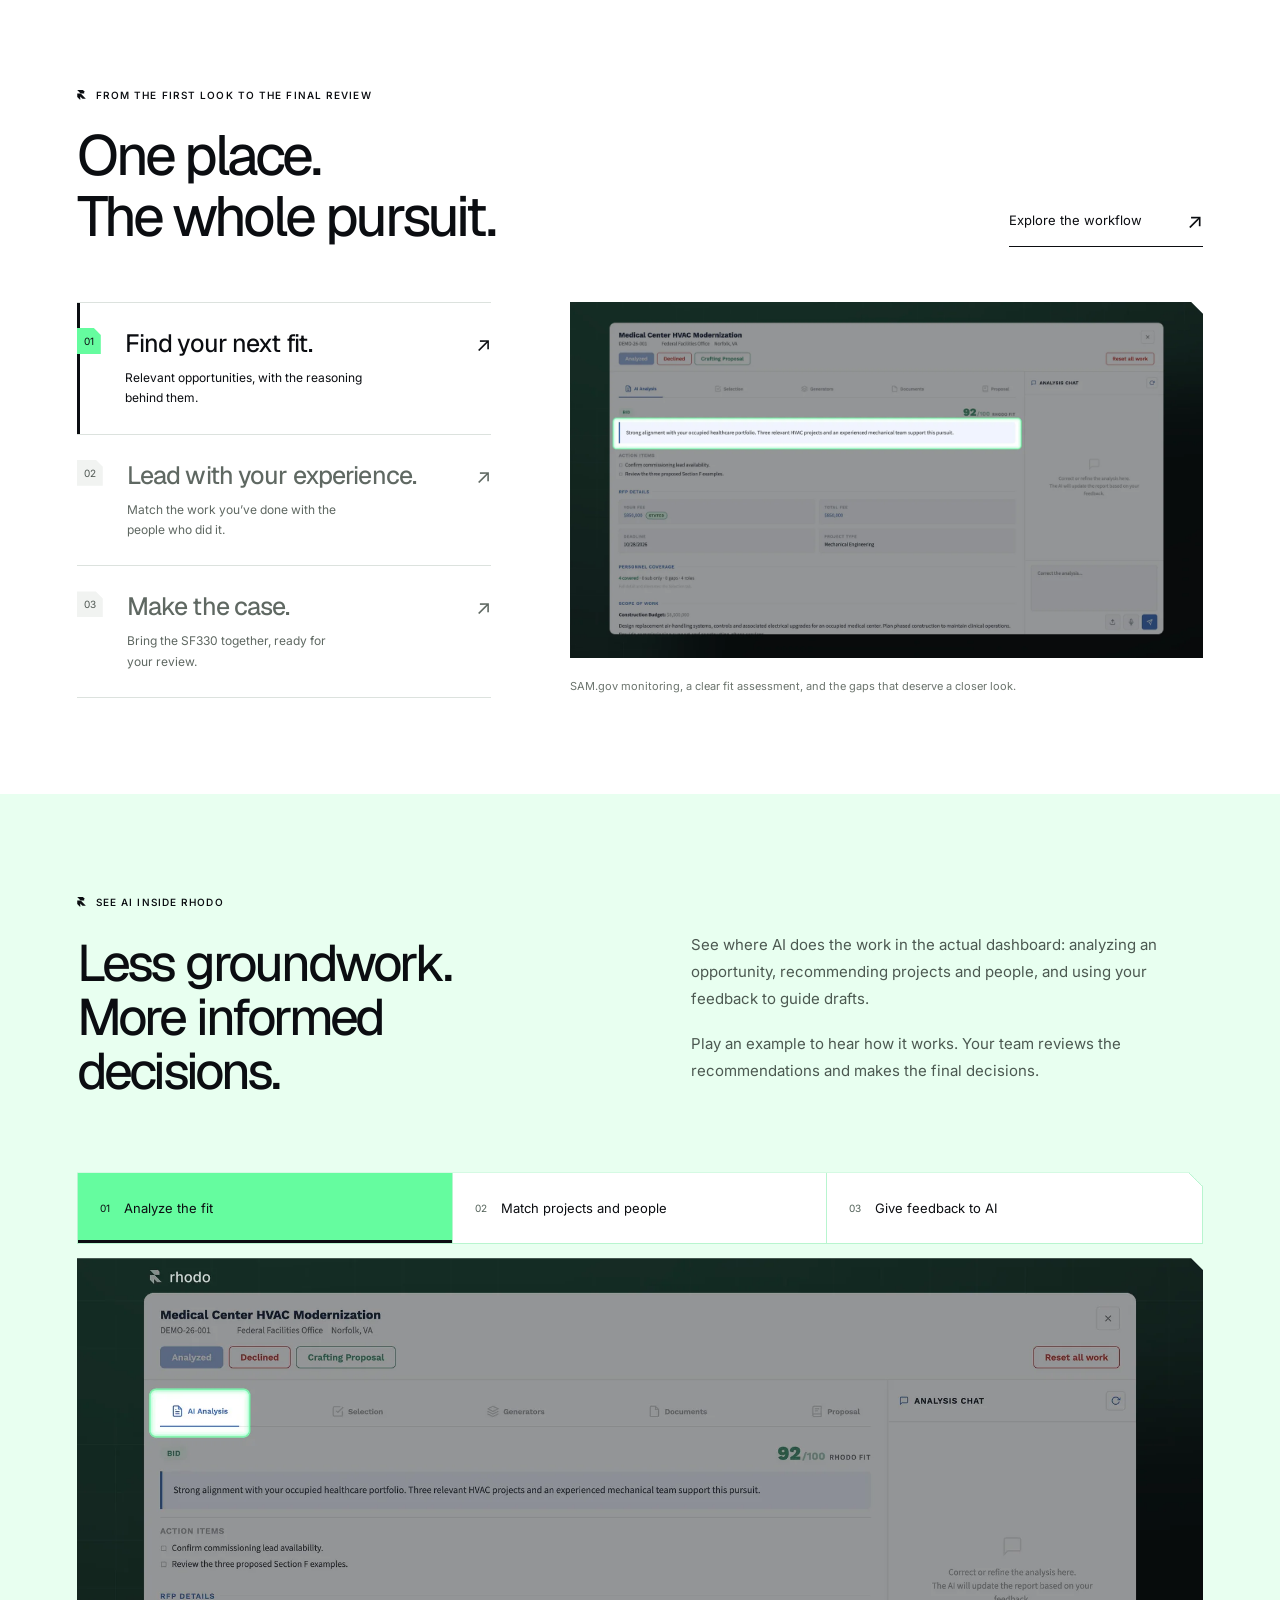
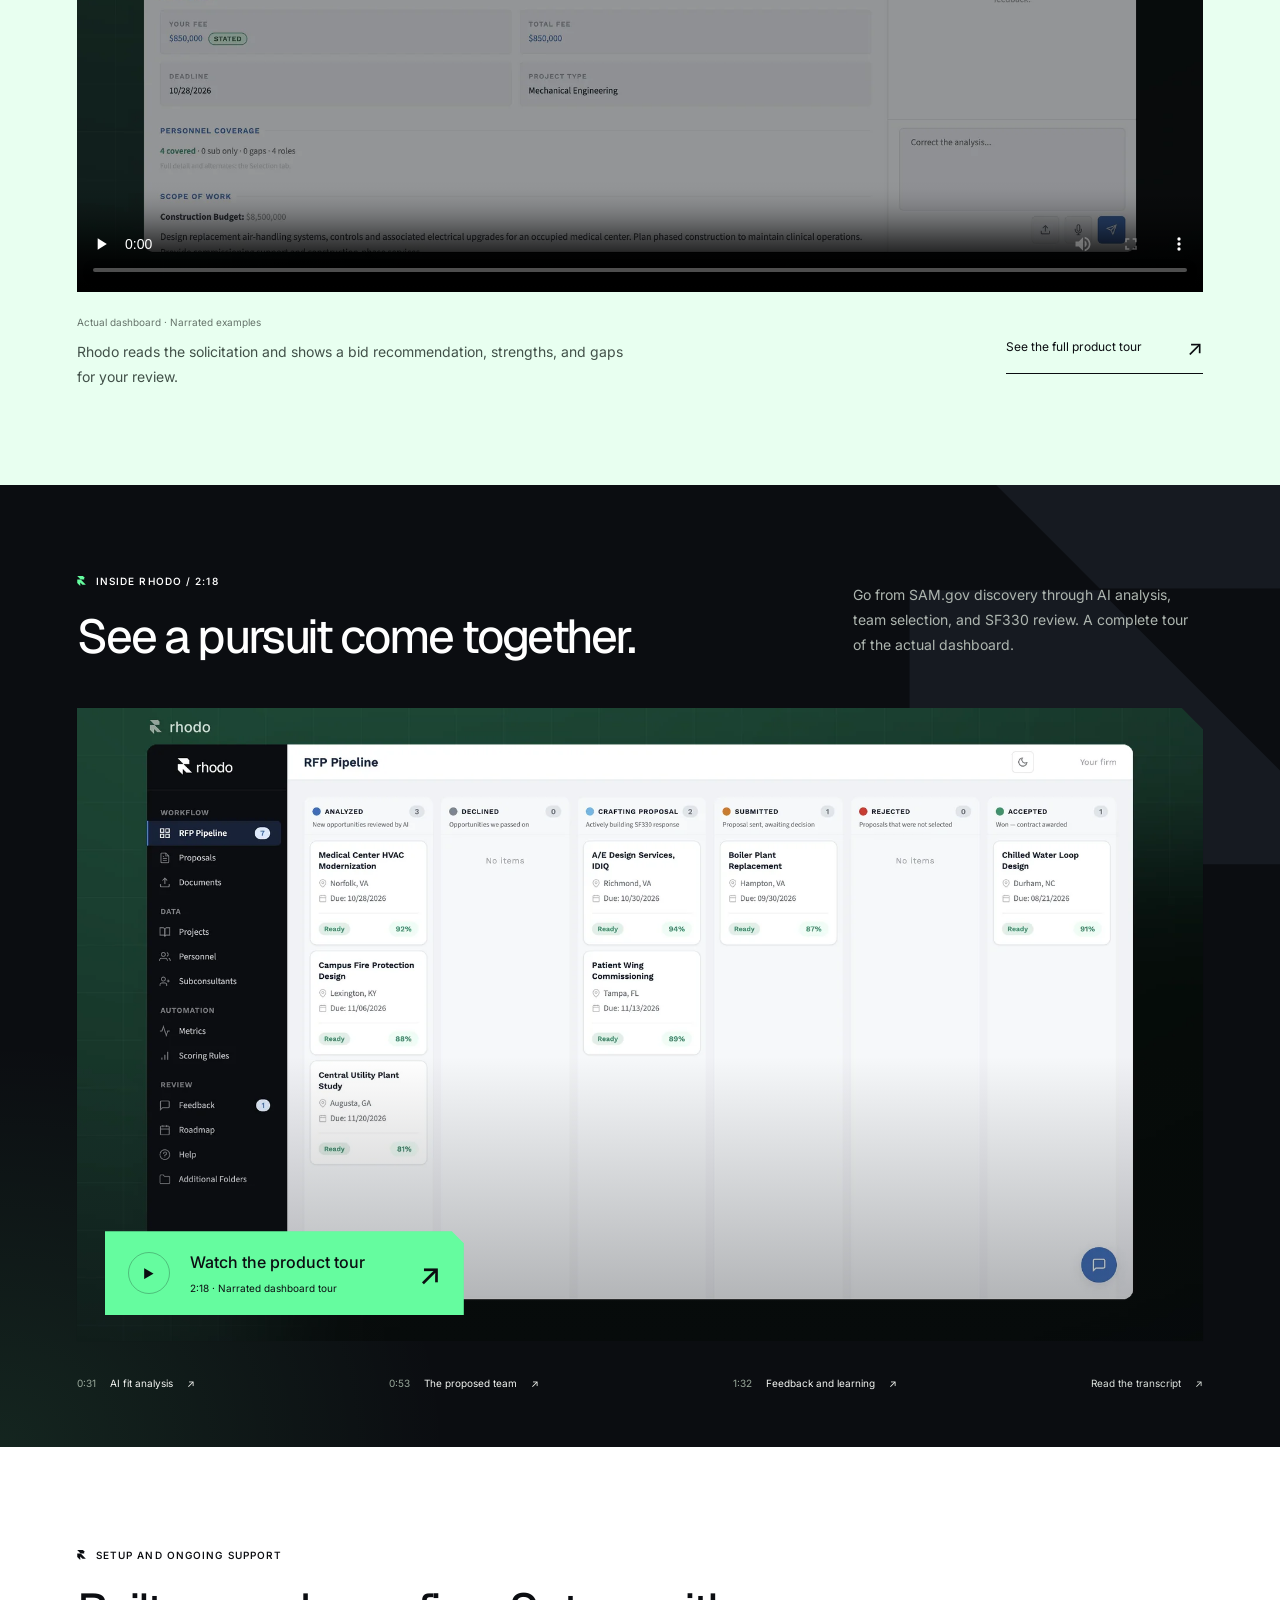
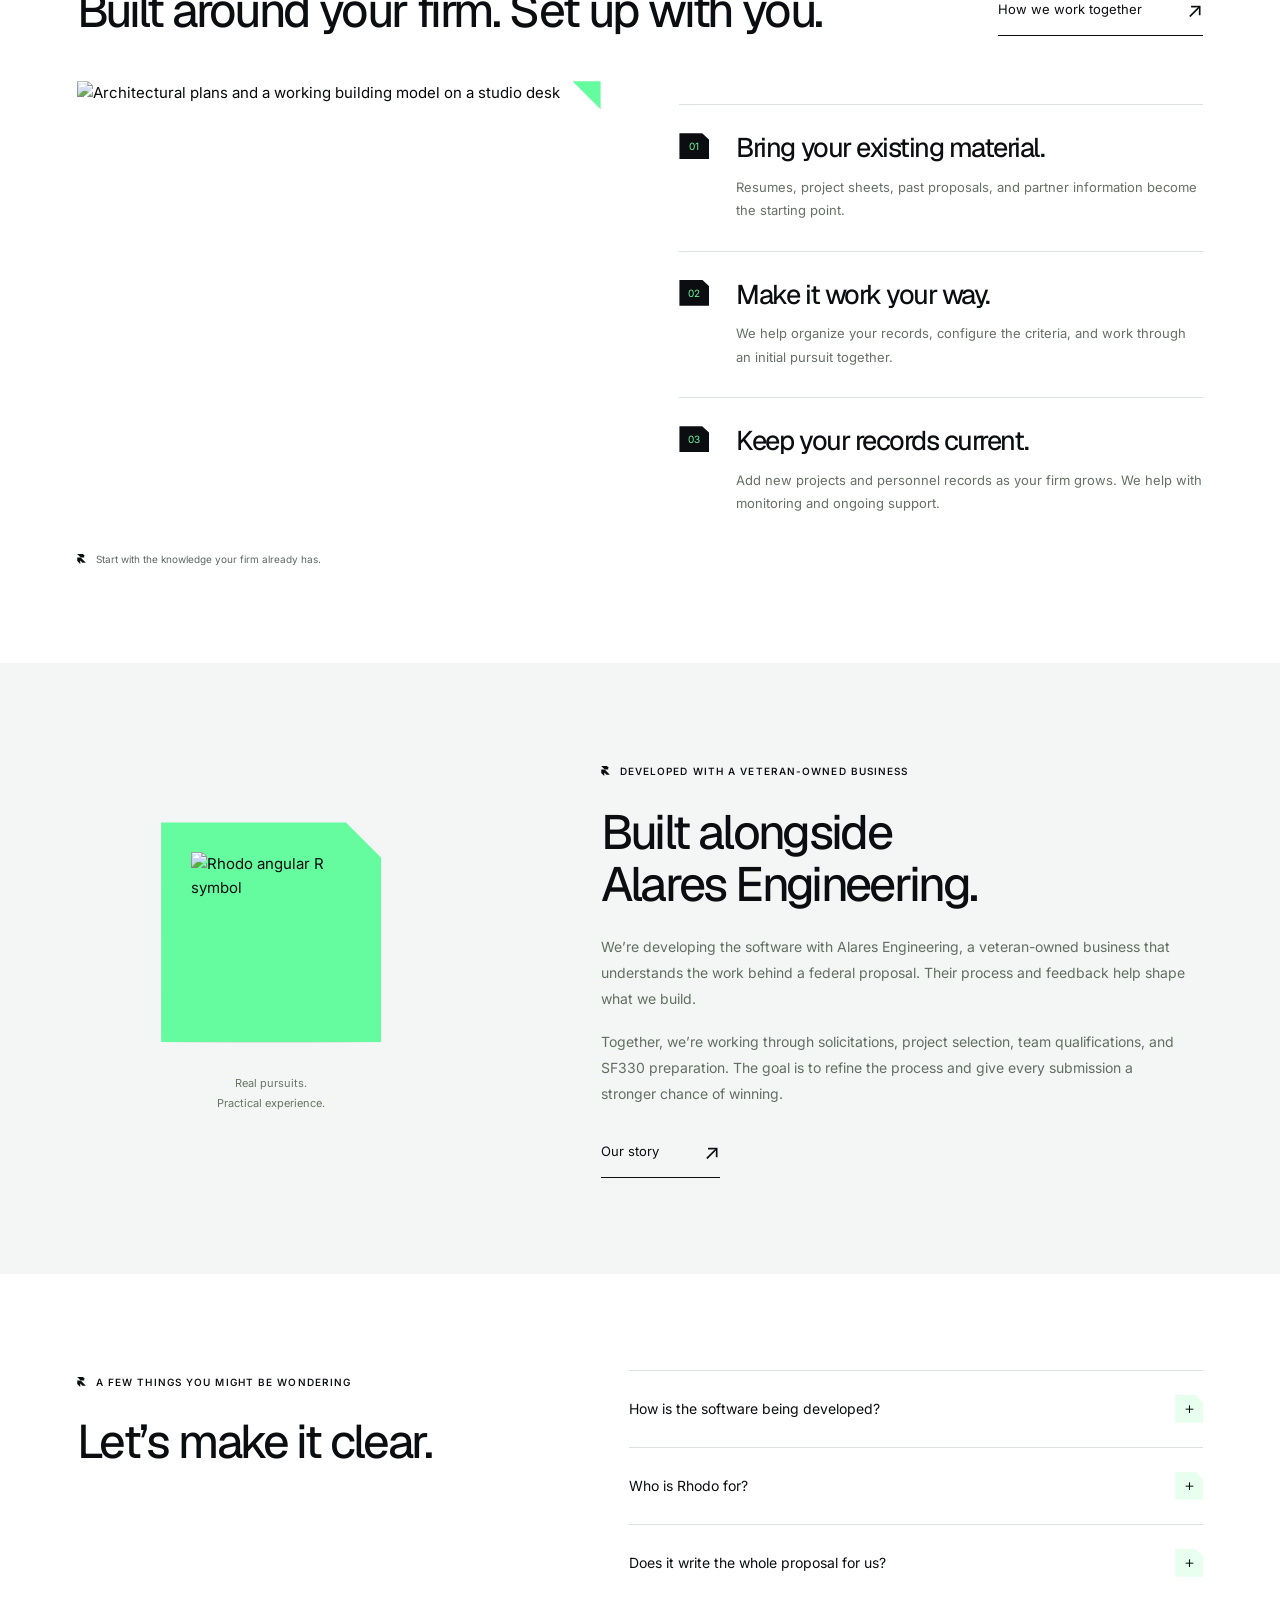
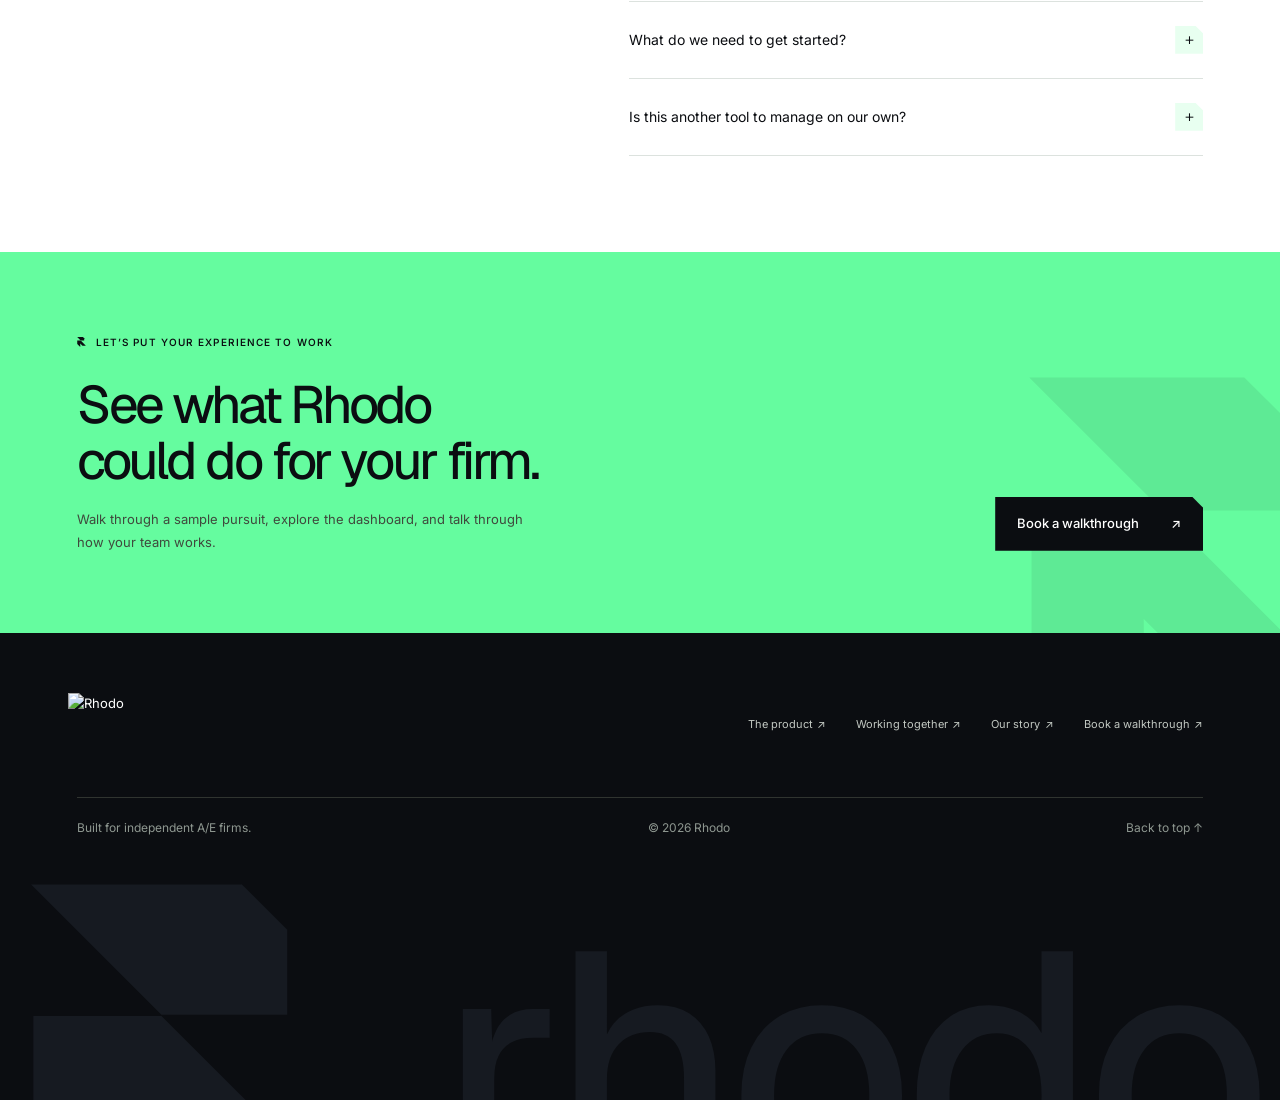
==== commit c985f4de: "Livelier trailer voice and a new closing line Roger re-voiced the trailer at Creative stability with" ====
--- a/public/index.html
+++ b/public/index.html
@@ -123,18 +123,18 @@
             controls
             playsinline
             preload="none"
-            poster="assets/rhodo-trailer-poster.webp?v=31"
+            poster="assets/rhodo-trailer-poster.webp?v=32"
             aria-label="Rhodo trailer"
           >
             <source
               media="(max-width: 800px), (max-height: 500px)"
-              src="assets/rhodo-trailer-720.mp4?v=31"
+              src="assets/rhodo-trailer-720.mp4?v=32"
               type="video/mp4"
             />
-            <source src="assets/rhodo-trailer.mp4?v=31" type="video/mp4" />
+            <source src="assets/rhodo-trailer.mp4?v=32" type="video/mp4" />
             <track
               kind="captions"
-              src="assets/rhodo-trailer.vtt?v=31"
+              src="assets/rhodo-trailer.vtt?v=32"
               srclang="en"
               label="English"
             />
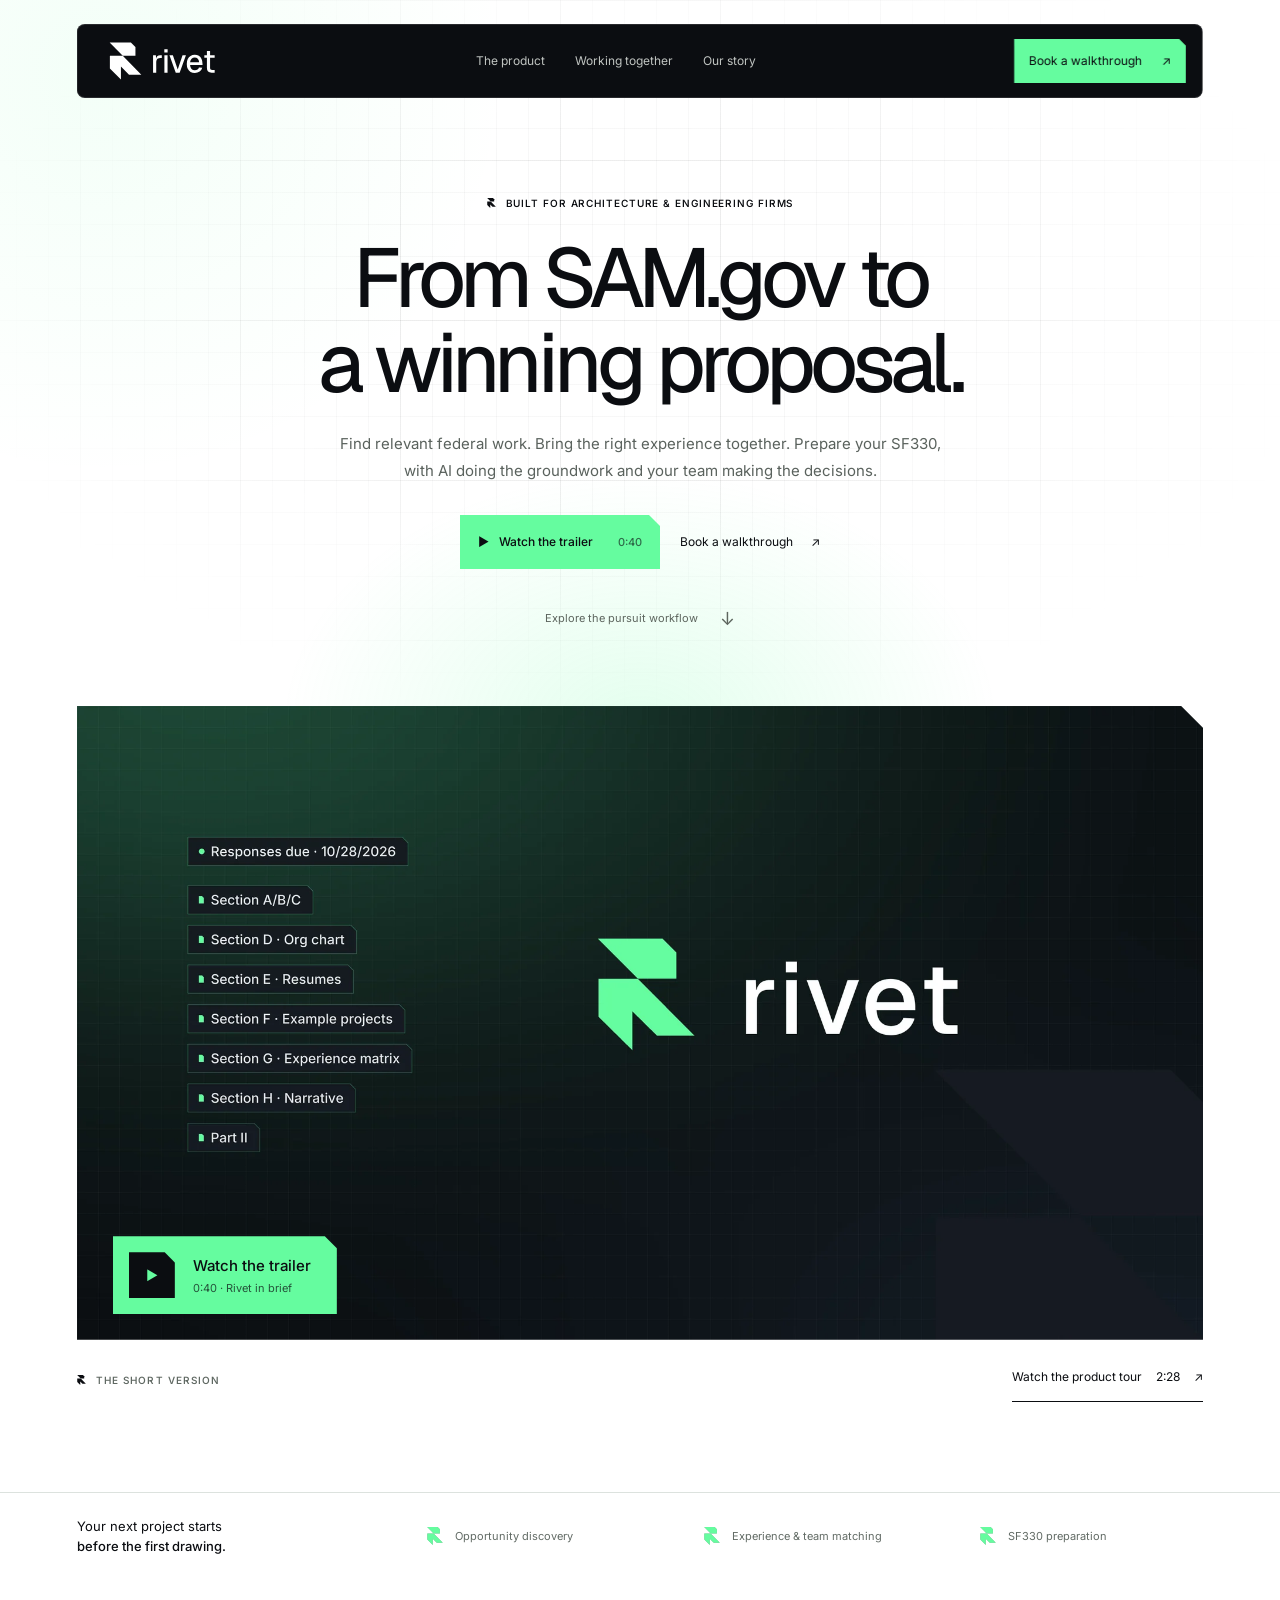
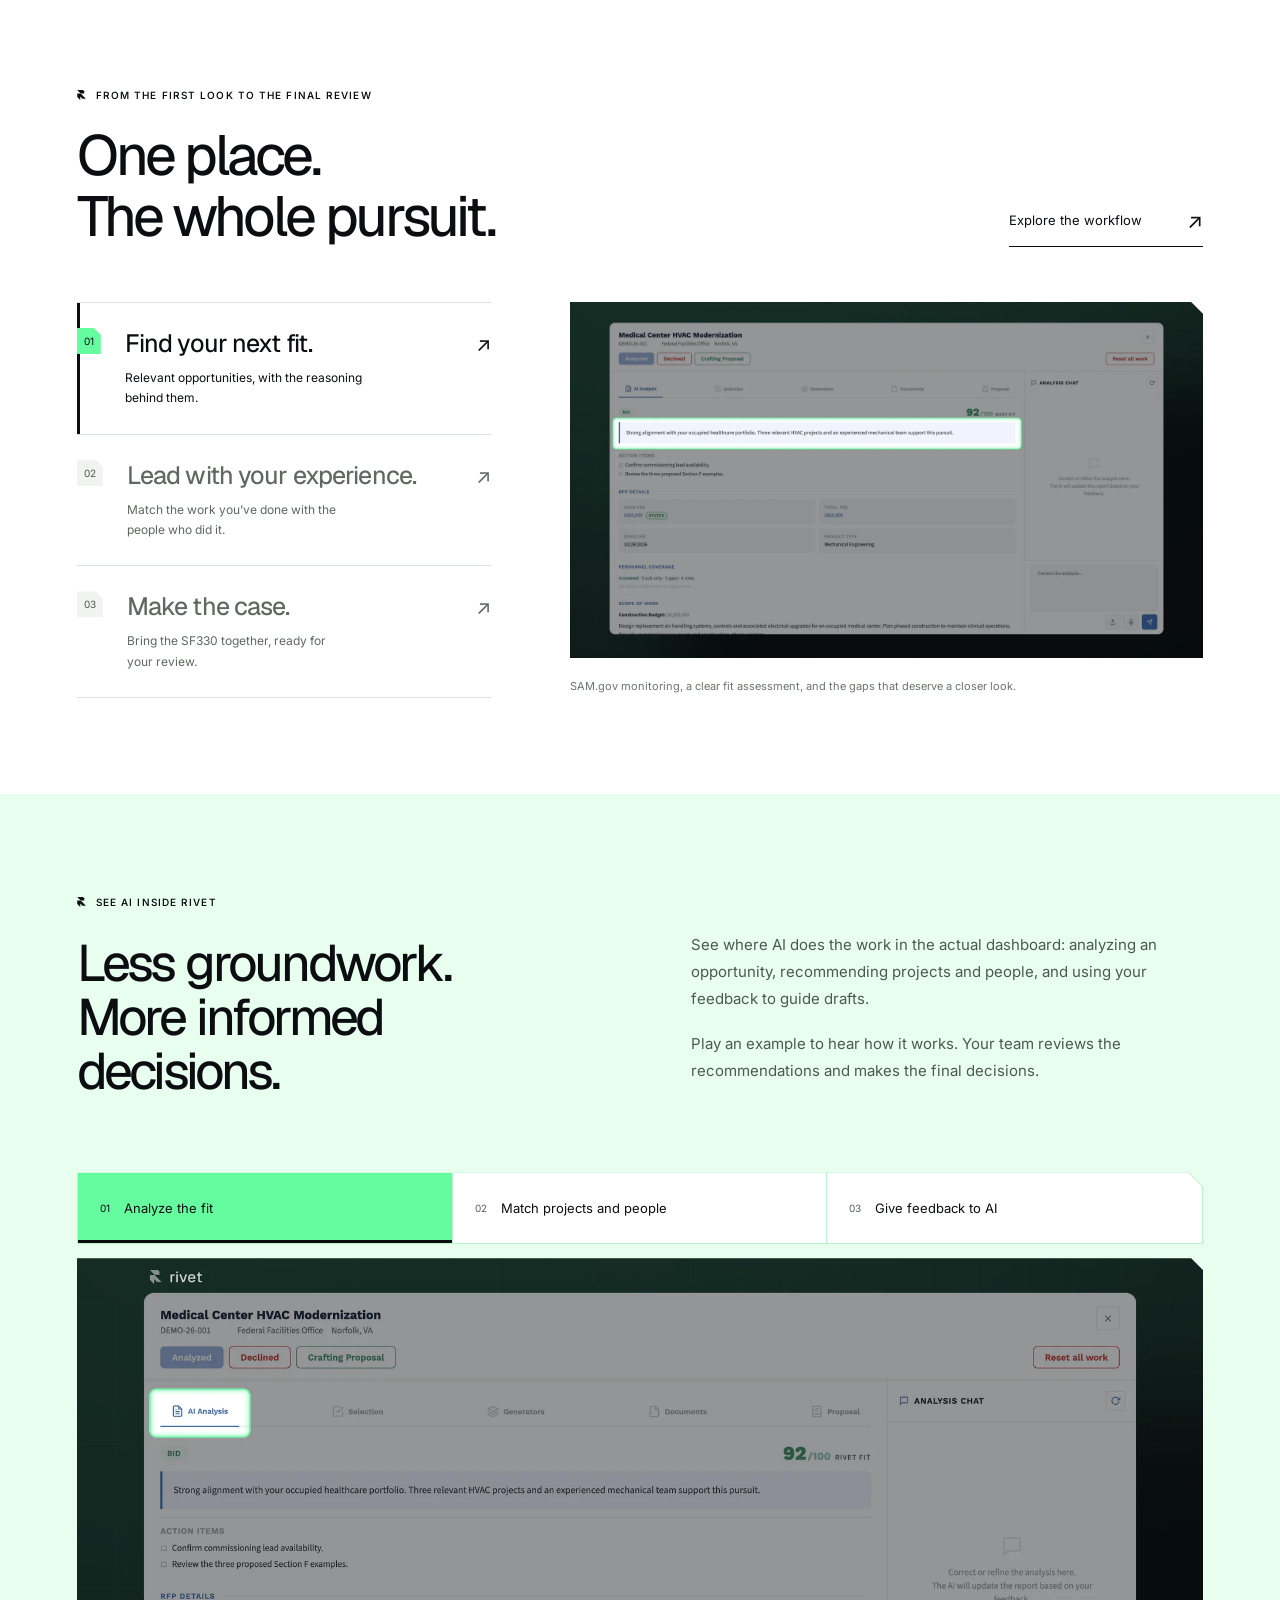
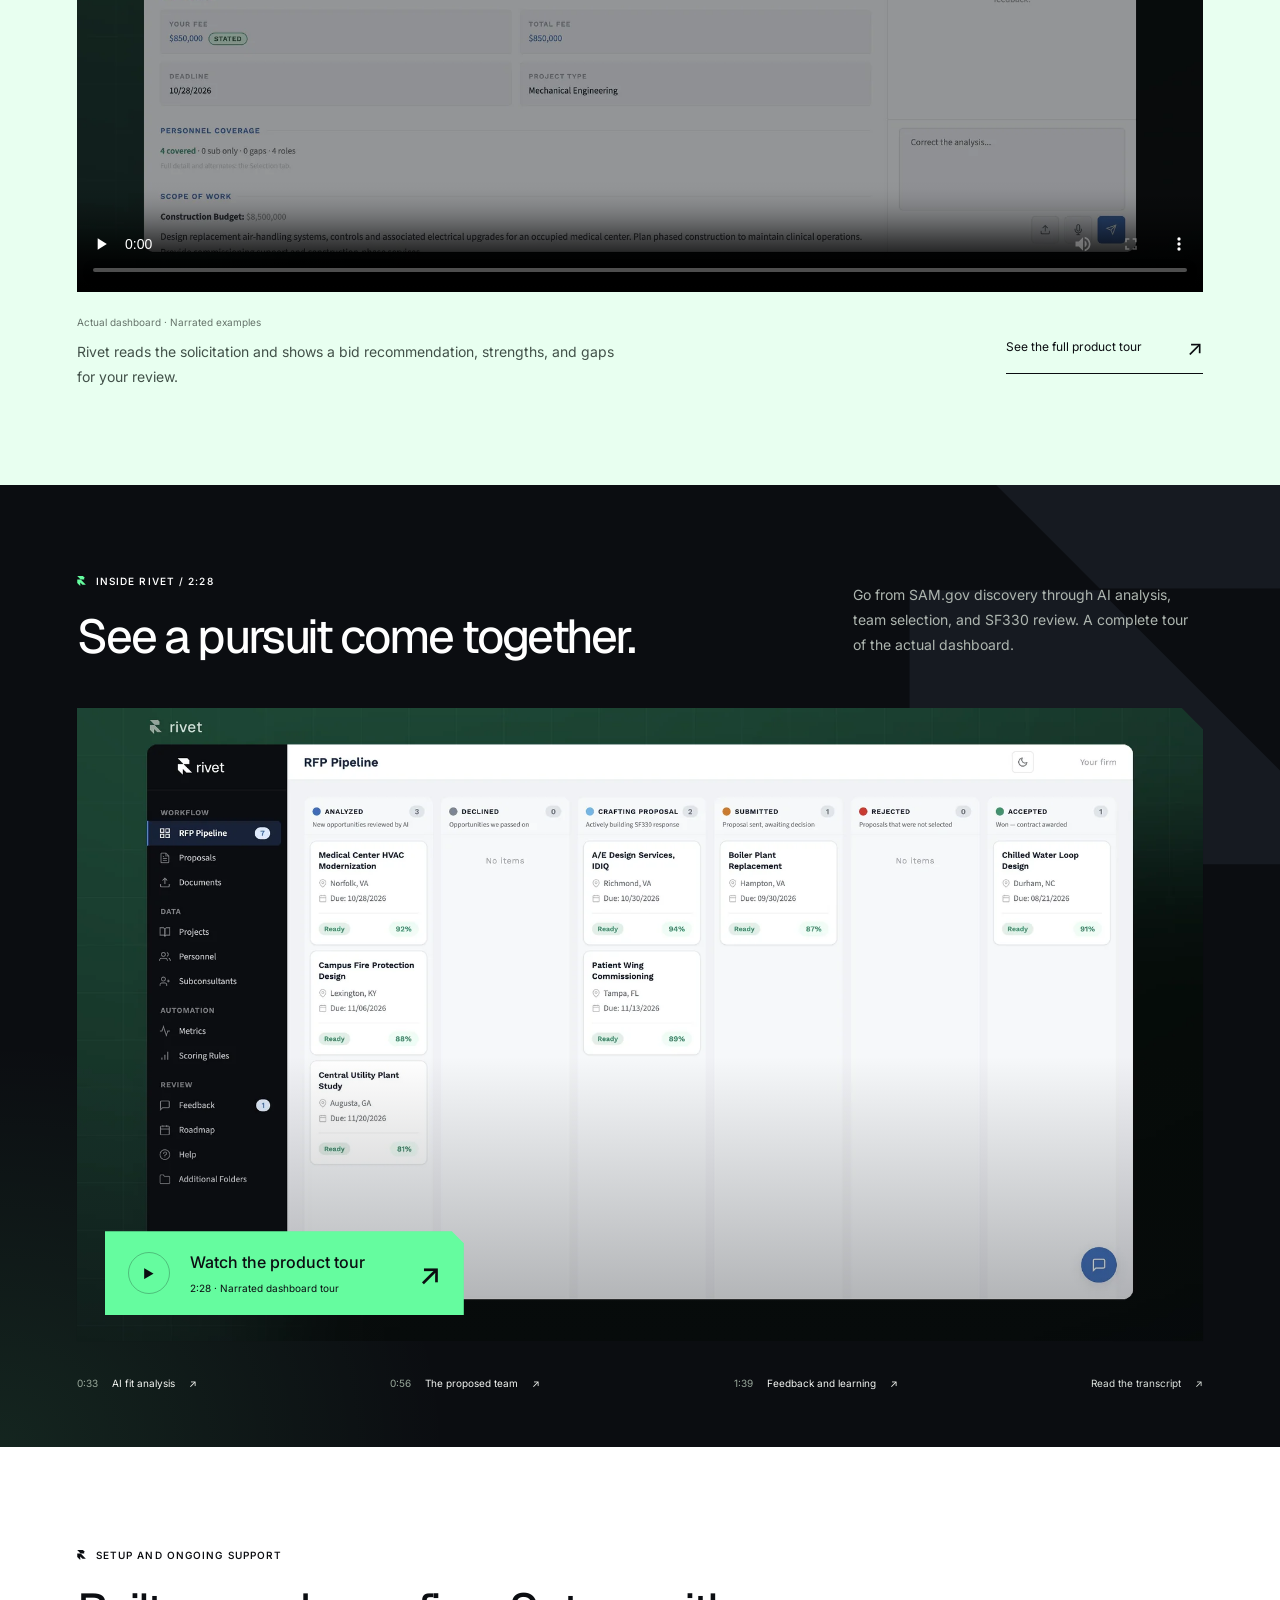
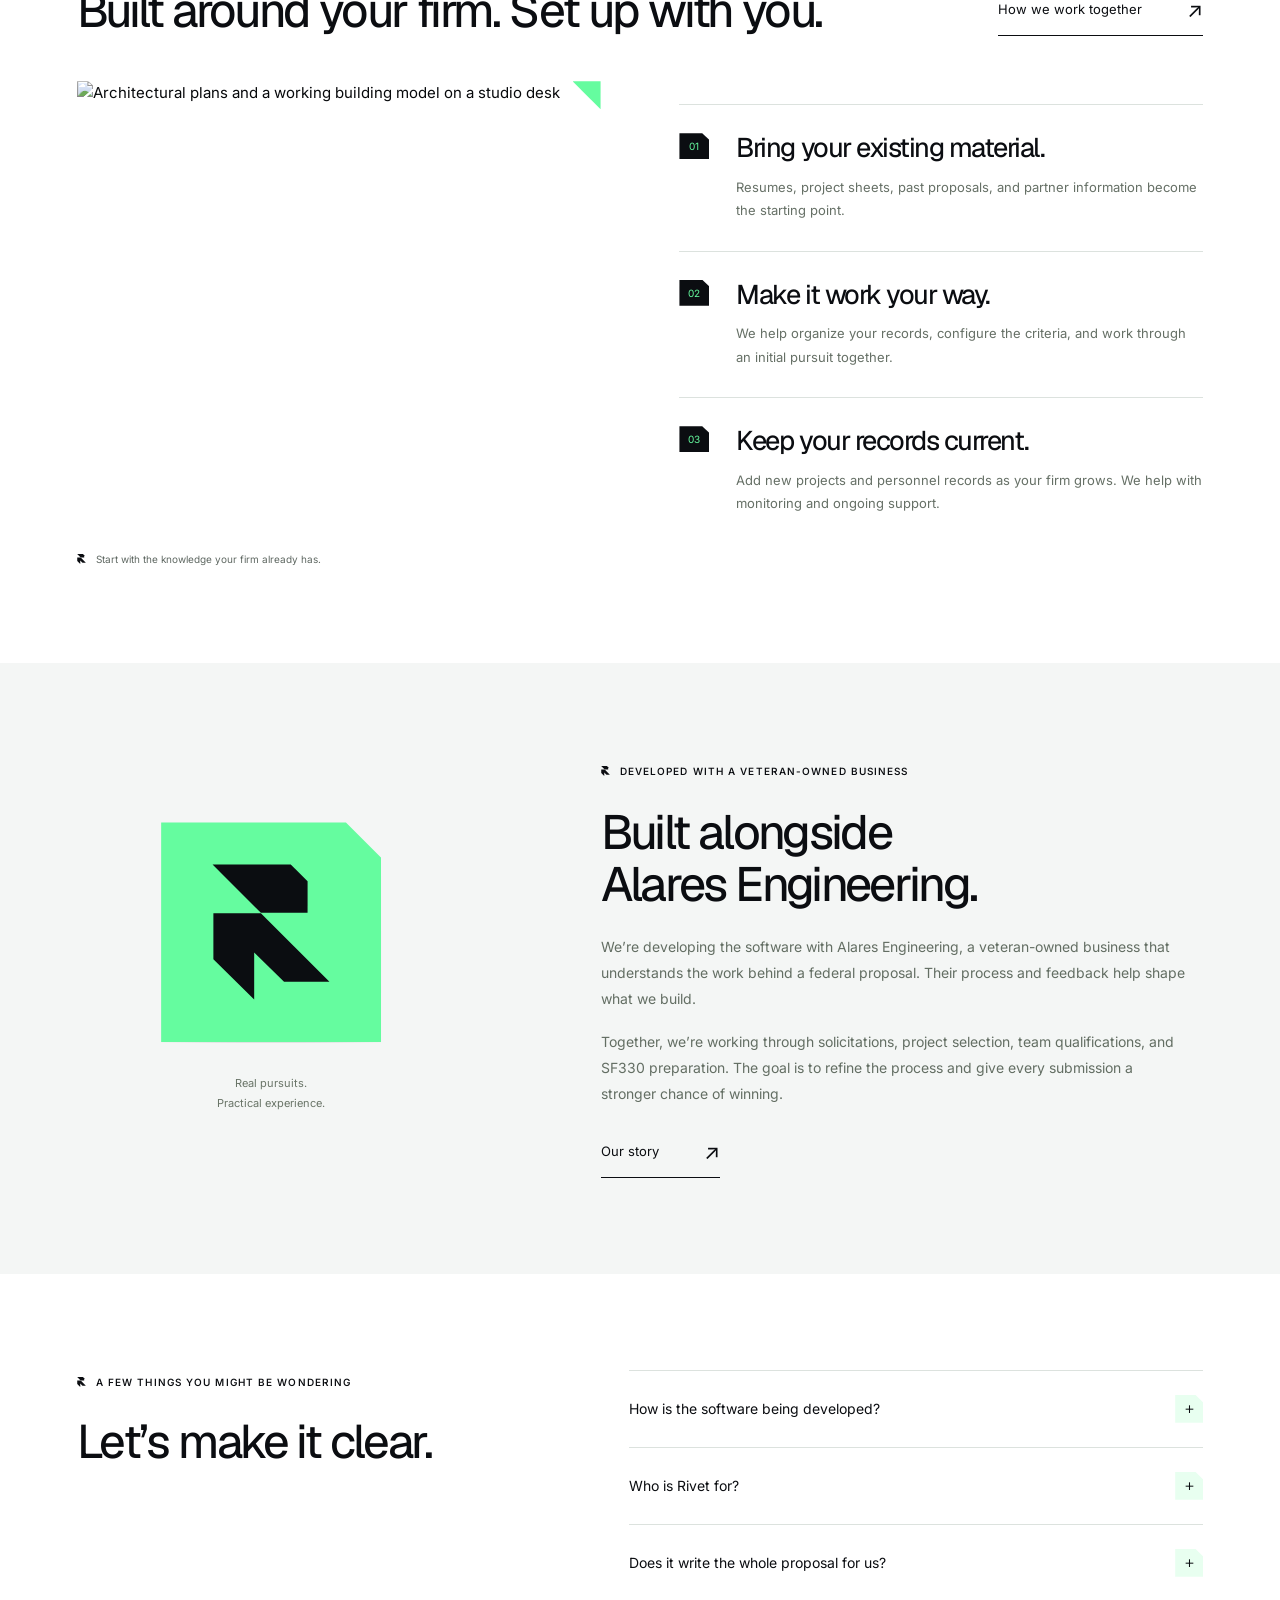
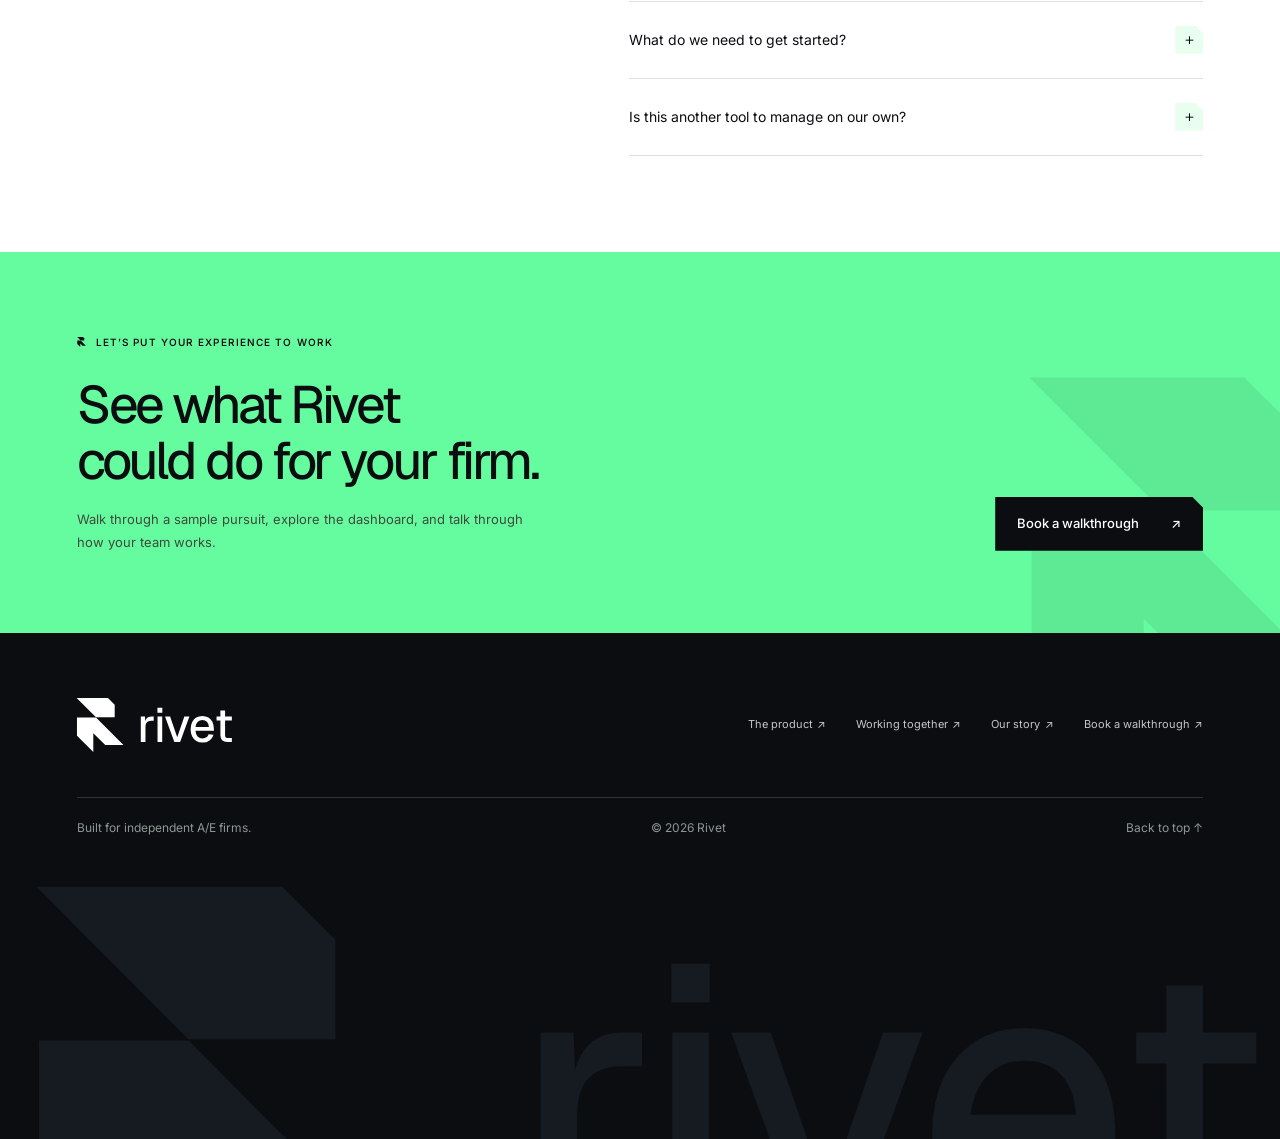
==== commit bda8d702: "Rename the product to Rivet, with a more natural trailer voice Everything that said Rhodo now says R" ====
--- a/public/index.html
+++ b/public/index.html
@@ -3,7 +3,7 @@
   <head>
     <meta charset="utf-8" />
     <meta name="viewport" content="width=device-width,initial-scale=1" />
-    <title>From SAM.gov to a winning proposal | Rhodo</title>
+    <title>From SAM.gov to a winning proposal | Rivet</title>
     <meta
       name="description"
       content="AI-assisted federal pursuits for architecture and engineering firms: find relevant SAM.gov work, match your experience, and prepare stronger SF330s."
@@ -11,34 +11,34 @@
     <meta name="theme-color" content="#0b0d11" />
     <meta
       property="og:title"
-      content="From SAM.gov to a winning proposal | Rhodo"
+      content="From SAM.gov to a winning proposal | Rivet"
     />
     <meta
       property="og:description"
       content="AI-assisted federal pursuits for architecture and engineering firms: find relevant SAM.gov work, match your experience, and prepare stronger SF330s."
     />
     <meta property="og:type" content="website" />
-    <meta property="og:site_name" content="Rhodo" />
+    <meta property="og:site_name" content="Rivet" />
     <meta
       property="og:image"
-      content="https://nicomaggioli.github.io/rhodo/assets/brand/og-image.png"
+      content="https://nicomaggioli.github.io/rivet/assets/brand/og-image.png"
     />
     <meta property="og:image:width" content="1200" />
     <meta property="og:image:height" content="630" />
     <meta
       property="og:image:alt"
-      content="The Rhodo logo with the lines “From SAM.gov to a winning proposal.” and “AI-assisted federal pursuits for A/E firms.”"
+      content="The Rivet logo with the lines “From SAM.gov to a winning proposal.” and “AI-assisted federal pursuits for A/E firms.”"
     />
     <meta name="twitter:card" content="summary_large_image" />
     <meta
       name="twitter:image:alt"
-      content="The Rhodo logo with the lines “From SAM.gov to a winning proposal.” and “AI-assisted federal pursuits for A/E firms.”"
+      content="The Rivet logo with the lines “From SAM.gov to a winning proposal.” and “AI-assisted federal pursuits for A/E firms.”"
     />
     <link rel="icon" href="assets/favicon.svg?v=22" type="image/svg+xml" />
     <link rel="apple-touch-icon" href="assets/brand/apple-touch-icon.png" />
-    <link rel="stylesheet" href="styles.css?v=26" />
-    <link rel="stylesheet" href="materials.css?v=23" />
-    <link rel="stylesheet" href="brand.css?v=10" />
+    <link rel="stylesheet" href="styles.css?v=27" />
+    <link rel="stylesheet" href="materials.css?v=24" />
+    <link rel="stylesheet" href="brand.css?v=11" />
     <link
       rel="preload"
       href="assets/fonts/geist.woff2"
@@ -53,19 +53,19 @@
       type="font/woff2"
       crossorigin
     />
-    <script src="app.js?v=34" defer></script>
-    <link rel="canonical" href="https://nicomaggioli.github.io/rhodo/" />
-    <meta property="og:url" content="https://nicomaggioli.github.io/rhodo/" />
+    <script src="app.js?v=35" defer></script>
+    <link rel="canonical" href="https://nicomaggioli.github.io/rivet/" />
+    <meta property="og:url" content="https://nicomaggioli.github.io/rivet/" />
   </head>
   <body>
     <a class="skip-link" href="#main">Skip to&nbsp;content</a>
     <header class="site-header">
-      <a class="brand" href="index.html" aria-label="Rhodo home"
+      <a class="brand" href="index.html" aria-label="Rivet home"
         ><img
-          src="assets/rhodo-logo-light.svg?v=22"
-          width="194"
+          src="assets/rivet-logo-light.svg?v=22"
+          width="167"
           height="64"
-          alt="Rhodo"
+          alt="Rivet"
       /></a>
       <nav class="desktop-nav" aria-label="Main navigation">
         <a href="system.html">The&nbsp;product</a
@@ -104,7 +104,7 @@
           <div class="hero-actions">
             <button class="button black" data-play-teaser>
               <span class="play-glyph" aria-hidden="true">▶</span> Watch the
-              trailer <span class="button-time" data-teaser-length>0:38</span>
+              trailer <span class="button-time" data-teaser-length>0:40</span>
             </button>
             <a class="hero-text-link" href="contact.html"
               >Book a&nbsp;walkthrough <span aria-hidden="true">↗</span></a
@@ -116,25 +116,25 @@
           >
         </div>
       </section>
-      <section class="trailer-section" id="trailer" aria-label="Rhodo trailer">
+      <section class="trailer-section" id="trailer" aria-label="Rivet trailer">
         <div class="trailer-screen" data-teaser>
           <video
             id="teaser-video"
             controls
             playsinline
             preload="none"
-            poster="assets/rhodo-trailer-poster.webp?v=32"
-            aria-label="Rhodo trailer"
+            poster="assets/rivet-trailer-poster.webp?v=34"
+            aria-label="Rivet trailer"
           >
             <source
               media="(max-width: 800px), (max-height: 500px)"
-              src="assets/rhodo-trailer-720.mp4?v=32"
+              src="assets/rivet-trailer-720.mp4?v=34"
               type="video/mp4"
             />
-            <source src="assets/rhodo-trailer.mp4?v=32" type="video/mp4" />
+            <source src="assets/rivet-trailer.mp4?v=34" type="video/mp4" />
             <track
               kind="captions"
-              src="assets/rhodo-trailer.vtt?v=32"
+              src="assets/rivet-trailer.vtt?v=34"
               srclang="en"
               label="English"
             />
@@ -143,7 +143,7 @@
             <span class="play-glyph" aria-hidden="true">▶</span
             ><span
               >Watch the trailer<small
-                ><span data-teaser-length>0:38</span> · Rhodo in brief</small
+                ><span data-teaser-length>0:40</span> · Rivet in brief</small
               ></span
             >
           </button>
@@ -151,7 +151,7 @@
         <div class="trailer-meta">
           <p class="eyebrow">The short version</p>
           <button type="button" data-trailer>
-            Watch the product tour <span data-demo-length>2:18</span>
+            Watch the product tour <span data-demo-length>2:28</span>
             <span aria-hidden="true">↗</span>
           </button>
         </div>
@@ -240,7 +240,7 @@
             >
               <div class="feature-image">
                 <img
-                  src="assets/workflow-discover.webp?v=1"
+                  src="assets/workflow-discover.webp?v=34"
                   alt="Actual dashboard: bid recommendation, fit score, and action items"
                   loading="lazy"
                 />
@@ -259,7 +259,7 @@
             >
               <div class="feature-image">
                 <img
-                  src="assets/workflow-match.webp?v=1"
+                  src="assets/workflow-match.webp?v=34"
                   alt="Actual dashboard: selected personnel and their project experience"
                   loading="lazy"
                 />
@@ -278,7 +278,7 @@
             >
               <div class="feature-image">
                 <img
-                  src="assets/workflow-prepare.webp?v=1"
+                  src="assets/workflow-prepare.webp?v=34"
                   alt="Actual dashboard: SF330 section status and compiled proposal"
                   loading="lazy"
                 />
@@ -295,7 +295,7 @@
         <div class="section">
           <div class="ai-dashboard-intro">
             <div class="learning-copy">
-              <p class="eyebrow">See AI inside&nbsp;Rhodo</p>
+              <p class="eyebrow">See AI inside&nbsp;Rivet</p>
               <h2 class="ai-learning-heading">
                 <span>Less groundwork.</span><span>More informed</span
                 ><span>decisions.</span>
@@ -324,13 +324,13 @@
                 data-ai-clip="analysis"
                 aria-pressed="true"
                 aria-controls="ai-dashboard-video"
-                data-src="assets/ai-analysis.mp4?v=31"
-                data-src-small="assets/ai-analysis-720.mp4?v=31"
-                data-captions="assets/ai-analysis.vtt?v=31"
-                data-poster="assets/ai-analysis.webp?v=31"
+                data-src="assets/ai-analysis.mp4?v=34"
+                data-src-small="assets/ai-analysis-720.mp4?v=34"
+                data-captions="assets/ai-analysis.vtt?v=34"
+                data-poster="assets/ai-analysis.webp?v=34"
                 data-title="AI opportunity analysis"
-                data-caption="Rhodo reads the solicitation and shows a bid recommendation, strengths, and gaps for your review."
-                data-narration="31.35"
+                data-caption="Rivet reads the solicitation and shows a bid recommendation, strengths, and gaps for your review."
+                data-narration="33.15"
               >
                 <span>01</span>Analyze the&nbsp;fit
               </button>
@@ -339,13 +339,13 @@
                 data-ai-clip="matching"
                 aria-pressed="false"
                 aria-controls="ai-dashboard-video"
-                data-src="assets/ai-matching.mp4?v=31"
-                data-src-small="assets/ai-matching-720.mp4?v=31"
-                data-captions="assets/ai-matching.vtt?v=31"
-                data-poster="assets/ai-matching.webp?v=31"
+                data-src="assets/ai-matching.mp4?v=34"
+                data-src-small="assets/ai-matching-720.mp4?v=34"
+                data-captions="assets/ai-matching.vtt?v=34"
+                data-poster="assets/ai-matching.webp?v=34"
                 data-title="AI project and team recommendations"
                 data-caption="Review suggested projects, compare personnel, and see the experience connecting your proposed team."
-                data-narration="45.91"
+                data-narration="49.04"
               >
                 <span>02</span>Match projects and&nbsp;people
               </button>
@@ -354,13 +354,13 @@
                 data-ai-clip="feedback"
                 aria-pressed="false"
                 aria-controls="ai-dashboard-video"
-                data-src="assets/ai-feedback.mp4?v=31"
-                data-src-small="assets/ai-feedback-720.mp4?v=31"
-                data-captions="assets/ai-feedback.vtt?v=31"
-                data-poster="assets/ai-feedback.webp?v=31"
+                data-src="assets/ai-feedback.mp4?v=34"
+                data-src-small="assets/ai-feedback-720.mp4?v=34"
+                data-captions="assets/ai-feedback.vtt?v=34"
+                data-poster="assets/ai-feedback.webp?v=34"
                 data-title="AI corrections and saved feedback"
                 data-caption="Tell the assistant what needs changing, then save feedback that can guide future proposal drafts."
-                data-narration="92.8"
+                data-narration="99.76"
               >
                 <span>03</span>Give feedback to&nbsp;AI
               </button>
@@ -372,15 +372,15 @@
               controls
               playsinline
               preload="none"
-              poster="assets/ai-analysis.webp?v=31"
-              src="assets/ai-analysis.mp4?v=31"
+              poster="assets/ai-analysis.webp?v=34"
+              src="assets/ai-analysis.mp4?v=34"
               aria-label="AI opportunity analysis"
               aria-describedby="ai-dashboard-caption"
             >
               <track
                 id="ai-dashboard-captions"
                 kind="captions"
-                src="assets/ai-analysis.vtt?v=31"
+                src="assets/ai-analysis.vtt?v=34"
                 srclang="en"
                 label="English"
               />
@@ -393,14 +393,14 @@
                   Actual dashboard · Narrated&nbsp;examples
                 </p>
                 <p id="ai-dashboard-caption">
-                  Rhodo reads the solicitation and shows a bid recommendation,
+                  Rivet reads the solicitation and shows a bid recommendation,
                   strengths, and gaps for your&nbsp;review.
                 </p>
               </div>
               <button
                 class="text-link"
                 data-trailer
-                data-start="31.35"
+                data-start="33.15"
                 data-ai-narration
               >
                 See the full product&nbsp;tour <span aria-hidden="true">↗</span>
@@ -413,7 +413,7 @@
         <div class="section film-inner">
           <div class="section-head">
             <div>
-              <p class="eyebrow">Inside Rhodo / 2:18</p>
+              <p class="eyebrow">Inside Rivet / 2:28</p>
               <h2>See a pursuit come&nbsp;together.</h2>
             </div>
             <p>
@@ -423,7 +423,7 @@
           </div>
           <button class="demo-screen" data-trailer>
             <img
-              src="assets/demo-poster.webp?v=31"
+              src="assets/demo-poster.webp?v=34"
               width="1920"
               height="1080"
               alt=""
@@ -432,7 +432,7 @@
               ><span class="play-glyph" aria-hidden="true">▶</span
               ><span
                 >Watch the product tour<small
-                  >2:18 · Narrated dashboard&nbsp;tour</small
+                  >2:28 · Narrated dashboard&nbsp;tour</small
                 ></span
               ><span class="demo-arrow" aria-hidden="true">↗</span></span
             >
@@ -442,14 +442,14 @@
             role="group"
             aria-label="Start the tour at a chapter"
           >
-            <button data-trailer data-start="31.35">
-              0:31 <span>AI fit&nbsp;analysis</span>
+            <button data-trailer data-start="33.15">
+              0:33 <span>AI fit&nbsp;analysis</span>
               <span aria-hidden="true">↗</span></button
-            ><button data-trailer data-start="53.33">
-              0:53 <span>The proposed&nbsp;team</span>
+            ><button data-trailer data-start="56.52">
+              0:56 <span>The proposed&nbsp;team</span>
               <span aria-hidden="true">↗</span></button
-            ><button data-trailer data-start="92.8">
-              1:32 <span>Feedback and&nbsp;learning</span>
+            ><button data-trailer data-start="99.76">
+              1:39 <span>Feedback and&nbsp;learning</span>
               <span aria-hidden="true">↗</span></button
             ><a href="demo-transcript.html">Read the&nbsp;transcript <span aria-hidden="true">↗</span></a>
           </div>
@@ -512,10 +512,10 @@
       <section class="founder-section section" id="founders">
         <div class="founder-mark">
           <img
-            src="assets/rhodo-mark.svg?v=22"
+            src="assets/rivet-mark.svg?v=22"
             width="150"
             height="150"
-            alt="Rhodo angular R symbol"
+            alt="Rivet angular R symbol"
           /><span>Real pursuits.<br />Practical&nbsp;experience.</span>
         </div>
         <div class="founder-copy">
@@ -557,7 +557,7 @@
             </p>
           </details>
           <details>
-            <summary>Who is Rhodo&nbsp;for?<span aria-hidden="true">+</span></summary>
+            <summary>Who is Rivet&nbsp;for?<span aria-hidden="true">+</span></summary>
             <p>
               Small and independent architecture and engineering firms pursuing
               federal work, especially teams preparing SF330 qualifications. It
@@ -591,7 +591,7 @@
               Is this another tool to manage on our&nbsp;own?<span aria-hidden="true">+</span>
             </summary>
             <p>
-              Rhodo is set up and supported with your firm. We help organize the
+              Rivet is set up and supported with your firm. We help organize the
               source material, configure your pursuit criteria, and agree on the
               scope of ongoing monitoring and&nbsp;support.
             </p>
@@ -603,7 +603,7 @@
         <div>
           <p class="eyebrow">Let’s put your experience to&nbsp;work</p>
           <h2 class="closing-headline">
-            <span>See what Rhodo</span> <span>could do for your firm.</span>
+            <span>See what Rivet</span> <span>could do for your firm.</span>
           </h2>
           <p>
             Walk through a sample pursuit, explore the dashboard, and talk
@@ -617,11 +617,11 @@
     </main>
     <footer class="footer">
       <div class="footer-top">
-        <a href="index.html" aria-label="Rhodo home"
+        <a href="index.html" aria-label="Rivet home"
           ><img
-            src="assets/rhodo-logo-light.svg?v=22"
-            alt="Rhodo"
-            width="194"
+            src="assets/rivet-logo-light.svg?v=22"
+            alt="Rivet"
+            width="167"
             height="64"
         /></a>
         <nav aria-label="Footer navigation">
@@ -633,7 +633,7 @@
       </div>
       <div class="footer-bottom">
         <span>Built for independent A/E&nbsp;firms.</span
-        ><span>© 2026&nbsp;Rhodo</span
+        ><span>© 2026&nbsp;Rivet</span
         ><a href="#main">Back to&nbsp;top <span aria-hidden="true">↑</span></a>
       </div>
     </footer>
@@ -647,26 +647,26 @@
       </div>
       <video
         id="full-video"
-        aria-label="Rhodo product tour"
+        aria-label="Rivet product tour"
         controls
         playsinline
         preload="none"
-        poster="assets/demo-poster.webp?v=31"
+        poster="assets/demo-poster.webp?v=34"
       >
         <source
           media="(max-width: 800px), (max-height: 500px)"
-          src="assets/rhodo-demo-720.mp4?v=31"
+          src="assets/rivet-demo-720.mp4?v=34"
           type="video/mp4"
         />
-        <source src="assets/rhodo-demo.mp4?v=31" type="video/mp4" />
+        <source src="assets/rivet-demo.mp4?v=34" type="video/mp4" />
         <track
           kind="captions"
-          src="assets/demo.vtt?v=31"
+          src="assets/demo.vtt?v=34"
           srclang="en"
           label="English"
         />
         Your browser does not support video.
-        <a href="assets/rhodo-demo.mp4?v=31">Download the product&nbsp;tour</a>.
+        <a href="assets/rivet-demo.mp4?v=34">Download the product&nbsp;tour</a>.
       </video>
       <div
         class="feature-navigation"
@@ -700,35 +700,35 @@
         <button aria-controls="full-video" data-time="0.0">
           0:00 SAM.gov discovery
         </button>
-        <button aria-controls="full-video" data-time="18.73">
-          0:18 Your pipeline
-        </button>
-        <button aria-controls="full-video" data-time="31.35">
-          0:31 AI fit analysis
-        </button>
-        <button aria-controls="full-video" data-time="45.91">
-          0:45 Recommended projects
-        </button>
-        <button aria-controls="full-video" data-time="53.33">
-          0:53 The proposed team
-        </button>
-        <button aria-controls="full-video" data-time="60.79">
-          1:00 Experience matrix
-        </button>
-        <button aria-controls="full-video" data-time="69.86">
-          1:09 Resumes and sections
-        </button>
-        <button aria-controls="full-video" data-time="82.88">
-          1:22 The SF330 package
-        </button>
-        <button aria-controls="full-video" data-time="92.8">
-          1:32 Feedback and learning
-        </button>
-        <button aria-controls="full-video" data-time="112.4">
-          1:52 Your firm’s knowledge
-        </button>
-        <button aria-controls="full-video" data-time="126.92">
-          2:06 Summary
+        <button aria-controls="full-video" data-time="19.61">
+          0:19 Your pipeline
+        </button>
+        <button aria-controls="full-video" data-time="33.15">
+          0:33 AI fit analysis
+        </button>
+        <button aria-controls="full-video" data-time="49.04">
+          0:49 Recommended projects
+        </button>
+        <button aria-controls="full-video" data-time="56.52">
+          0:56 The proposed team
+        </button>
+        <button aria-controls="full-video" data-time="64.67">
+          1:04 Experience matrix
+        </button>
+        <button aria-controls="full-video" data-time="75.03">
+          1:15 Resumes and sections
+        </button>
+        <button aria-controls="full-video" data-time="89.23">
+          1:29 The SF330 package
+        </button>
+        <button aria-controls="full-video" data-time="99.76">
+          1:39 Feedback and learning
+        </button>
+        <button aria-controls="full-video" data-time="120.9">
+          2:00 Your firm’s knowledge
+        </button>
+        <button aria-controls="full-video" data-time="135.95">
+          2:15 Summary
         </button>
       </div>
       <p class="demo-note">
--- a/public/styles.css
+++ b/public/styles.css
@@ -209,7 +209,7 @@
 }
 .brand {
   display: block;
-  width: 130px;
+  width: 111.7px;
   flex-shrink: 0;
 }
 .brand img {
@@ -1089,7 +1089,7 @@
     border-radius: 10px;
   }
   .brand {
-    width: 118px;
+    width: 101.4px;
   }
   .desktop-nav {
     gap: 16px;
@@ -1226,7 +1226,7 @@
     display: none;
   }
   .footer-top img {
-    width: 135px;
+    width: 116px;
   }
   .footer-top nav a {
     min-height: 44px;
@@ -1495,7 +1495,7 @@
     font-size: 10px;
   }
   .footer-top img {
-    width: 123px;
+    width: 105.7px;
   }
   .footer-bottom span:first-child {
     max-width: 115px;
--- a/public/materials.css
+++ b/public/materials.css
@@ -1,4 +1,4 @@
-/* Rhodo: original architectural imagery, restrained editorial layouts. */
+/* Rivet: original architectural imagery, restrained editorial layouts. */
 :root {
   --stone: #f4f6f5;
   --sage: #087b38;
@@ -19,7 +19,7 @@
   gap: 28px;
 }
 .brand {
-  width: 132px;
+  width: 113.4px;
 }
 .desktop-nav {
   gap: 30px;
@@ -928,7 +928,7 @@
     padding: 10px 15px 10px 19px;
   }
   .brand {
-    width: 124px;
+    width: 106.5px;
   }
   .architecture-hero {
     padding-top: 137px;
--- a/public/brand.css
+++ b/public/brand.css
@@ -1,4 +1,4 @@
-/* Rhodo brand layer: every shape comes from the angular R.
+/* Rivet brand layer: every shape comes from the angular R.
    The mark's 45-degree cuts become the corner on buttons, frames and tags;
    its two polygons become the large line-art and tonal marks behind sections. */
 :root {
@@ -473,9 +473,9 @@
   content: "";
   display: block;
   /* The wordmark runs off the page edge, cut at the same line at every width. */
-  aspect-ratio: 190 / 34;
+  aspect-ratio: 162.667 / 34;
   margin: 34px calc(50% - 50vw) 0;
-  background: url("assets/brand/footer-lockup.svg") center top / 100% auto
+  background: url("assets/brand/footer-lockup.svg?v=2") center top / 100% auto
     no-repeat;
 }
 .footer-bottom {
@@ -494,7 +494,7 @@
 /* Page-load: headline and stage settle in. */
 @media (prefers-reduced-motion: no-preference) {
   .architecture-hero-copy > * {
-    animation: rhodo-rise 0.9s cubic-bezier(0.2, 0.7, 0.2, 1) both;
+    animation: rivet-rise 0.9s cubic-bezier(0.2, 0.7, 0.2, 1) both;
   }
   .architecture-hero-copy > :nth-child(2) {
     animation-delay: 0.06s;
@@ -509,10 +509,10 @@
     animation-delay: 0.26s;
   }
   .trailer-section {
-    animation: rhodo-rise 1.1s 0.28s cubic-bezier(0.2, 0.7, 0.2, 1) both;
-  }
-}
-@keyframes rhodo-rise {
+    animation: rivet-rise 1.1s 0.28s cubic-bezier(0.2, 0.7, 0.2, 1) both;
+  }
+}
+@keyframes rivet-rise {
   from {
     opacity: 0;
     transform: translateY(18px);
@@ -697,7 +697,7 @@
 /* Footer: the logo link hugs the logo; small links are comfortable targets. */
 .footer-top > a {
   align-self: flex-start;
-  /* the logo's R starts 8.6/194 into the image: line it up with the rule */
+  /* the logo's R starts 8.6/167 into the image: line it up with the rule */
   margin-left: -8.6px;
 }
 .footer-bottom {
